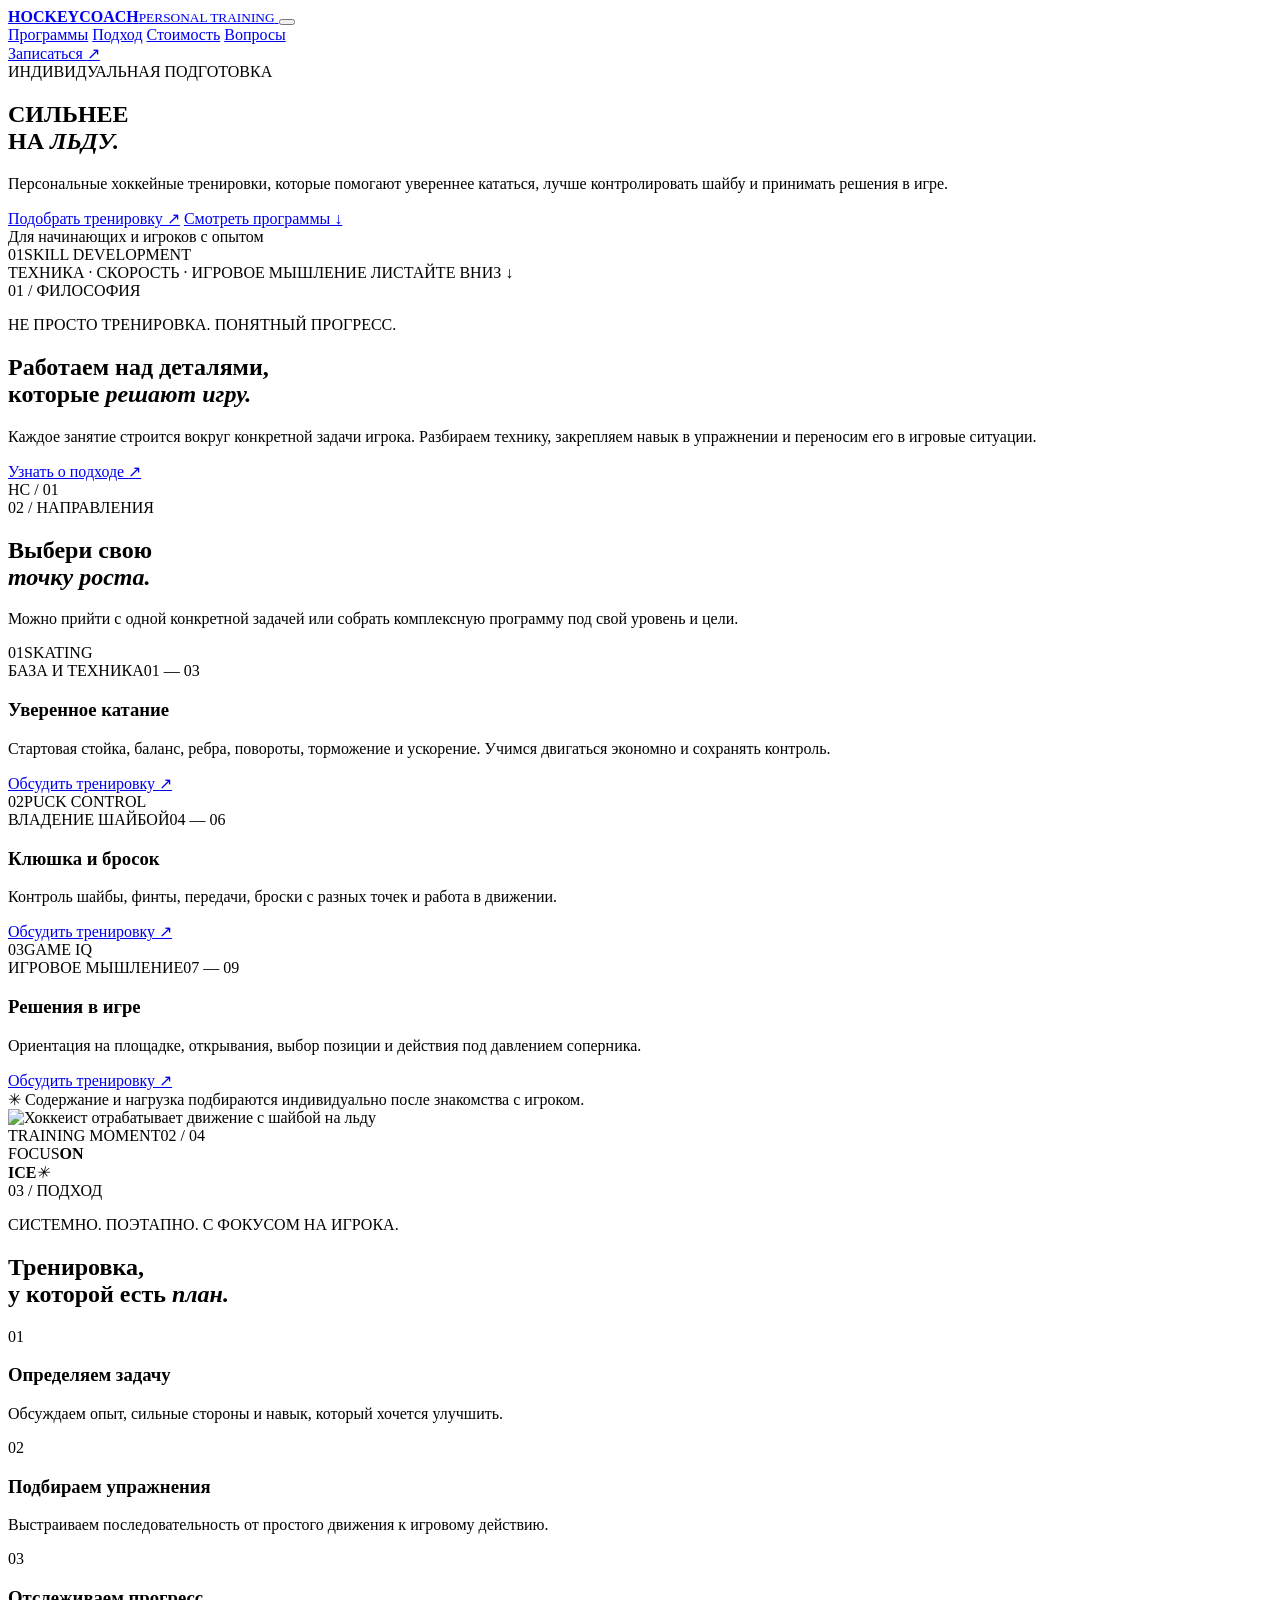
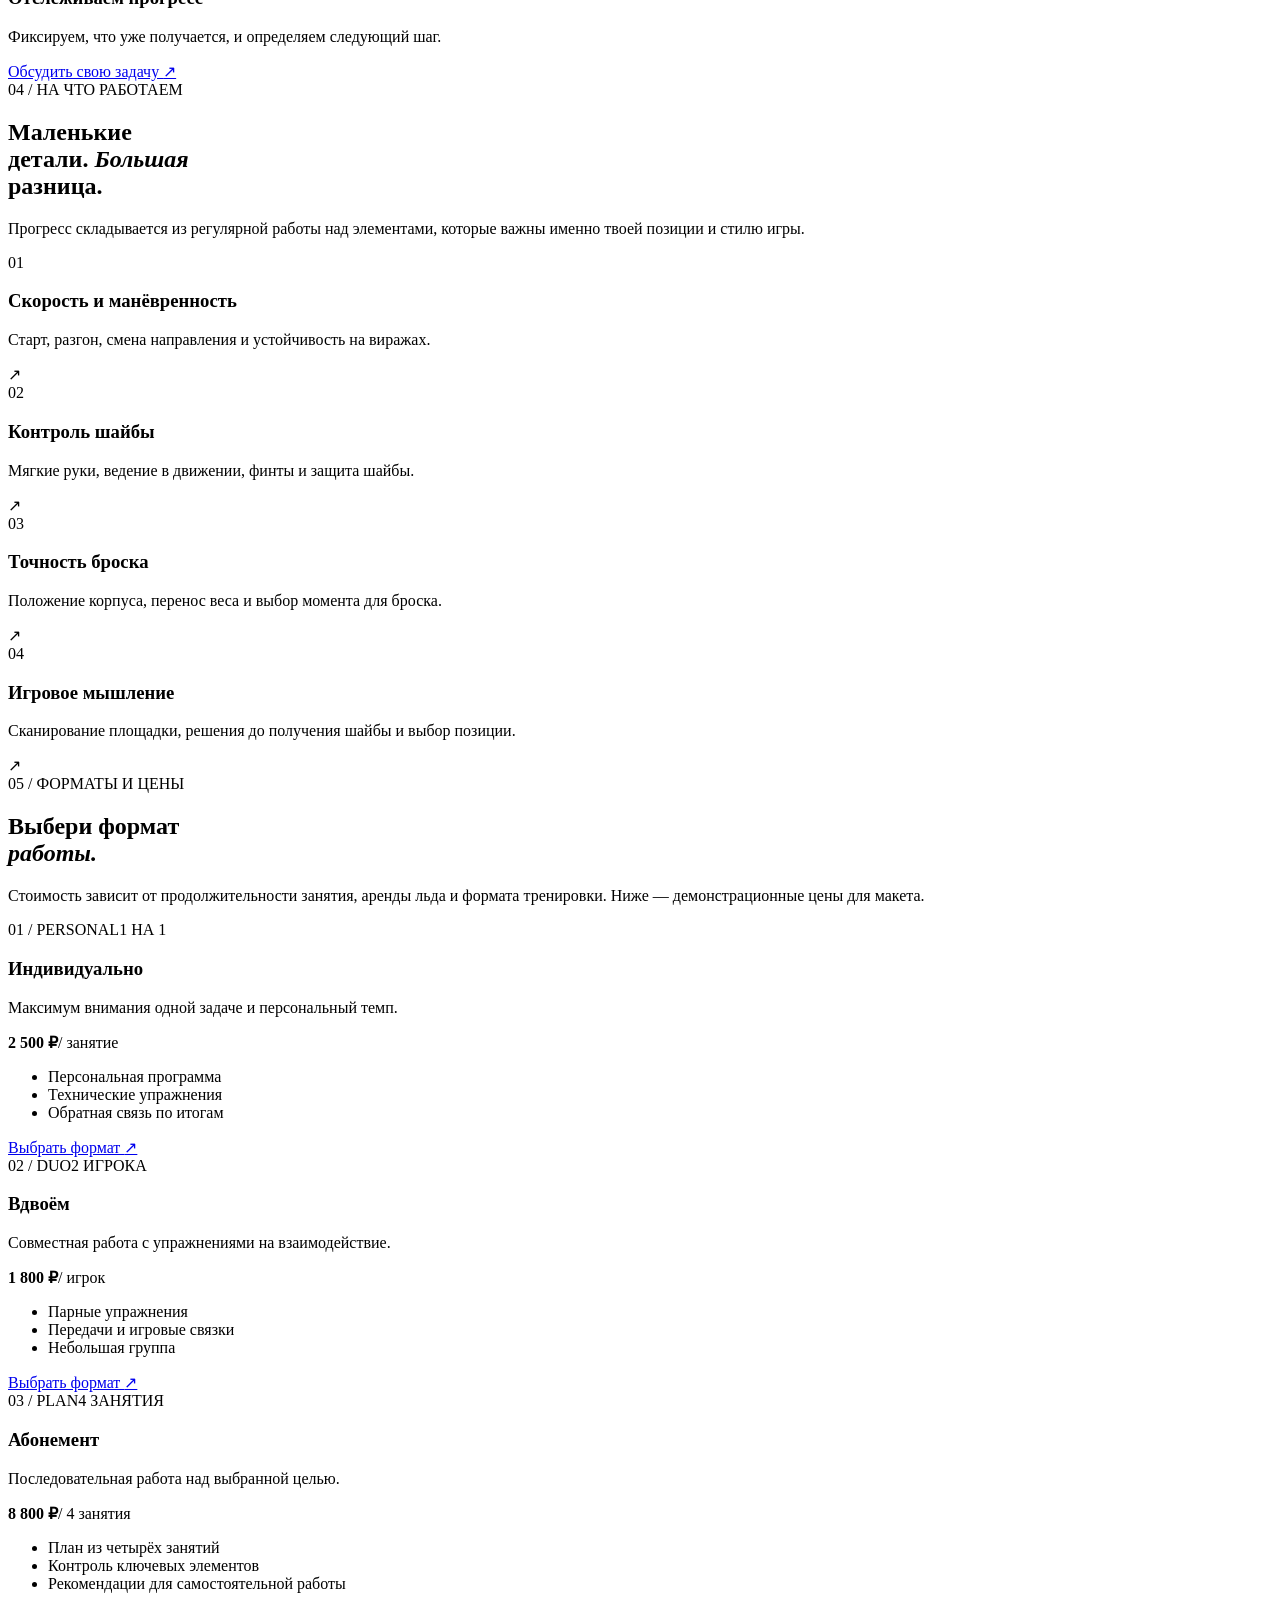
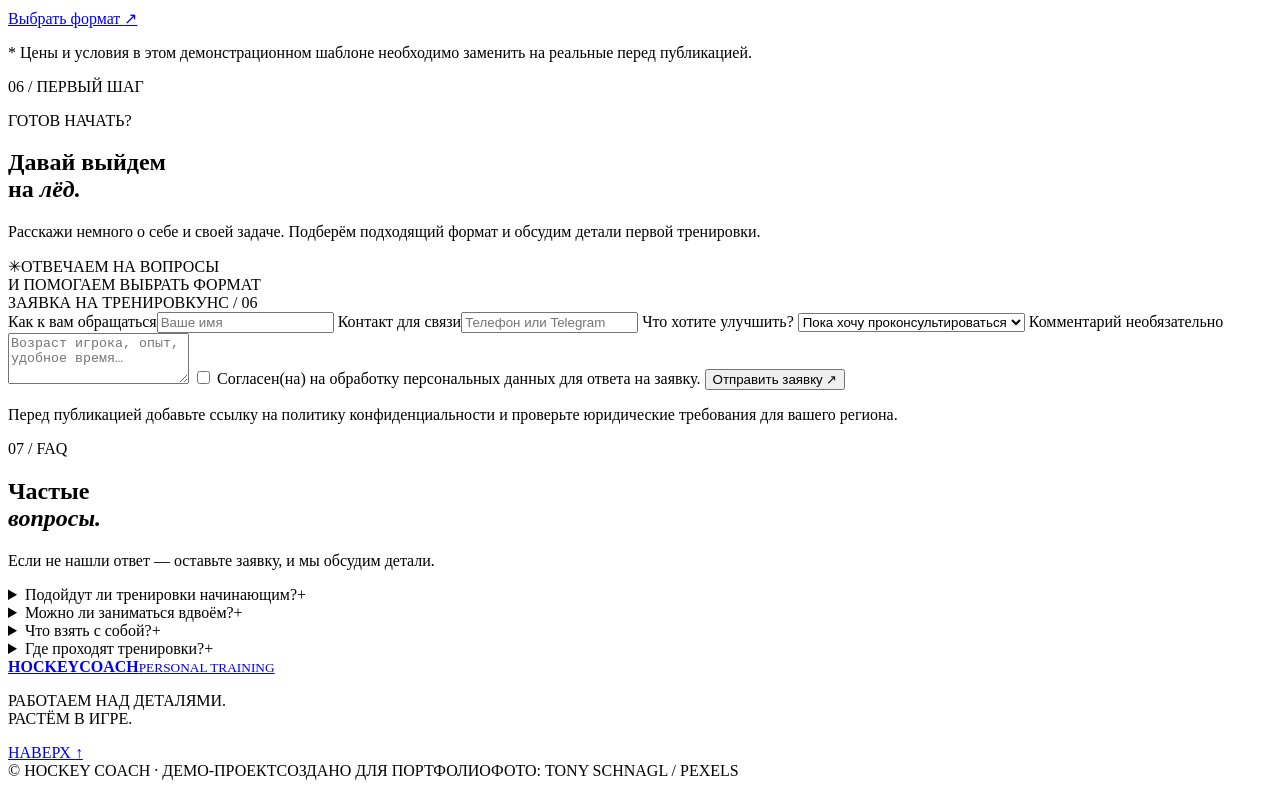
==== index.html @ 59fc6c5a "Publish site from repository root: add index.html" ====
<!doctype html>
<html lang="ru">
<head>
  <meta charset="utf-8">
  <meta name="viewport" content="width=device-width, initial-scale=1">
  <meta name="theme-color" content="#071723">
  <meta name="description" content="Индивидуальные хоккейные тренировки: катание, владение шайбой, бросок и игровое мышление. Подбор программы под уровень и цели игрока.">
  <meta property="og:type" content="website">
  <meta property="og:title" content="Hockey Coach — индивидуальные тренировки на льду">
  <meta property="og:description" content="Персональные хоккейные тренировки: катание, контроль шайбы, бросок и игровое мышление.">
  <title>Hockey Coach — индивидуальные тренировки на льду</title>
  <link rel="preconnect" href="https://fonts.googleapis.com">
  <link rel="preconnect" href="https://fonts.gstatic.com" crossorigin>
  <link href="https://fonts.googleapis.com/css2?family=Manrope:wght@400;500;600;700;800&family=Oswald:wght@400;500;600;700&display=swap" rel="stylesheet">
  <link rel="icon" href="assets/favicon.svg" type="image/svg+xml">
  <link rel="stylesheet" href="styles.css">
</head>
<body>
  <div class="site-shell">
    <header class="site-header" id="top">
      <div class="container header-inner">
        <a class="brand" href="#top" aria-label="Hockey Coach — на главную">
          <span class="brand-mark" aria-hidden="true"><span></span><span></span><span></span></span>
          <span class="brand-copy"><strong>HOCKEY<span>COACH</span></strong><small>PERSONAL TRAINING</small></span>
        </a>
        <button class="menu-toggle" type="button" aria-label="Открыть меню" aria-expanded="false" aria-controls="main-nav">
          <span></span><span></span>
        </button>
        <nav class="main-nav" id="main-nav" aria-label="Основная навигация">
          <a href="#programs">Программы</a>
          <a href="#approach">Подход</a>
          <a href="#prices">Стоимость</a>
          <a href="#faq">Вопросы</a>
        </nav>
        <a class="header-cta" href="#contact">Записаться <span aria-hidden="true">↗</span></a>
      </div>
    </header>

    <main>
      <section class="hero">
        <div class="hero-photo" role="img" aria-label="Хоккеисты проводят тренировку на ледовой арене"></div>
        <div class="hero-shade"></div>
        <div class="container hero-content">
          <div class="hero-copy">
            <div class="eyebrow eyebrow-light"><span class="eyebrow-line"></span> ИНДИВИДУАЛЬНАЯ ПОДГОТОВКА</div>
            <h1>СИЛЬНЕЕ<br>НА <em>ЛЬДУ.</em></h1>
            <p class="hero-lead">Персональные хоккейные тренировки, которые помогают увереннее кататься, лучше контролировать шайбу и принимать решения в игре.</p>
            <div class="hero-actions">
              <a class="button button-accent" href="#contact">Подобрать тренировку <span aria-hidden="true">↗</span></a>
              <a class="button button-ghost" href="#programs">Смотреть программы <span aria-hidden="true">↓</span></a>
            </div>
            <div class="hero-note"><span class="pulse-dot"></span> Для начинающих и игроков с опытом</div>
          </div>
          <div class="hero-side-note"><span>01</span><i></i><span>SKILL DEVELOPMENT</span></div>
          <div class="hero-bottomline">
            <span>ТЕХНИКА · СКОРОСТЬ · ИГРОВОЕ МЫШЛЕНИЕ</span>
            <span class="scroll-cue">ЛИСТАЙТЕ ВНИЗ <b>↓</b></span>
          </div>
        </div>
      </section>

      <section class="intro section-pad">
        <div class="container intro-grid">
          <div class="section-kicker"><span>01 / ФИЛОСОФИЯ</span><i></i></div>
          <div class="intro-main">
            <p class="overline">НЕ ПРОСТО ТРЕНИРОВКА. <span>ПОНЯТНЫЙ ПРОГРЕСС.</span></p>
            <h2>Работаем над деталями,<br>которые <em>решают игру.</em></h2>
            <div class="intro-bottom">
              <p>Каждое занятие строится вокруг конкретной задачи игрока. Разбираем технику, закрепляем навык в упражнении и переносим его в игровые ситуации.</p>
              <a class="text-link" href="#approach">Узнать о подходе <span>↗</span></a>
            </div>
          </div>
          <div class="intro-number" aria-hidden="true">HC<span> / 01</span></div>
        </div>
      </section>

      <section class="programs section-pad" id="programs">
        <div class="container">
          <div class="section-heading">
            <div><div class="section-kicker"><span>02 / НАПРАВЛЕНИЯ</span><i></i></div><h2>Выбери свою<br><em>точку роста.</em></h2></div>
            <p>Можно прийти с одной конкретной задачей или собрать комплексную программу под свой уровень и цели.</p>
          </div>
          <div class="program-grid">
            <article class="program-card program-card-featured">
              <div class="program-visual visual-skating"><span class="visual-index">01</span><span class="visual-word">SKATING</span><div class="ice-ring"></div></div>
              <div class="program-info"><div class="program-meta"><span>БАЗА И ТЕХНИКА</span><span>01 — 03</span></div><h3>Уверенное катание</h3><p>Стартовая стойка, баланс, ребра, повороты, торможение и ускорение. Учимся двигаться экономно и сохранять контроль.</p><a class="card-link" href="#contact">Обсудить тренировку <span>↗</span></a></div>
            </article>
            <article class="program-card">
              <div class="program-visual visual-stick"><span class="visual-index">02</span><span class="visual-word">PUCK CONTROL</span><div class="puck-mark"></div></div>
              <div class="program-info"><div class="program-meta"><span>ВЛАДЕНИЕ ШАЙБОЙ</span><span>04 — 06</span></div><h3>Клюшка и бросок</h3><p>Контроль шайбы, финты, передачи, броски с разных точек и работа в движении.</p><a class="card-link" href="#contact">Обсудить тренировку <span>↗</span></a></div>
            </article>
            <article class="program-card">
              <div class="program-visual visual-game"><span class="visual-index">03</span><span class="visual-word">GAME IQ</span><div class="game-lines"></div></div>
              <div class="program-info"><div class="program-meta"><span>ИГРОВОЕ МЫШЛЕНИЕ</span><span>07 — 09</span></div><h3>Решения в игре</h3><p>Ориентация на площадке, открывания, выбор позиции и действия под давлением соперника.</p><a class="card-link" href="#contact">Обсудить тренировку <span>↗</span></a></div>
            </article>
          </div>
          <div class="program-footnote"><span class="mini-star">✳</span> Содержание и нагрузка подбираются индивидуально после знакомства с игроком.</div>
        </div>
      </section>

      <section class="approach section-pad" id="approach">
        <div class="container approach-grid">
          <div class="approach-image-wrap">
            <img class="approach-image" src="https://images.pexels.com/photos/6468601/pexels-photo-6468601.jpeg?cs=srgb&dl=pexels-tony-schnagl-6468601.jpg&fm=jpg" alt="Хоккеист отрабатывает движение с шайбой на льду" loading="lazy">
            <div class="image-caption"><span>TRAINING MOMENT</span><span>02 / 04</span></div>
            <div class="image-stamp"><span>FOCUS</span><strong>ON<br>ICE</strong><i>✳</i></div>
          </div>
          <div class="approach-copy">
            <div class="section-kicker section-kicker-light"><span>03 / ПОДХОД</span><i></i></div>
            <p class="overline overline-light">СИСТЕМНО. ПОЭТАПНО. <span>С ФОКУСОМ НА ИГРОКА.</span></p>
            <h2>Тренировка,<br>у которой есть <em>план.</em></h2>
            <div class="approach-steps">
              <div class="approach-step"><span>01</span><div><h3>Определяем задачу</h3><p>Обсуждаем опыт, сильные стороны и навык, который хочется улучшить.</p></div></div>
              <div class="approach-step"><span>02</span><div><h3>Подбираем упражнения</h3><p>Выстраиваем последовательность от простого движения к игровому действию.</p></div></div>
              <div class="approach-step"><span>03</span><div><h3>Отслеживаем прогресс</h3><p>Фиксируем, что уже получается, и определяем следующий шаг.</p></div></div>
            </div>
            <a class="button button-light" href="#contact">Обсудить свою задачу <span>↗</span></a>
          </div>
        </div>
      </section>

      <section class="results section-pad">
        <div class="container results-grid">
          <div class="results-heading"><div class="section-kicker"><span>04 / НА ЧТО РАБОТАЕМ</span><i></i></div><h2>Маленькие<br>детали. <em>Большая</em><br>разница.</h2><p>Прогресс складывается из регулярной работы над элементами, которые важны именно твоей позиции и стилю игры.</p></div>
          <div class="skill-list">
            <div class="skill-row"><span class="skill-count">01</span><div class="skill-copy"><h3>Скорость и манёвренность</h3><p>Старт, разгон, смена направления и устойчивость на виражах.</p></div><span class="skill-arrow">↗</span></div>
            <div class="skill-row"><span class="skill-count">02</span><div class="skill-copy"><h3>Контроль шайбы</h3><p>Мягкие руки, ведение в движении, финты и защита шайбы.</p></div><span class="skill-arrow">↗</span></div>
            <div class="skill-row"><span class="skill-count">03</span><div class="skill-copy"><h3>Точность броска</h3><p>Положение корпуса, перенос веса и выбор момента для броска.</p></div><span class="skill-arrow">↗</span></div>
            <div class="skill-row"><span class="skill-count">04</span><div class="skill-copy"><h3>Игровое мышление</h3><p>Сканирование площадки, решения до получения шайбы и выбор позиции.</p></div><span class="skill-arrow">↗</span></div>
          </div>
        </div>
      </section>

      <section class="pricing section-pad" id="prices">
        <div class="container">
          <div class="section-heading pricing-heading">
            <div><div class="section-kicker section-kicker-light"><span>05 / ФОРМАТЫ И ЦЕНЫ</span><i></i></div><h2>Выбери формат<br><em>работы.</em></h2></div>
            <p>Стоимость зависит от продолжительности занятия, аренды льда и формата тренировки. Ниже — демонстрационные цены для макета.</p>
          </div>
          <div class="price-grid">
            <article class="price-card"><div class="price-top"><span>01 / PERSONAL</span><span class="price-tag">1 НА 1</span></div><h3>Индивидуально</h3><p>Максимум внимания одной задаче и персональный темп.</p><div class="price-value"><strong>2 500 ₽</strong><span>/ занятие</span></div><ul><li>Персональная программа</li><li>Технические упражнения</li><li>Обратная связь по итогам</li></ul><a class="button button-outline-light" href="#contact" data-plan="Индивидуальная тренировка">Выбрать формат <span>↗</span></a></article>
            <article class="price-card price-card-accent"><div class="price-top"><span>02 / DUO</span><span class="price-tag">2 ИГРОКА</span></div><h3>Вдвоём</h3><p>Совместная работа с упражнениями на взаимодействие.</p><div class="price-value"><strong>1 800 ₽</strong><span>/ игрок</span></div><ul><li>Парные упражнения</li><li>Передачи и игровые связки</li><li>Небольшая группа</li></ul><a class="button button-dark" href="#contact" data-plan="Тренировка вдвоём">Выбрать формат <span>↗</span></a></article>
            <article class="price-card"><div class="price-top"><span>03 / PLAN</span><span class="price-tag">4 ЗАНЯТИЯ</span></div><h3>Абонемент</h3><p>Последовательная работа над выбранной целью.</p><div class="price-value"><strong>8 800 ₽</strong><span>/ 4 занятия</span></div><ul><li>План из четырёх занятий</li><li>Контроль ключевых элементов</li><li>Рекомендации для самостоятельной работы</li></ul><a class="button button-outline-light" href="#contact" data-plan="Абонемент на 4 занятия">Выбрать формат <span>↗</span></a></article>
          </div>
          <p class="pricing-note">* Цены и условия в этом демонстрационном шаблоне необходимо заменить на реальные перед публикацией.</p>
        </div>
      </section>

      <section class="contact section-pad" id="contact">
        <div class="container contact-grid">
          <div class="contact-copy"><div class="section-kicker"><span>06 / ПЕРВЫЙ ШАГ</span><i></i></div><p class="overline">ГОТОВ НАЧАТЬ?</p><h2>Давай выйдем<br>на <em>лёд.</em></h2><p class="contact-lead">Расскажи немного о себе и своей задаче. Подберём подходящий формат и обсудим детали первой тренировки.</p><div class="contact-aside"><span class="contact-aside-icon">✳</span><span>ОТВЕЧАЕМ НА ВОПРОСЫ<br>И ПОМОГАЕМ ВЫБРАТЬ ФОРМАТ</span></div></div>
          <form class="contact-form" id="lead-form">
            <div class="form-title"><span>ЗАЯВКА НА ТРЕНИРОВКУ</span><span>HC / 06</span></div>
            <label>Как к вам обращаться<input name="name" type="text" placeholder="Ваше имя" autocomplete="name" required></label>
            <label>Контакт для связи<input name="contact" type="text" placeholder="Телефон или Telegram" required></label>
            <label>Что хотите улучшить?
              <select name="goal" id="goal-select">
                <option value="Пока хочу проконсультироваться">Пока хочу проконсультироваться</option>
                <option value="Уверенное катание">Уверенное катание</option>
                <option value="Владение шайбой и бросок">Владение шайбой и бросок</option>
                <option value="Игровое мышление">Игровое мышление</option>
                <option value="Комплексная подготовка">Комплексная подготовка</option>
                <option value="Индивидуальная тренировка">Индивидуальная тренировка</option>
                <option value="Тренировка вдвоём">Тренировка вдвоём</option>
                <option value="Абонемент на 4 занятия">Абонемент на 4 занятия</option>
              </select>
            </label>
            <label>Комментарий <span class="optional">необязательно</span><textarea name="message" rows="3" placeholder="Возраст игрока, опыт, удобное время…"></textarea></label>
            <label class="consent-label"><input class="consent-checkbox" type="checkbox" name="consent" required> <span>Согласен(на) на обработку персональных данных для ответа на заявку.</span></label>
            <button class="button button-accent form-submit" type="submit">Отправить заявку <span>↗</span></button>
            <p class="form-privacy">Перед публикацией добавьте ссылку на политику конфиденциальности и проверьте юридические требования для вашего региона.</p>
            <p class="form-feedback" id="form-feedback" role="status" aria-live="polite"></p>
          </form>
        </div>
      </section>

      <section class="faq section-pad" id="faq">
        <div class="container faq-grid">
          <div><div class="section-kicker"><span>07 / FAQ</span><i></i></div><h2>Частые<br><em>вопросы.</em></h2><p>Если не нашли ответ — оставьте заявку, и мы обсудим детали.</p></div>
          <div class="faq-list">
            <details><summary>Подойдут ли тренировки начинающим?<span>+</span></summary><p>Да. Содержание занятия подбирается под текущий уровень: можно начать с базового катания, баланса и уверенного владения клюшкой.</p></details>
            <details><summary>Можно ли заниматься вдвоём?<span>+</span></summary><p>Да, если у игроков сопоставимый уровень и совместные занятия подходят под поставленные задачи.</p></details>
            <details><summary>Что взять с собой?<span>+</span></summary><p>Полную хоккейную экипировку, клюшку и коньки. Точный список и требования к экипировке согласуем до занятия.</p></details>
            <details><summary>Где проходят тренировки?<span>+</span></summary><p>Локация и доступность льда согласуются заранее. Здесь можно указать город и конкретные арены тренера.</p></details>
          </div>
        </div>
      </section>
    </main>

    <footer class="site-footer">
      <div class="container footer-main">
        <a class="brand brand-footer" href="#top"><span class="brand-mark" aria-hidden="true"><span></span><span></span><span></span></span><span class="brand-copy"><strong>HOCKEY<span>COACH</span></strong><small>PERSONAL TRAINING</small></span></a>
        <p>РАБОТАЕМ НАД ДЕТАЛЯМИ.<br>РАСТЁМ В ИГРЕ.</p>
        <a class="footer-top" href="#top">НАВЕРХ <span>↑</span></a>
      </div>
      <div class="container footer-bottom"><span>© <span id="year"></span> HOCKEY COACH · ДЕМО-ПРОЕКТ</span><span>СОЗДАНО ДЛЯ ПОРТФОЛИО</span><span>ФОТО: TONY SCHNAGL / PEXELS</span></div>
    </footer>
  </div>
  <script src="script.js"></script>
</body>
</html>
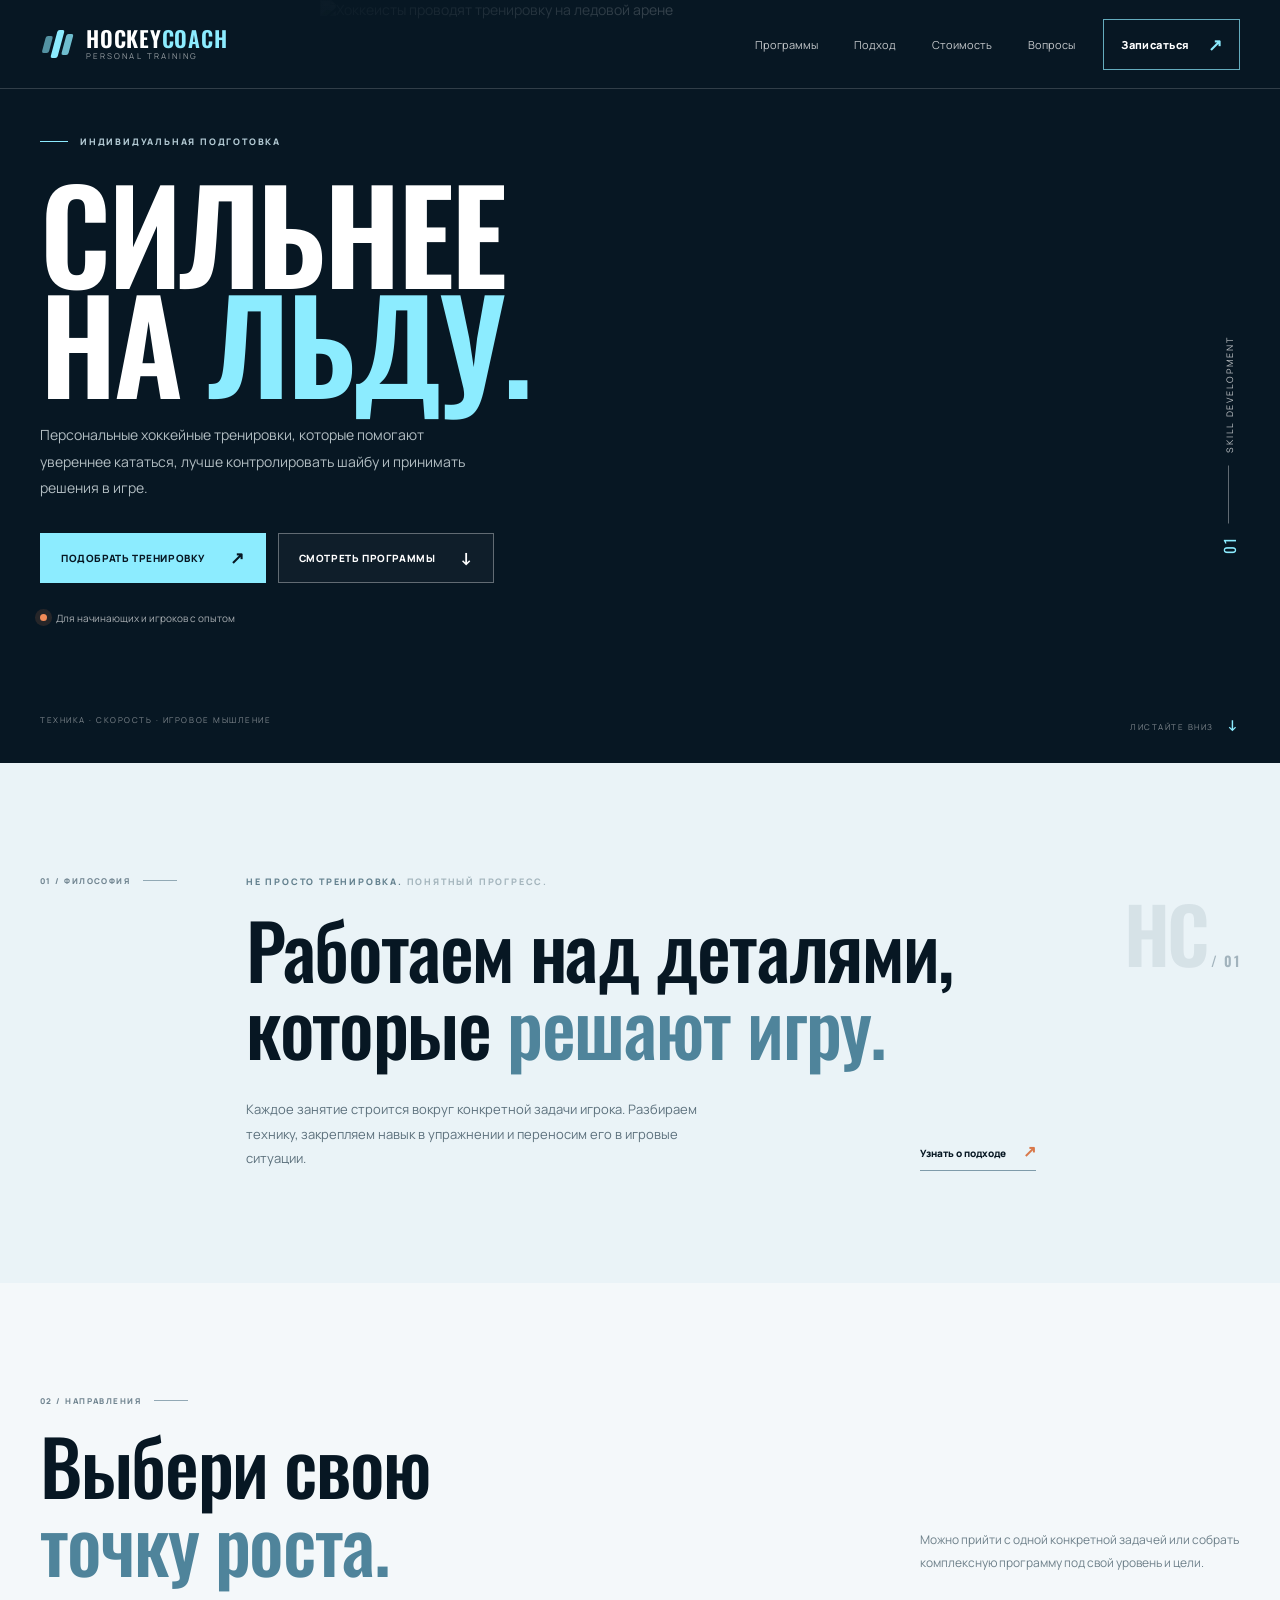
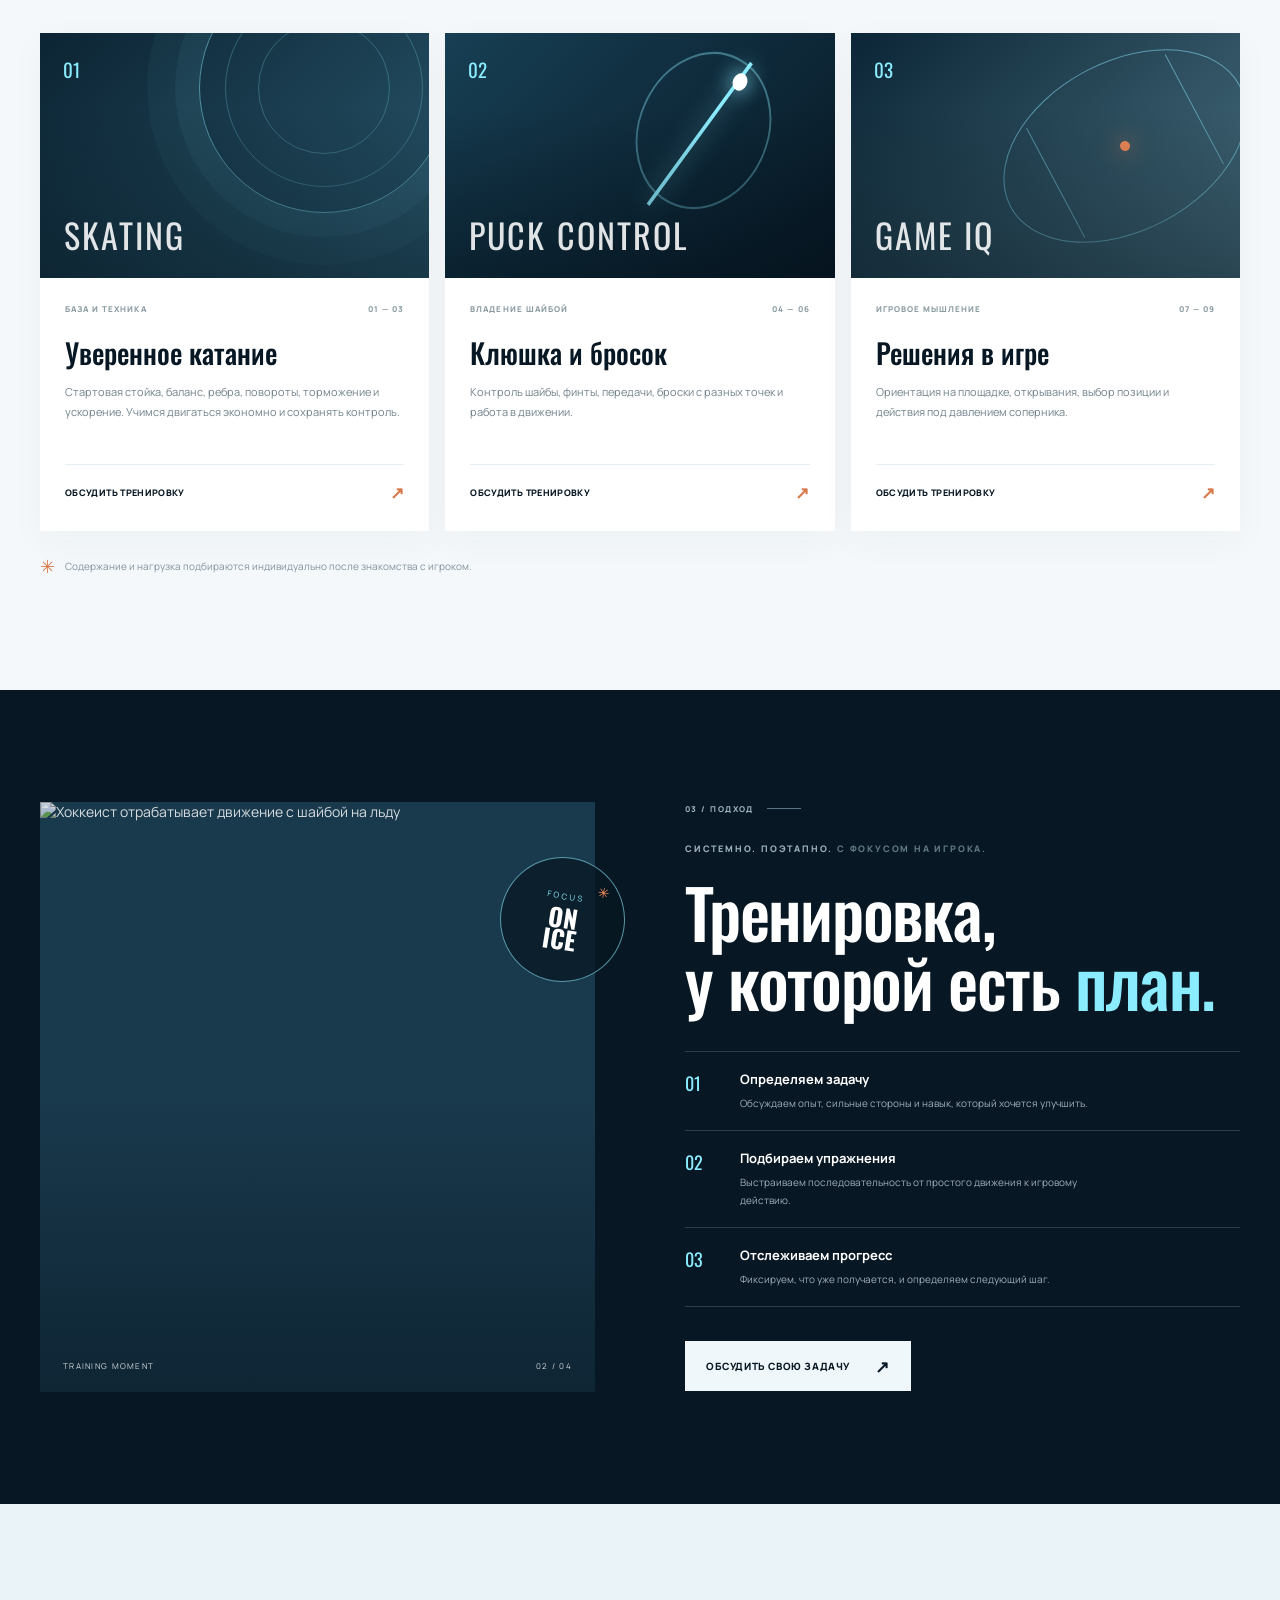
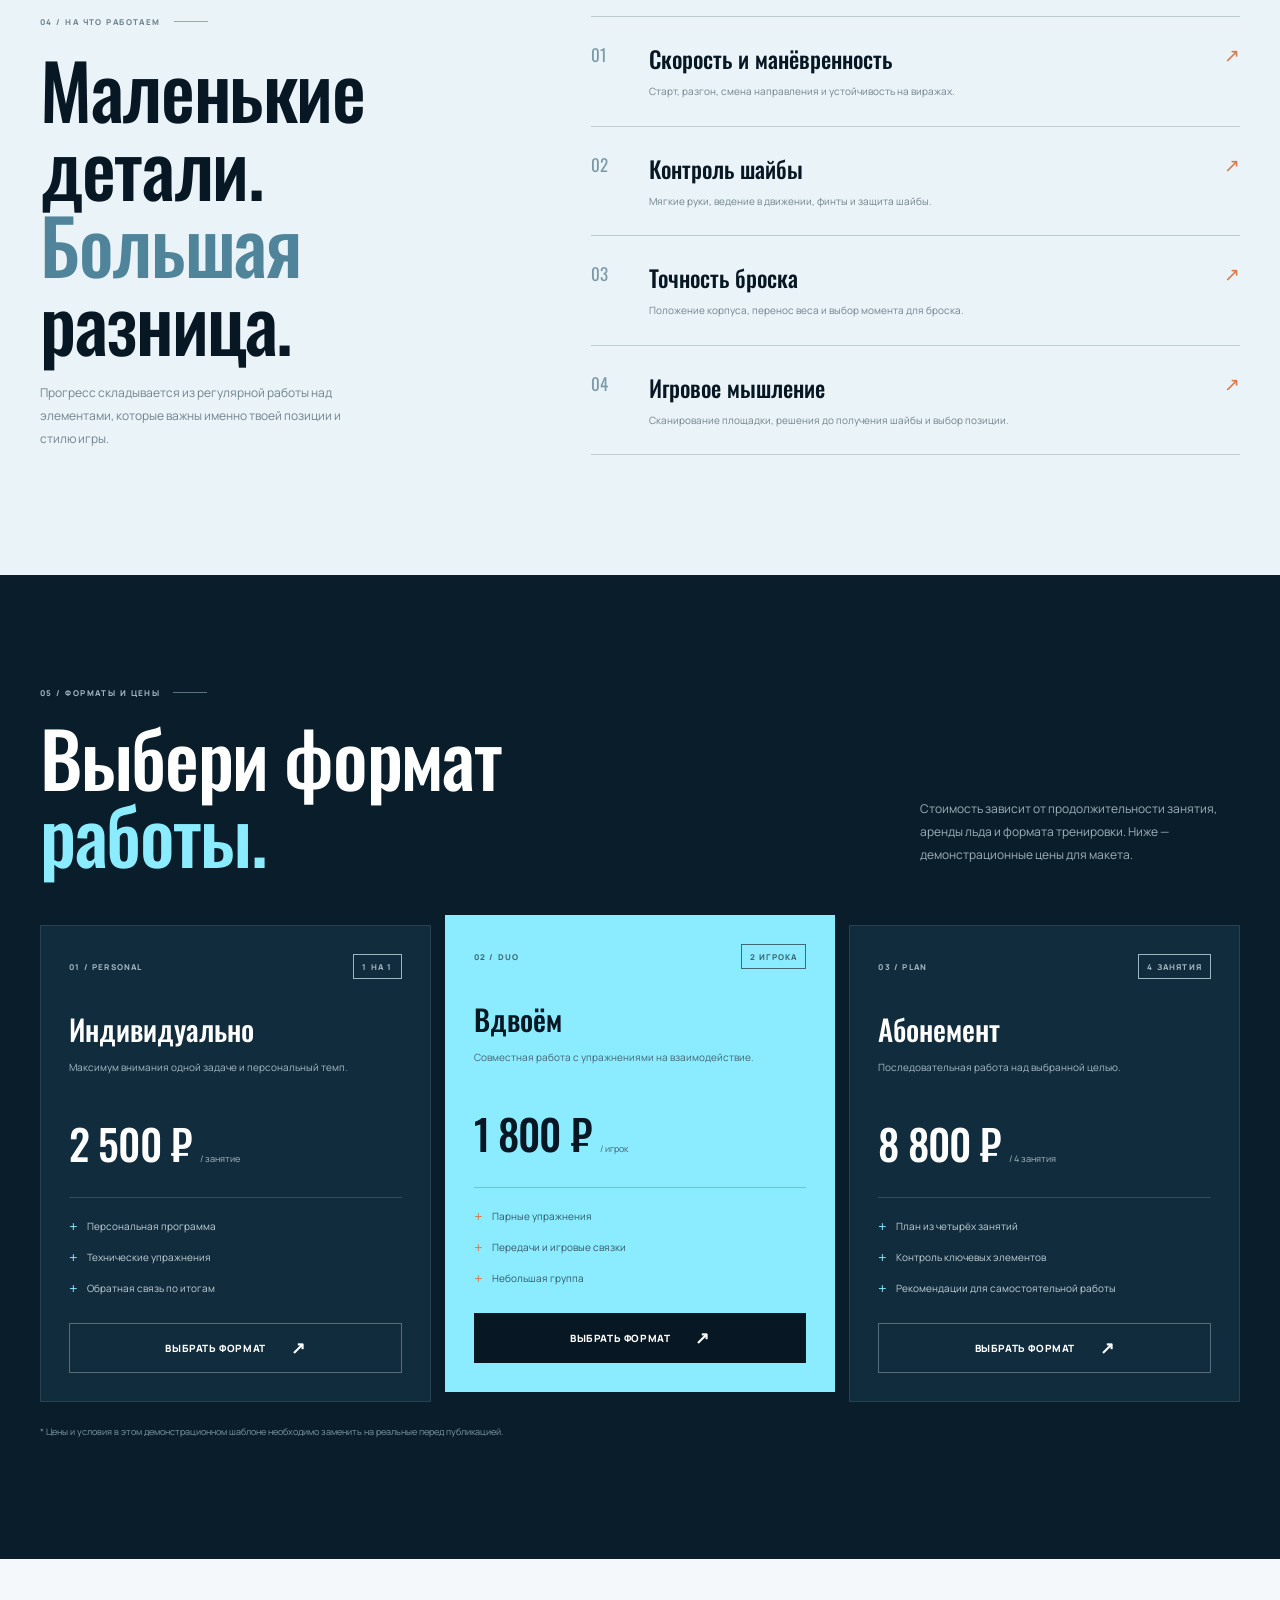
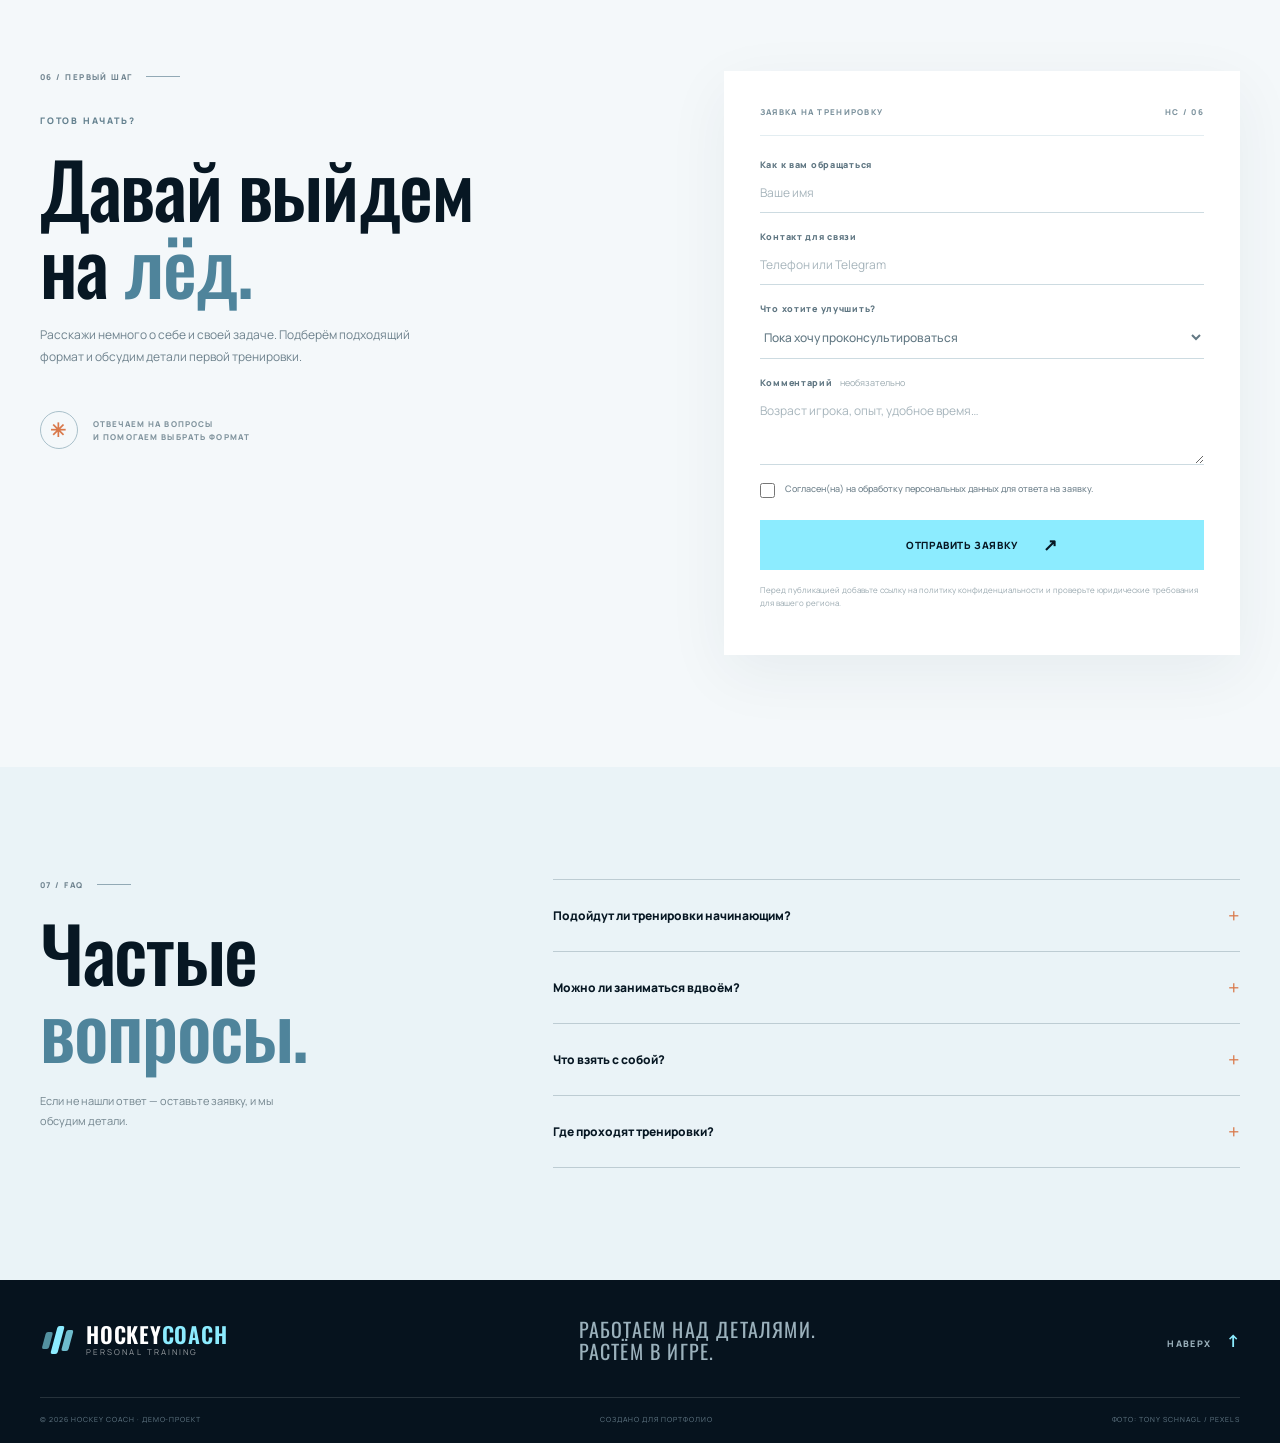
==== commit 591b81fc: "Improve mobile hockey photos and image loading" ====
--- a/index.html
+++ b/index.html
@@ -38,7 +38,7 @@
 
     <main>
       <section class="hero">
-        <div class="hero-photo" role="img" aria-label="Хоккеисты проводят тренировку на ледовой арене"></div>
+        <img class="hero-photo" src="https://images.pexels.com/photos/6468721/pexels-photo-6468721.jpeg?auto=compress&amp;cs=tinysrgb&amp;w=1600" alt="Хоккеисты проводят тренировку на ледовой арене" fetchpriority="high" decoding="async">
         <div class="hero-shade"></div>
         <div class="container hero-content">
           <div class="hero-copy">
@@ -101,7 +101,7 @@
       <section class="approach section-pad" id="approach">
         <div class="container approach-grid">
           <div class="approach-image-wrap">
-            <img class="approach-image" src="https://images.pexels.com/photos/6468601/pexels-photo-6468601.jpeg?cs=srgb&dl=pexels-tony-schnagl-6468601.jpg&fm=jpg" alt="Хоккеист отрабатывает движение с шайбой на льду" loading="lazy">
+            <img class="approach-image" src="https://images.pexels.com/photos/6468601/pexels-photo-6468601.jpeg?auto=compress&amp;cs=tinysrgb&amp;w=1100" alt="Хоккеист отрабатывает движение с шайбой на льду" loading="lazy">
             <div class="image-caption"><span>TRAINING MOMENT</span><span>02 / 04</span></div>
             <div class="image-stamp"><span>FOCUS</span><strong>ON<br>ICE</strong><i>✳</i></div>
           </div>
--- a/styles.css
+++ b/styles.css
@@ -0,0 +1,8 @@
+:root{--ink:#071723;--ink-2:#0d2535;--ink-3:#17394c;--ice:#eaf3f7;--ice-2:#d9e8ee;--muted:#70828d;--line:rgba(8,29,43,.14);--cyan:#8cecff;--orange:#f28b58;--white:#fff;--container:1200px;--font:'Manrope',Arial,sans-serif;--display:'Oswald','Arial Narrow',sans-serif}*{box-sizing:border-box}html{scroll-behavior:smooth;scroll-padding-top:88px}body{margin:0;background:var(--ice);color:var(--ink);font-family:var(--font);font-size:14px;-webkit-font-smoothing:antialiased}a{color:inherit;text-decoration:none}button,input,select,textarea{font:inherit}.container{width:min(var(--container),calc(100% - 64px));margin:0 auto}.section-pad{padding:112px 0}.site-header{position:absolute;z-index:20;top:0;left:0;width:100%;color:#fff;border-bottom:1px solid rgba(255,255,255,.17)}.header-inner{height:88px;display:flex;align-items:center;justify-content:space-between;gap:28px}.brand{display:flex;align-items:center;gap:12px;min-width:205px}.brand-mark{width:34px;height:34px;display:flex;align-items:center;justify-content:center;gap:3px;transform:skew(-15deg)}.brand-mark span{display:block;width:7px;background:var(--cyan);border-radius:2px}.brand-mark span:nth-child(1){height:17px;opacity:.58}.brand-mark span:nth-child(2){height:28px}.brand-mark span:nth-child(3){height:21px;opacity:.78}.brand-copy{display:flex;flex-direction:column;gap:1px}.brand-copy strong{font-family:var(--display);font-size:22px;line-height:1;letter-spacing:.035em;font-weight:600}.brand-copy strong span{color:var(--cyan)}.brand-copy small{font-size:8px;letter-spacing:.26em;color:rgba(255,255,255,.58)}.main-nav{display:flex;gap:36px;margin-left:auto}.main-nav a{font-size:11px;color:rgba(255,255,255,.76);transition:color .2s}.main-nav a:hover{color:var(--cyan)}.header-cta{display:inline-flex;align-items:center;gap:18px;border:1px solid rgba(140,236,255,.7);padding:13px 17px;font-size:11px;font-weight:800;letter-spacing:.04em;transition:.2s}.header-cta span{color:var(--cyan);font-size:17px}.header-cta:hover{background:var(--cyan);color:var(--ink)}.header-cta:hover span{color:var(--ink)}.menu-toggle{display:none;background:none;border:0;color:#fff}.hero{position:relative;min-height:760px;display:flex;align-items:center;overflow:hidden;background:#071723;color:#fff}.hero-photo{position:absolute;inset:0 0 0 25%;background-image:url('https://images.pexels.com/photos/6468721/pexels-photo-6468721.jpeg?cs=srgb&dl=pexels-tony-schnagl-6468721.jpg&fm=jpg');background-size:cover;background-position:center 47%;opacity:.62;filter:saturate(.72)}.hero-shade{position:absolute;inset:0;background:linear-gradient(90deg,#071723 0%,rgba(7,23,35,.97) 26%,rgba(7,23,35,.72) 50%,rgba(7,23,35,.24) 100%),linear-gradient(0deg,rgba(7,23,35,.82),transparent 37%)}.hero-content{position:relative;padding-top:135px;padding-bottom:70px;min-height:760px;display:flex;flex-direction:column;justify-content:center}.hero-copy{max-width:640px;padding-bottom:68px}.eyebrow,.overline{font-size:9px;font-weight:800;letter-spacing:.2em}.eyebrow{display:flex;align-items:center;gap:12px;color:#b4cbd5}.eyebrow-line{display:inline-block;width:28px;height:1px;background:var(--cyan)}h1,h2,h3,p{margin-top:0}.hero h1{font-family:var(--display);font-size:clamp(76px,10vw,142px);line-height:.86;letter-spacing:-.025em;font-weight:600;margin:28px 0 26px}.hero h1 em,.section-heading h2 em,.intro h2 em,.approach h2 em,.results h2 em,.contact h2 em,.faq h2 em{font-style:normal;color:var(--cyan)}.hero-lead{max-width:455px;color:rgba(238,247,250,.74);font-size:14px;line-height:1.9;margin-bottom:31px}.hero-actions{display:flex;flex-wrap:wrap;gap:12px}.button{min-height:50px;display:inline-flex;align-items:center;justify-content:center;gap:25px;padding:0 20px;border:1px solid transparent;font-size:10px;font-weight:800;letter-spacing:.06em;text-transform:uppercase;transition:transform .2s,background .2s,border-color .2s;cursor:pointer}.button:hover{transform:translateY(-2px)}.button span{font-size:17px}.button-accent{background:var(--cyan);color:var(--ink)}.button-accent:hover{background:#b5f5ff}.button-ghost{border-color:rgba(255,255,255,.34);color:#fff;background:rgba(255,255,255,.03)}.button-ghost:hover{border-color:var(--cyan)}.hero-note{margin-top:28px;font-size:10px;color:rgba(255,255,255,.65);display:flex;gap:9px;align-items:center}.pulse-dot{width:7px;height:7px;border-radius:50%;background:var(--orange);box-shadow:0 0 0 5px rgba(242,139,88,.13)}.hero-side-note{position:absolute;right:0;top:44%;display:flex;align-items:center;gap:13px;writing-mode:vertical-rl;transform:rotate(180deg);font-size:9px;letter-spacing:.19em;color:rgba(255,255,255,.74)}.hero-side-note span:first-child{color:var(--cyan);font-family:var(--display);font-size:15px}.hero-side-note i{height:58px;width:1px;background:rgba(255,255,255,.36)}.hero-bottomline{position:absolute;bottom:28px;left:0;right:0;display:flex;justify-content:space-between;color:rgba(255,255,255,.48);font-size:8px;letter-spacing:.19em}.scroll-cue b{color:var(--cyan);font-size:15px;margin-left:10px}.intro{background:var(--ice)}.intro-grid{display:grid;grid-template-columns:170px 1fr auto;gap:36px;align-items:start}.section-kicker{display:flex;align-items:center;gap:13px;color:#708490;font-size:8px;font-weight:800;letter-spacing:.18em;white-space:nowrap}.section-kicker i{width:34px;height:1px;background:#92a9b5;display:block}.intro-main{max-width:790px}.overline{color:#63808e;margin-bottom:22px}.overline span{color:#a4b5bd}.intro h2,.section-heading h2,.approach h2,.results h2,.contact h2,.faq h2{font-family:var(--display);font-size:clamp(45px,6vw,76px);font-weight:500;line-height:1.02;letter-spacing:-.018em;margin:0}.intro h2 em,.results h2 em,.contact h2 em,.faq h2 em{color:#4f849b}.intro-bottom{display:flex;align-items:end;justify-content:space-between;gap:44px;margin-top:32px}.intro-bottom p{max-width:480px;color:#5d717d;font-size:13px;line-height:1.9;margin:0}.text-link{font-size:10px;font-weight:800;white-space:nowrap;border-bottom:1px solid #7f9baa;padding-bottom:8px}.text-link span{color:#d9784a;margin-left:15px;font-size:16px}.intro-number{font-family:var(--display);font-size:clamp(40px,6vw,80px);color:rgba(23,57,76,.09);font-weight:600;letter-spacing:-.04em}.intro-number span{font-size:14px;letter-spacing:.1em;color:rgba(23,57,76,.34)}.programs{background:#f4f8fa}.section-heading{display:flex;justify-content:space-between;align-items:end;gap:40px;margin-bottom:52px}.section-heading h2{margin-top:20px}.section-heading h2 em{color:#4f849b}.section-heading>p{max-width:320px;color:#6e808a;font-size:12px;line-height:1.9;margin-bottom:6px}.program-grid{display:grid;grid-template-columns:repeat(3,1fr);gap:16px}.program-card{background:#fff;min-width:0;box-shadow:0 10px 35px rgba(23,57,76,.035)}.program-visual{height:245px;position:relative;overflow:hidden;background:#132f42;color:#fff}.visual-skating{background:linear-gradient(135deg,#0c2433,#28566b)}.visual-stick{background:linear-gradient(135deg,#173f54,#071723)}.visual-game{background:linear-gradient(135deg,#0b2636,#476d7d)}.program-visual:after{content:"";position:absolute;inset:0;background:linear-gradient(0deg,rgba(2,14,23,.42),transparent 70%)}.visual-index{position:absolute;top:22px;left:23px;color:var(--cyan);font-family:var(--display);font-size:19px;z-index:2}.visual-word{position:absolute;left:24px;bottom:18px;z-index:2;font-family:var(--display);font-size:34px;letter-spacing:.06em;color:rgba(255,255,255,.88)}.ice-ring{position:absolute;width:250px;height:250px;border:1px solid rgba(140,236,255,.5);border-radius:50%;right:-20px;top:-70px;box-shadow:0 0 0 24px rgba(140,236,255,.05),0 0 0 52px rgba(140,236,255,.035)}.ice-ring:before,.ice-ring:after{content:"";position:absolute;border:1px solid rgba(140,236,255,.25);border-radius:50%}.ice-ring:before{inset:25px}.ice-ring:after{inset:58px}.puck-mark{position:absolute;width:145px;height:145px;right:15%;top:10%;border:2px solid rgba(140,236,255,.38);border-radius:50%;transform:rotate(-25deg) skew(-12deg)}.puck-mark:before{content:"";position:absolute;width:160px;height:4px;background:var(--cyan);left:-14px;top:70px;transform:rotate(-32deg);box-shadow:0 0 23px rgba(140,236,255,.6)}.puck-mark:after{content:"";position:absolute;width:16px;height:16px;border-radius:50%;background:#fff;right:15px;top:34px;box-shadow:0 0 20px #8cecff}.game-lines{position:absolute;width:260px;height:170px;right:-15px;top:28px;border:1px solid rgba(140,236,255,.5);border-radius:50%;transform:rotate(-28deg)}.game-lines:before{content:"";position:absolute;inset:22px 50px;border-left:1px solid rgba(140,236,255,.5);border-right:1px solid rgba(140,236,255,.5)}.game-lines:after{content:"";position:absolute;left:50%;top:50%;width:10px;height:10px;transform:translate(-50%,-50%);background:var(--orange);border-radius:50%;box-shadow:0 0 22px var(--orange)}.program-info{padding:25px 25px 27px}.program-meta{display:flex;justify-content:space-between;color:#8b9ba3;font-size:8px;font-weight:800;letter-spacing:.13em}.program-info h3{font-family:var(--display);font-size:28px;font-weight:500;margin:18px 0 9px}.program-info p{font-size:11px;color:#71828b;line-height:1.85;min-height:61px;margin-bottom:21px}.card-link{display:flex;justify-content:space-between;align-items:center;border-top:1px solid #e4edf1;padding-top:16px;font-size:9px;font-weight:800;text-transform:uppercase;letter-spacing:.04em}.card-link span{font-size:17px;color:#d9784a}.program-footnote{margin-top:23px;color:#83949d;font-size:10px;display:flex;align-items:center;gap:10px}.mini-star{font-size:18px;color:#d9784a}.approach{background:var(--ink);color:#fff}.approach-grid{display:grid;grid-template-columns:1fr 1fr;gap:90px;align-items:center}.approach-image-wrap{position:relative;min-height:590px;background:#19394c}.approach-image{position:absolute;inset:0;width:100%;height:100%;object-fit:cover;object-position:center;filter:saturate(.72);opacity:.82}.approach-image-wrap:after{content:"";position:absolute;inset:0;background:linear-gradient(0deg,rgba(7,23,35,.58),transparent 50%)}.image-caption{position:absolute;z-index:2;left:23px;right:23px;bottom:21px;display:flex;justify-content:space-between;color:rgba(255,255,255,.82);font-size:8px;letter-spacing:.16em}.image-stamp{position:absolute;z-index:3;right:-30px;top:55px;width:125px;height:125px;border:1px solid rgba(140,236,255,.6);border-radius:50%;display:flex;flex-direction:column;justify-content:center;align-items:center;background:rgba(7,23,35,.74);transform:rotate(9deg)}.image-stamp span{font-size:8px;letter-spacing:.28em;color:var(--cyan)}.image-stamp strong{font-family:var(--display);font-size:25px;line-height:.85;text-align:center;margin-top:5px}.image-stamp i{font-style:normal;color:var(--orange);position:absolute;right:19px;top:19px}.section-kicker-light{color:#9db3bd}.section-kicker-light i{background:#597484}.overline-light{color:#9bb1bd;margin-top:28px}.overline-light span{color:#607985}.approach h2{font-size:clamp(46px,5.3vw,68px);margin-bottom:36px}.approach-steps{border-top:1px solid rgba(255,255,255,.16);margin-bottom:34px}.approach-step{display:grid;grid-template-columns:42px 1fr;gap:13px;padding:18px 0;border-bottom:1px solid rgba(255,255,255,.16)}.approach-step>span{font-family:var(--display);font-size:18px;color:var(--cyan)}.approach-step h3{font-size:13px;margin:0 0 6px}.approach-step p{font-size:10px;line-height:1.8;color:#9db0ba;margin:0;max-width:360px}.button-light{background:#f0f7fa;color:var(--ink)}.button-light:hover{background:var(--cyan)}.results{background:var(--ice)}.results-grid{display:grid;grid-template-columns:.82fr 1.18fr;gap:100px}.results-heading h2{margin:23px 0 22px}.results-heading>p{font-size:12px;line-height:1.9;color:#71838d;max-width:330px}.skill-list{border-top:1px solid #bdccd3}.skill-row{display:grid;grid-template-columns:42px 1fr 30px;gap:16px;align-items:start;padding:25px 0;border-bottom:1px solid #bdccd3}.skill-count{font-family:var(--display);font-size:17px;color:#7b9aa8}.skill-copy h3{font-family:var(--display);font-size:23px;font-weight:500;margin:0 0 7px}.skill-copy p{font-size:10px;color:#71838d;line-height:1.75;margin:0}.skill-arrow{font-size:19px;color:#d9784a;text-align:right}.pricing{background:#0a1d2a;color:#fff}.pricing-heading h2 em{color:var(--cyan)}.pricing-heading>p{color:#9db0ba}.price-grid{display:grid;grid-template-columns:repeat(3,1fr);gap:14px}.price-card{padding:28px;background:#102c3d;border:1px solid rgba(255,255,255,.1);min-height:420px;display:flex;flex-direction:column}.price-card-accent{background:var(--cyan);color:var(--ink);border-color:var(--cyan);transform:translateY(-10px)}.price-top{display:flex;justify-content:space-between;align-items:center;color:#9eb5bf;font-size:8px;font-weight:800;letter-spacing:.15em}.price-card-accent .price-top{color:#3f6979}.price-tag{border:1px solid currentColor;padding:6px 8px}.price-card h3{font-family:var(--display);font-size:29px;font-weight:500;margin:28px 0 8px}.price-card>p{font-size:10px;line-height:1.8;color:#a7bac3;min-height:36px;margin-bottom:18px}.price-card-accent>p{color:#426574}.price-value{display:flex;align-items:baseline;gap:8px;padding-bottom:23px;border-bottom:1px solid rgba(255,255,255,.15)}.price-card-accent .price-value{border-color:rgba(7,23,35,.2)}.price-value strong{font-family:var(--display);font-size:42px;font-weight:500;letter-spacing:-.02em}.price-value span{font-size:9px;color:#a5bac4}.price-card-accent .price-value span{color:#426574}.price-card ul{list-style:none;padding:0;margin:18px 0 24px;display:grid;gap:10px}.price-card li{font-size:10px;color:#c1d0d6;display:flex;align-items:center;gap:9px}.price-card li:before{content:"+";font-size:15px;color:var(--cyan)}.price-card-accent li{color:#335968}.price-card-accent li:before{color:#d9784a}.button-outline-light{margin-top:auto;border-color:rgba(255,255,255,.3);color:#fff}.button-outline-light:hover{border-color:var(--cyan);background:rgba(140,236,255,.08)}.button-dark{margin-top:auto;background:var(--ink);color:#fff}.button-dark:hover{background:#17394c}.pricing-note{font-size:9px;color:#7f98a4;margin-top:23px}.contact{background:#f4f8fa}.contact-grid{display:grid;grid-template-columns:1fr .9fr;gap:110px;align-items:start}.contact h2{margin:20px 0 20px}.contact-copy .overline{margin-top:32px}.contact-lead{font-size:12px;line-height:1.9;color:#6e828d;max-width:400px}.contact-aside{display:flex;align-items:center;gap:15px;margin-top:42px;color:#81949e;font-size:8px;line-height:1.7;letter-spacing:.14em;font-weight:800}.contact-aside-icon{display:grid;place-items:center;width:38px;height:38px;border:1px solid #a9c0ca;border-radius:50%;color:#d9784a;font-size:19px}.contact-form{background:#fff;padding:35px 36px;box-shadow:0 18px 60px rgba(23,57,76,.06)}.form-title{display:flex;justify-content:space-between;color:#7c929d;font-size:8px;font-weight:800;letter-spacing:.16em;border-bottom:1px solid #e3edf1;padding-bottom:18px;margin-bottom:22px}.contact-form label{display:block;font-size:9px;font-weight:800;letter-spacing:.08em;color:#5e7581;margin-bottom:17px}.contact-form input,.contact-form select,.contact-form textarea{display:block;width:100%;border:0;border-bottom:1px solid #cddbe1;border-radius:0;background:transparent;padding:13px 0 11px;color:var(--ink);font:500 12px var(--font);outline:none;transition:border-color .2s}.contact-form input:focus,.contact-form select:focus,.contact-form textarea:focus{border-color:#3f95ad}.contact-form textarea{resize:vertical;min-height:75px}.contact-form input::placeholder,.contact-form textarea::placeholder{color:#a7b5bc;font-weight:400}.contact-form select{color:#637984;appearance:auto}.optional{color:#9baab0;font-weight:400;letter-spacing:0;text-transform:none;margin-left:5px}.form-submit{width:100%;margin-top:7px;border:0}.form-privacy{font-size:8px;color:#9aa9b0;line-height:1.7;margin:13px 0 0}.form-feedback{font-size:10px;line-height:1.6;color:#267451;margin:10px 0 0;min-height:0}.faq{background:var(--ice)}.faq-grid{display:grid;grid-template-columns:.75fr 1.25fr;gap:100px}.faq h2{margin:23px 0}.faq-grid>div:first-child>p{max-width:250px;color:#73858e;font-size:11px;line-height:1.8}.faq-list{border-top:1px solid #bdccd3}.faq-list details{border-bottom:1px solid #bdccd3}.faq-list summary{list-style:none;cursor:pointer;display:flex;justify-content:space-between;align-items:center;gap:25px;padding:22px 0;font-size:12px;font-weight:800}.faq-list summary::-webkit-details-marker{display:none}.faq-list summary span{font-size:20px;color:#d9784a;font-weight:400;transition:transform .2s}.faq-list details[open] summary span{transform:rotate(45deg)}.faq-list details p{color:#6f838d;font-size:10px;line-height:1.85;max-width:550px;padding:0 35px 19px 0;margin:0}.site-footer{background:#06131e;color:#fff;padding:38px 0 19px}.footer-main{display:flex;justify-content:space-between;align-items:center;padding-bottom:34px}.brand-footer{min-width:unset}.footer-main>p{font-family:var(--display);font-size:20px;line-height:1.12;letter-spacing:.06em;color:#9bb1bc;margin:0}.footer-top{font-size:9px;font-weight:800;letter-spacing:.15em;color:#9bb1bc}.footer-top span{font-size:17px;color:var(--cyan);margin-left:12px}.footer-bottom{display:flex;justify-content:space-between;gap:15px;border-top:1px solid rgba(255,255,255,.13);padding-top:17px;color:#637986;font-size:7px;letter-spacing:.14em}.site-shell{overflow:hidden}
+@media(max-width:1000px){.container{width:min(var(--container),calc(100% - 44px))}.main-nav{gap:20px}.approach-grid{gap:55px}.approach-image-wrap{min-height:520px}.results-grid,.contact-grid,.faq-grid{gap:55px}.program-visual{height:205px}.program-info{padding:21px}.price-card{padding:23px}.price-value strong{font-size:35px}}
+@media(max-width:760px){.section-pad{padding:78px 0}.container{width:calc(100% - 40px)}.site-header{background:rgba(7,23,35,.5);backdrop-filter:blur(12px)}.header-inner{height:72px}.brand{min-width:0}.brand-copy strong{font-size:19px}.brand-mark{width:29px;height:29px}.header-cta{margin-left:auto;padding:10px 12px;gap:8px;font-size:9px}.menu-toggle{display:flex;flex-direction:column;gap:6px;order:3;padding:10px 0 10px 10px;cursor:pointer}.menu-toggle span{width:23px;height:1px;background:#fff;transition:.2s}.menu-toggle[aria-expanded=true] span:first-child{transform:translateY(3.5px) rotate(45deg)}.menu-toggle[aria-expanded=true] span:last-child{transform:translateY(-3.5px) rotate(-45deg)}.main-nav{position:absolute;top:72px;left:0;right:0;background:#071723;display:none;flex-direction:column;gap:0;padding:10px 20px 20px;border-bottom:1px solid rgba(255,255,255,.15)}.main-nav.is-open{display:flex}.main-nav a{padding:15px 0;border-bottom:1px solid rgba(255,255,255,.1);font-size:12px}.hero{min-height:740px}.hero-photo{inset:0;background-position:57% center;opacity:.55}.hero-shade{background:linear-gradient(90deg,rgba(7,23,35,.94),rgba(7,23,35,.48)),linear-gradient(0deg,#071723 0%,transparent 70%)}.hero-content{min-height:740px;padding-top:120px;padding-bottom:90px}.hero-copy{padding-bottom:45px}.hero h1{font-size:clamp(76px,19vw,120px);margin:27px 0 22px}.hero-lead{font-size:12px;max-width:400px}.hero-actions{gap:9px}.button{min-height:48px;padding:0 14px;gap:15px;font-size:9px}.hero-side-note{display:none}.hero-bottomline{bottom:22px;font-size:7px;letter-spacing:.12em}.scroll-cue{display:none}.intro-grid{grid-template-columns:1fr;gap:26px}.intro-number{display:none}.intro h2,.section-heading h2,.approach h2,.results h2,.contact h2,.faq h2{font-size:clamp(43px,11vw,62px)}.intro-bottom{align-items:start;flex-direction:column;gap:22px;margin-top:24px}.intro-bottom p{font-size:12px}.section-heading{display:block;margin-bottom:34px}.section-heading>p{margin-top:23px;max-width:440px}.program-grid{grid-template-columns:1fr;gap:14px}.program-card{display:grid;grid-template-columns:.8fr 1.2fr}.program-visual{height:auto;min-height:235px}.program-info{padding:20px}.program-info h3{font-size:25px}.program-info p{min-height:0;font-size:10px}.visual-word{font-size:27px;left:17px}.visual-index{left:17px;top:16px}.approach-grid{grid-template-columns:1fr;gap:46px}.approach-image-wrap{min-height:430px;width:calc(100% - 18px)}.image-stamp{right:-18px;width:105px;height:105px}.image-stamp strong{font-size:21px}.overline-light{margin-top:0}.approach h2{margin-bottom:28px}.results-grid{grid-template-columns:1fr;gap:35px}.results-heading>p{max-width:440px}.skill-row{padding:21px 0;grid-template-columns:30px 1fr 20px;gap:12px}.skill-copy h3{font-size:21px}.price-grid{grid-template-columns:1fr;gap:13px}.price-card{min-height:0;padding:25px}.price-card-accent{transform:none}.price-card h3{margin-top:20px}.price-card>p{min-height:0}.price-value{padding-bottom:17px}.price-card ul{margin:17px 0 23px}.pricing-note{line-height:1.7}.contact-grid{grid-template-columns:1fr;gap:35px}.contact-copy .overline{margin-top:24px}.contact-aside{margin-top:25px}.contact-form{padding:27px 22px}.faq-grid{grid-template-columns:1fr;gap:28px}.faq h2{margin-bottom:14px}.footer-main{flex-wrap:wrap;gap:25px}.footer-main>p{font-size:16px;margin-left:auto}.footer-top{width:100%;border-top:1px solid rgba(255,255,255,.13);padding-top:18px}.footer-bottom{flex-direction:column;gap:9px;font-size:7px}}
+@media(max-width:460px){.container{width:calc(100% - 32px)}.header-cta{display:none}.menu-toggle{margin-left:auto}.hero{min-height:700px}.hero-content{min-height:700px}.hero h1{font-size:78px}.hero-actions{flex-direction:column;align-items:stretch;max-width:290px}.hero-actions .button{justify-content:space-between}.hero-bottomline>span:first-child{max-width:230px;line-height:1.7}.program-card{grid-template-columns:1fr}.program-visual{height:175px;min-height:175px}.program-info{padding:22px}.program-info p{min-height:0}.approach-image-wrap{min-height:360px}.section-heading>p{font-size:11px}.skill-copy h3{font-size:19px}.footer-main{align-items:flex-start}.footer-main>p{font-size:13px;text-align:right}.brand-footer .brand-copy strong{font-size:17px}.brand-footer .brand-copy small{font-size:7px}}
+@media(prefers-reduced-motion:reduce){html{scroll-behavior:auto}*,*:before,*:after{transition:none!important;animation:none!important}}
+
+/* Дополнительные состояния формы согласия */
+.consent-label{display:flex!important;align-items:flex-start;gap:10px;margin:2px 0 15px!important;font-size:9px!important;line-height:1.6;letter-spacing:0!important;font-weight:500!important;color:#71838d!important}.consent-checkbox{width:15px!important;height:15px;flex:0 0 15px;margin:1px 0 0;accent-color:#267f98}.consent-label span{display:block}
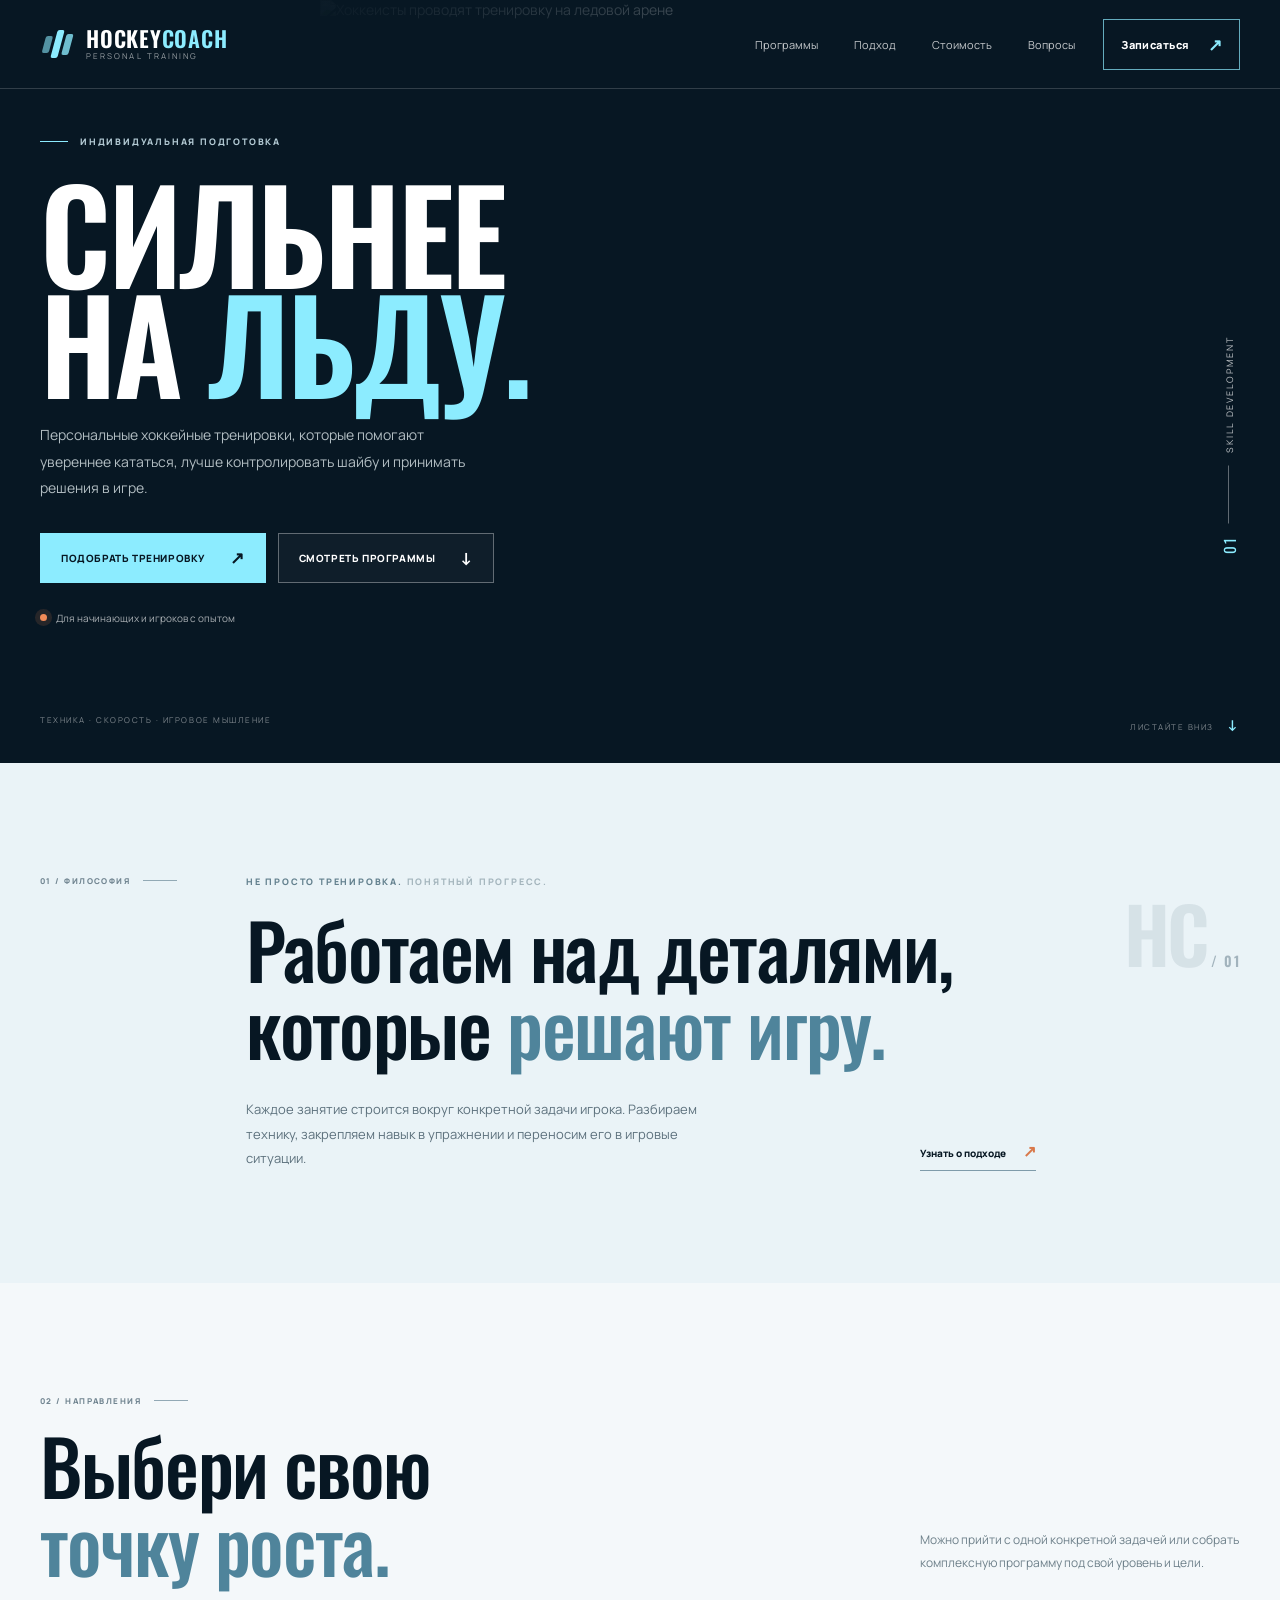
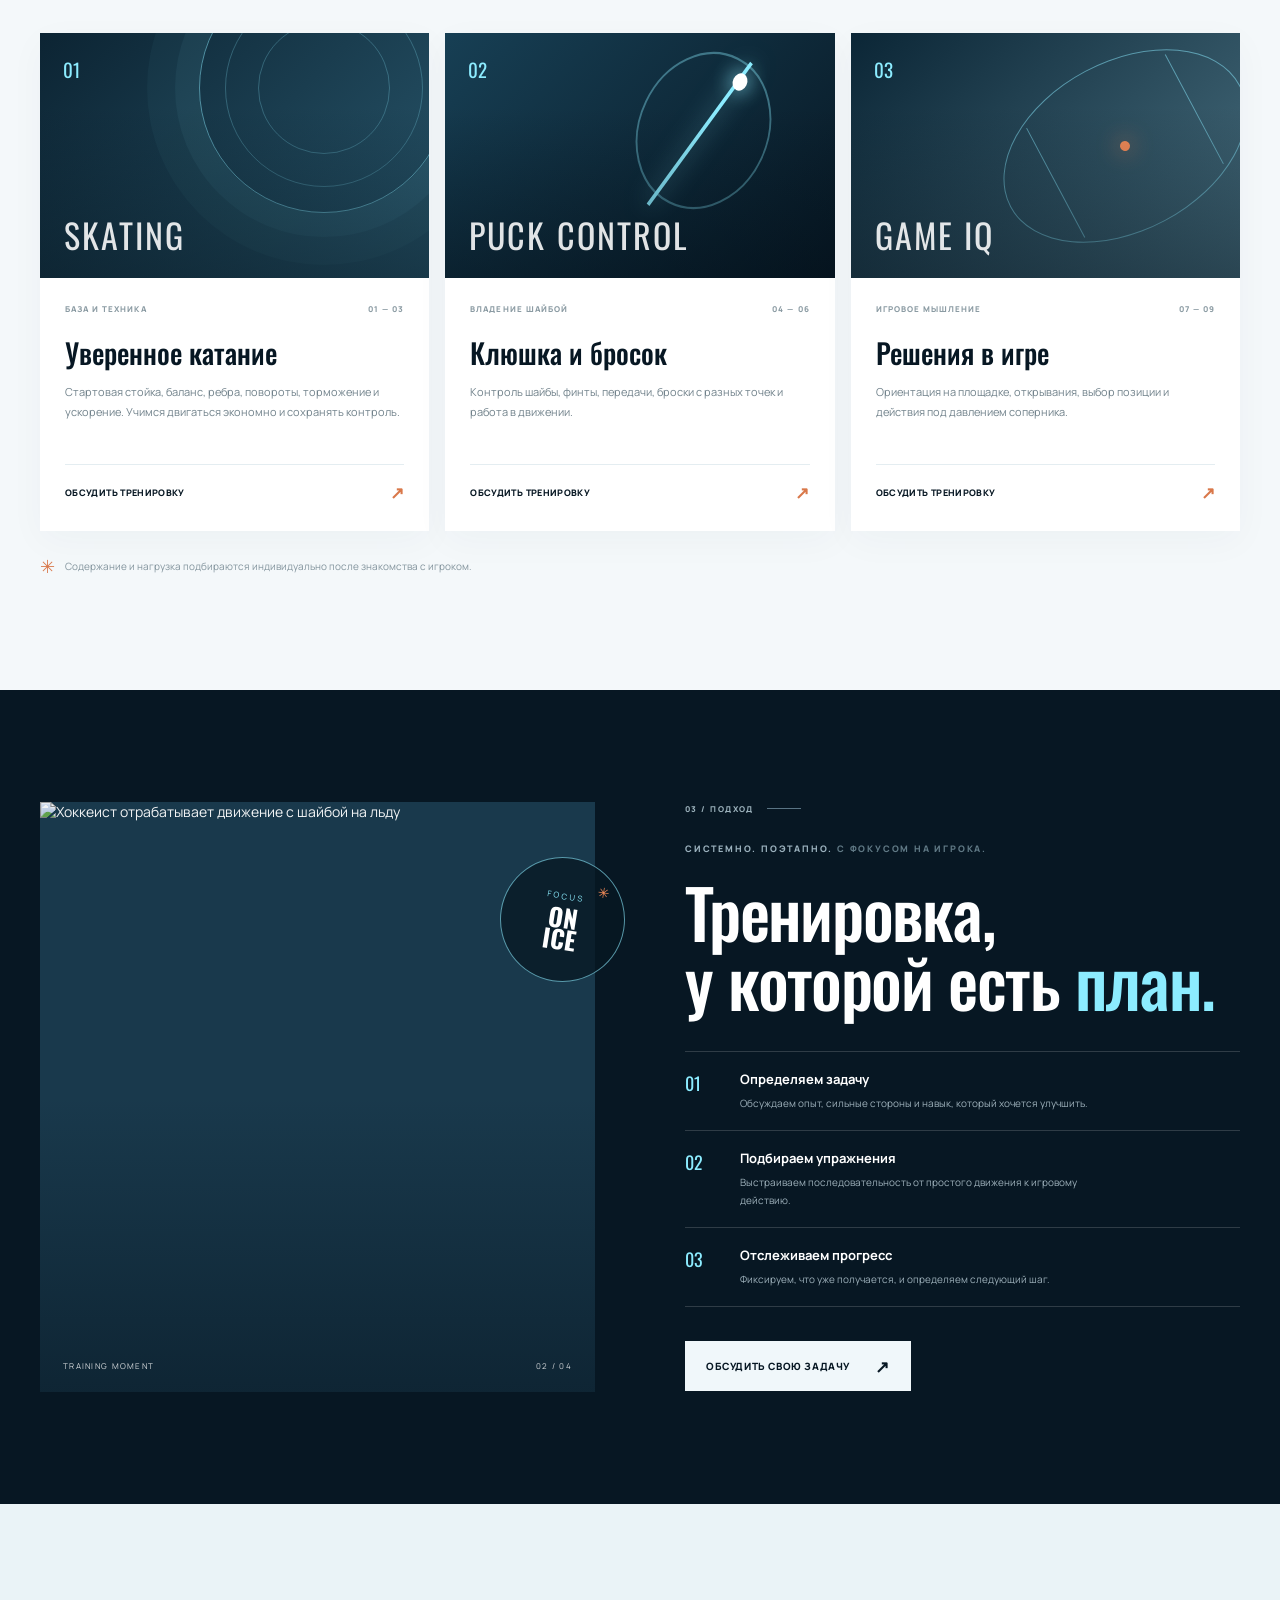
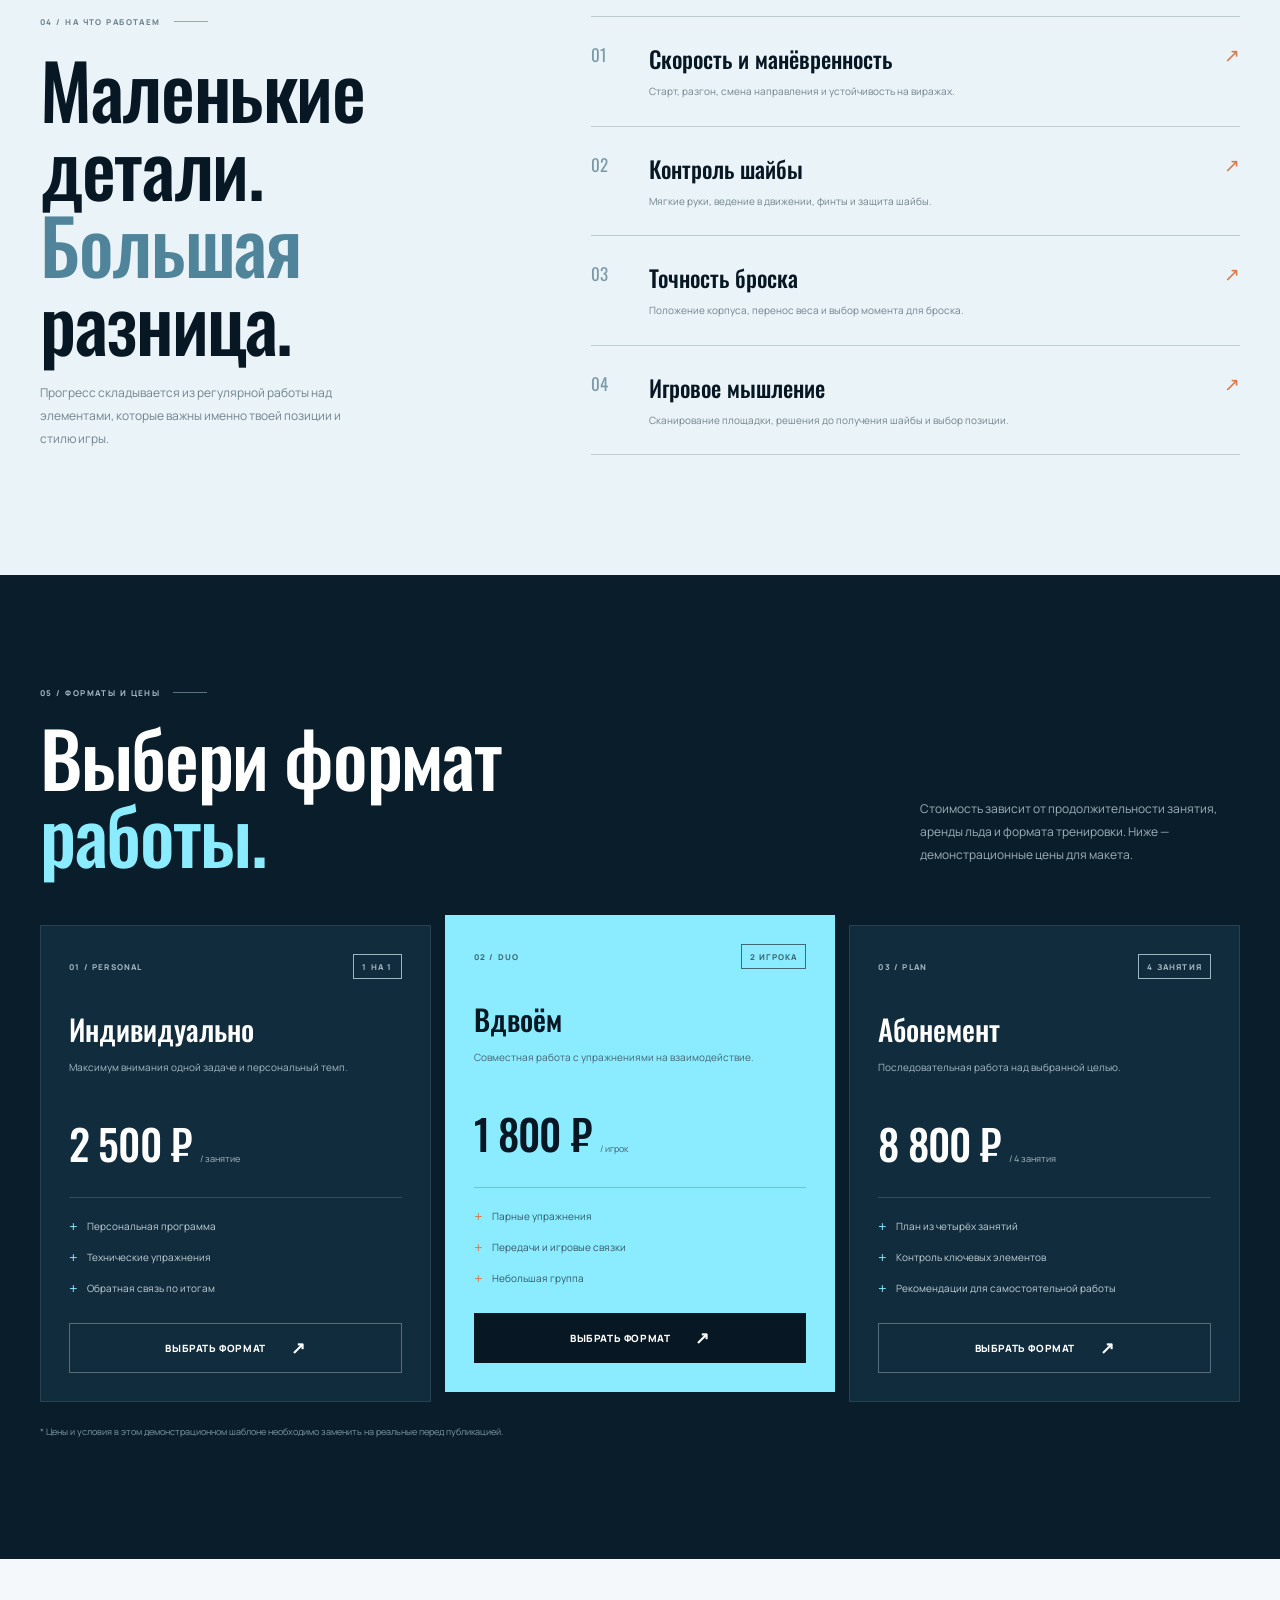
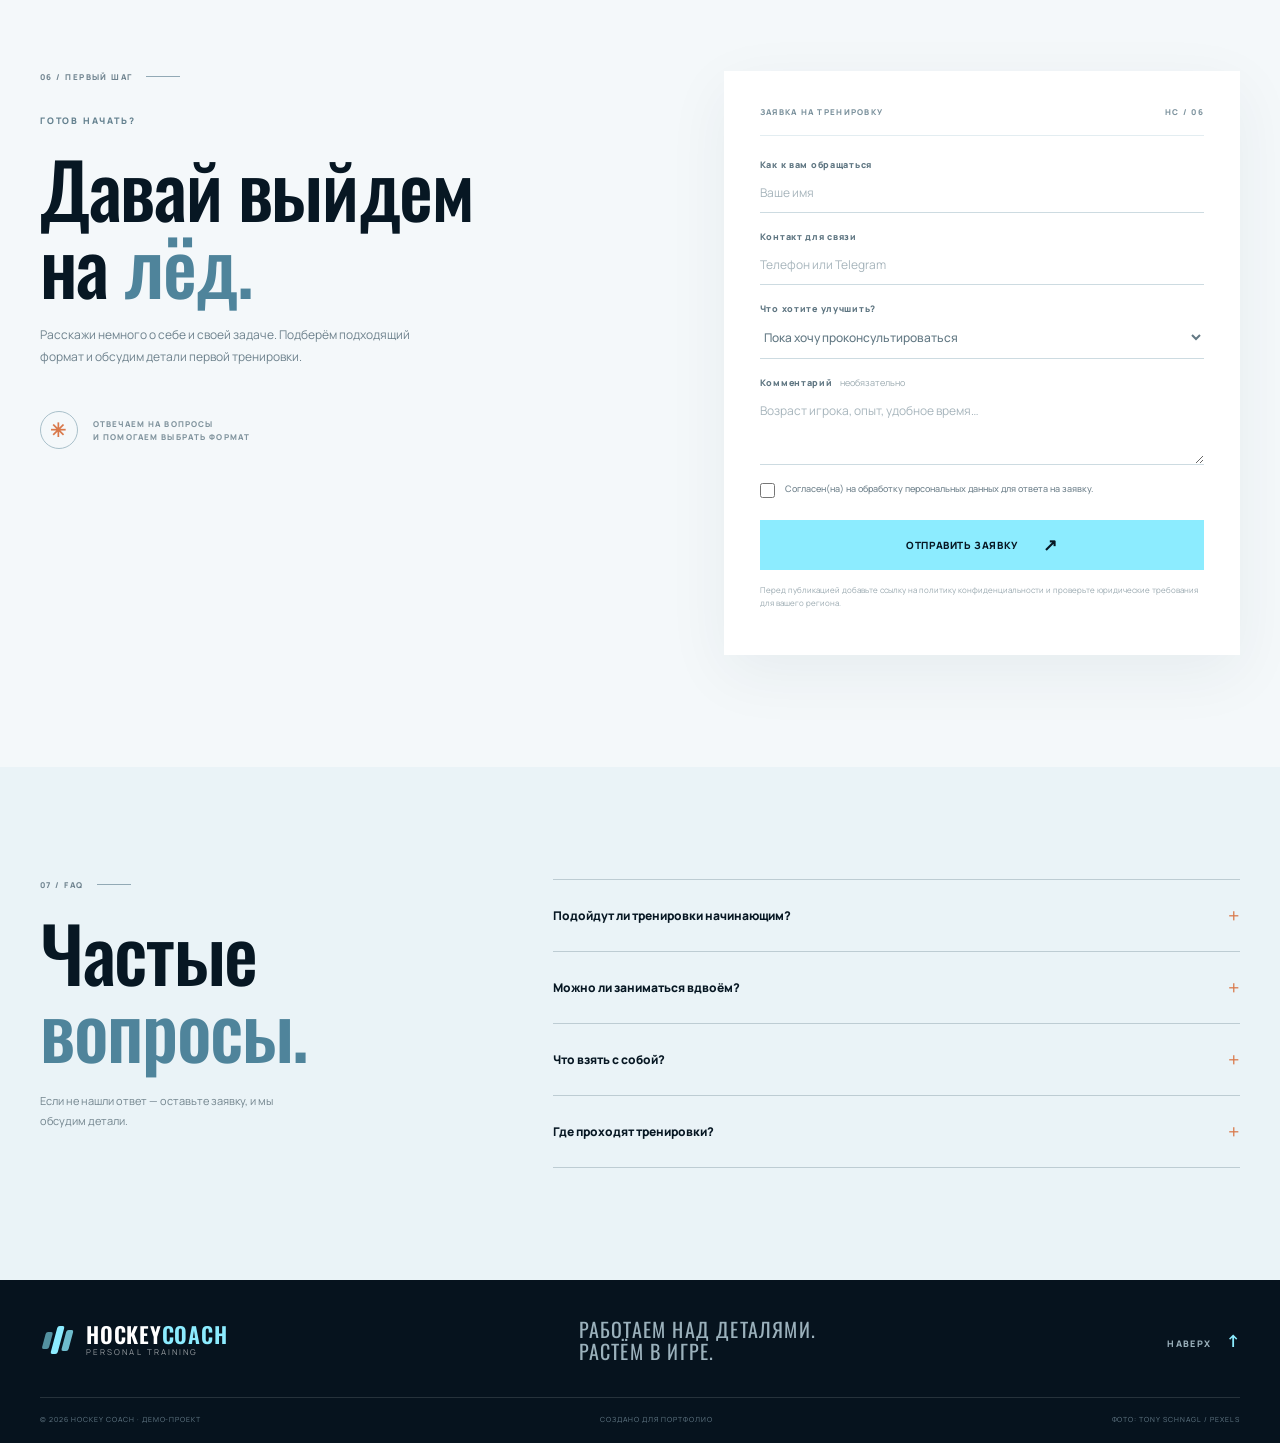
==== commit b14cb8ee: "Fix mobile photo delivery and eager image loading" ====
--- a/index.html
+++ b/index.html
@@ -38,7 +38,7 @@
 
     <main>
       <section class="hero">
-        <img class="hero-photo" src="https://images.pexels.com/photos/6468721/pexels-photo-6468721.jpeg?auto=compress&amp;cs=tinysrgb&amp;w=1600" alt="Хоккеисты проводят тренировку на ледовой арене" fetchpriority="high" decoding="async">
+        <img class="hero-photo" src="https://www.uofmhealth.org/sites/default/files/styles/jumbo_16_9/public/2024-12/sportsmedicine-2_speclanding_2260x1240.jpg?h=4be160bb&amp;itok=4ZvmEgVO" alt="Хоккеисты проводят тренировку на ледовой арене" fetchpriority="high" loading="eager" decoding="async">
         <div class="hero-shade"></div>
         <div class="container hero-content">
           <div class="hero-copy">
@@ -101,7 +101,7 @@
       <section class="approach section-pad" id="approach">
         <div class="container approach-grid">
           <div class="approach-image-wrap">
-            <img class="approach-image" src="https://images.pexels.com/photos/6468601/pexels-photo-6468601.jpeg?auto=compress&amp;cs=tinysrgb&amp;w=1100" alt="Хоккеист отрабатывает движение с шайбой на льду" loading="lazy">
+            <img class="approach-image" src="https://images.squarespace-cdn.com/content/v1/662ee22eb2d1d600cbaa7198/30b4d075-63a7-4c98-88e5-b17e8938455d/DSC09366%2B%281%29.jpg?format=1600w" alt="Хоккеист отрабатывает движение с шайбой на льду" loading="eager" decoding="async">
             <div class="image-caption"><span>TRAINING MOMENT</span><span>02 / 04</span></div>
             <div class="image-stamp"><span>FOCUS</span><strong>ON<br>ICE</strong><i>✳</i></div>
           </div>
--- a/styles.css
+++ b/styles.css
@@ -1,7 +1,7 @@
-:root{--ink:#071723;--ink-2:#0d2535;--ink-3:#17394c;--ice:#eaf3f7;--ice-2:#d9e8ee;--muted:#70828d;--line:rgba(8,29,43,.14);--cyan:#8cecff;--orange:#f28b58;--white:#fff;--container:1200px;--font:'Manrope',Arial,sans-serif;--display:'Oswald','Arial Narrow',sans-serif}*{box-sizing:border-box}html{scroll-behavior:smooth;scroll-padding-top:88px}body{margin:0;background:var(--ice);color:var(--ink);font-family:var(--font);font-size:14px;-webkit-font-smoothing:antialiased}a{color:inherit;text-decoration:none}button,input,select,textarea{font:inherit}.container{width:min(var(--container),calc(100% - 64px));margin:0 auto}.section-pad{padding:112px 0}.site-header{position:absolute;z-index:20;top:0;left:0;width:100%;color:#fff;border-bottom:1px solid rgba(255,255,255,.17)}.header-inner{height:88px;display:flex;align-items:center;justify-content:space-between;gap:28px}.brand{display:flex;align-items:center;gap:12px;min-width:205px}.brand-mark{width:34px;height:34px;display:flex;align-items:center;justify-content:center;gap:3px;transform:skew(-15deg)}.brand-mark span{display:block;width:7px;background:var(--cyan);border-radius:2px}.brand-mark span:nth-child(1){height:17px;opacity:.58}.brand-mark span:nth-child(2){height:28px}.brand-mark span:nth-child(3){height:21px;opacity:.78}.brand-copy{display:flex;flex-direction:column;gap:1px}.brand-copy strong{font-family:var(--display);font-size:22px;line-height:1;letter-spacing:.035em;font-weight:600}.brand-copy strong span{color:var(--cyan)}.brand-copy small{font-size:8px;letter-spacing:.26em;color:rgba(255,255,255,.58)}.main-nav{display:flex;gap:36px;margin-left:auto}.main-nav a{font-size:11px;color:rgba(255,255,255,.76);transition:color .2s}.main-nav a:hover{color:var(--cyan)}.header-cta{display:inline-flex;align-items:center;gap:18px;border:1px solid rgba(140,236,255,.7);padding:13px 17px;font-size:11px;font-weight:800;letter-spacing:.04em;transition:.2s}.header-cta span{color:var(--cyan);font-size:17px}.header-cta:hover{background:var(--cyan);color:var(--ink)}.header-cta:hover span{color:var(--ink)}.menu-toggle{display:none;background:none;border:0;color:#fff}.hero{position:relative;min-height:760px;display:flex;align-items:center;overflow:hidden;background:#071723;color:#fff}.hero-photo{position:absolute;inset:0 0 0 25%;background-image:url('https://images.pexels.com/photos/6468721/pexels-photo-6468721.jpeg?cs=srgb&dl=pexels-tony-schnagl-6468721.jpg&fm=jpg');background-size:cover;background-position:center 47%;opacity:.62;filter:saturate(.72)}.hero-shade{position:absolute;inset:0;background:linear-gradient(90deg,#071723 0%,rgba(7,23,35,.97) 26%,rgba(7,23,35,.72) 50%,rgba(7,23,35,.24) 100%),linear-gradient(0deg,rgba(7,23,35,.82),transparent 37%)}.hero-content{position:relative;padding-top:135px;padding-bottom:70px;min-height:760px;display:flex;flex-direction:column;justify-content:center}.hero-copy{max-width:640px;padding-bottom:68px}.eyebrow,.overline{font-size:9px;font-weight:800;letter-spacing:.2em}.eyebrow{display:flex;align-items:center;gap:12px;color:#b4cbd5}.eyebrow-line{display:inline-block;width:28px;height:1px;background:var(--cyan)}h1,h2,h3,p{margin-top:0}.hero h1{font-family:var(--display);font-size:clamp(76px,10vw,142px);line-height:.86;letter-spacing:-.025em;font-weight:600;margin:28px 0 26px}.hero h1 em,.section-heading h2 em,.intro h2 em,.approach h2 em,.results h2 em,.contact h2 em,.faq h2 em{font-style:normal;color:var(--cyan)}.hero-lead{max-width:455px;color:rgba(238,247,250,.74);font-size:14px;line-height:1.9;margin-bottom:31px}.hero-actions{display:flex;flex-wrap:wrap;gap:12px}.button{min-height:50px;display:inline-flex;align-items:center;justify-content:center;gap:25px;padding:0 20px;border:1px solid transparent;font-size:10px;font-weight:800;letter-spacing:.06em;text-transform:uppercase;transition:transform .2s,background .2s,border-color .2s;cursor:pointer}.button:hover{transform:translateY(-2px)}.button span{font-size:17px}.button-accent{background:var(--cyan);color:var(--ink)}.button-accent:hover{background:#b5f5ff}.button-ghost{border-color:rgba(255,255,255,.34);color:#fff;background:rgba(255,255,255,.03)}.button-ghost:hover{border-color:var(--cyan)}.hero-note{margin-top:28px;font-size:10px;color:rgba(255,255,255,.65);display:flex;gap:9px;align-items:center}.pulse-dot{width:7px;height:7px;border-radius:50%;background:var(--orange);box-shadow:0 0 0 5px rgba(242,139,88,.13)}.hero-side-note{position:absolute;right:0;top:44%;display:flex;align-items:center;gap:13px;writing-mode:vertical-rl;transform:rotate(180deg);font-size:9px;letter-spacing:.19em;color:rgba(255,255,255,.74)}.hero-side-note span:first-child{color:var(--cyan);font-family:var(--display);font-size:15px}.hero-side-note i{height:58px;width:1px;background:rgba(255,255,255,.36)}.hero-bottomline{position:absolute;bottom:28px;left:0;right:0;display:flex;justify-content:space-between;color:rgba(255,255,255,.48);font-size:8px;letter-spacing:.19em}.scroll-cue b{color:var(--cyan);font-size:15px;margin-left:10px}.intro{background:var(--ice)}.intro-grid{display:grid;grid-template-columns:170px 1fr auto;gap:36px;align-items:start}.section-kicker{display:flex;align-items:center;gap:13px;color:#708490;font-size:8px;font-weight:800;letter-spacing:.18em;white-space:nowrap}.section-kicker i{width:34px;height:1px;background:#92a9b5;display:block}.intro-main{max-width:790px}.overline{color:#63808e;margin-bottom:22px}.overline span{color:#a4b5bd}.intro h2,.section-heading h2,.approach h2,.results h2,.contact h2,.faq h2{font-family:var(--display);font-size:clamp(45px,6vw,76px);font-weight:500;line-height:1.02;letter-spacing:-.018em;margin:0}.intro h2 em,.results h2 em,.contact h2 em,.faq h2 em{color:#4f849b}.intro-bottom{display:flex;align-items:end;justify-content:space-between;gap:44px;margin-top:32px}.intro-bottom p{max-width:480px;color:#5d717d;font-size:13px;line-height:1.9;margin:0}.text-link{font-size:10px;font-weight:800;white-space:nowrap;border-bottom:1px solid #7f9baa;padding-bottom:8px}.text-link span{color:#d9784a;margin-left:15px;font-size:16px}.intro-number{font-family:var(--display);font-size:clamp(40px,6vw,80px);color:rgba(23,57,76,.09);font-weight:600;letter-spacing:-.04em}.intro-number span{font-size:14px;letter-spacing:.1em;color:rgba(23,57,76,.34)}.programs{background:#f4f8fa}.section-heading{display:flex;justify-content:space-between;align-items:end;gap:40px;margin-bottom:52px}.section-heading h2{margin-top:20px}.section-heading h2 em{color:#4f849b}.section-heading>p{max-width:320px;color:#6e808a;font-size:12px;line-height:1.9;margin-bottom:6px}.program-grid{display:grid;grid-template-columns:repeat(3,1fr);gap:16px}.program-card{background:#fff;min-width:0;box-shadow:0 10px 35px rgba(23,57,76,.035)}.program-visual{height:245px;position:relative;overflow:hidden;background:#132f42;color:#fff}.visual-skating{background:linear-gradient(135deg,#0c2433,#28566b)}.visual-stick{background:linear-gradient(135deg,#173f54,#071723)}.visual-game{background:linear-gradient(135deg,#0b2636,#476d7d)}.program-visual:after{content:"";position:absolute;inset:0;background:linear-gradient(0deg,rgba(2,14,23,.42),transparent 70%)}.visual-index{position:absolute;top:22px;left:23px;color:var(--cyan);font-family:var(--display);font-size:19px;z-index:2}.visual-word{position:absolute;left:24px;bottom:18px;z-index:2;font-family:var(--display);font-size:34px;letter-spacing:.06em;color:rgba(255,255,255,.88)}.ice-ring{position:absolute;width:250px;height:250px;border:1px solid rgba(140,236,255,.5);border-radius:50%;right:-20px;top:-70px;box-shadow:0 0 0 24px rgba(140,236,255,.05),0 0 0 52px rgba(140,236,255,.035)}.ice-ring:before,.ice-ring:after{content:"";position:absolute;border:1px solid rgba(140,236,255,.25);border-radius:50%}.ice-ring:before{inset:25px}.ice-ring:after{inset:58px}.puck-mark{position:absolute;width:145px;height:145px;right:15%;top:10%;border:2px solid rgba(140,236,255,.38);border-radius:50%;transform:rotate(-25deg) skew(-12deg)}.puck-mark:before{content:"";position:absolute;width:160px;height:4px;background:var(--cyan);left:-14px;top:70px;transform:rotate(-32deg);box-shadow:0 0 23px rgba(140,236,255,.6)}.puck-mark:after{content:"";position:absolute;width:16px;height:16px;border-radius:50%;background:#fff;right:15px;top:34px;box-shadow:0 0 20px #8cecff}.game-lines{position:absolute;width:260px;height:170px;right:-15px;top:28px;border:1px solid rgba(140,236,255,.5);border-radius:50%;transform:rotate(-28deg)}.game-lines:before{content:"";position:absolute;inset:22px 50px;border-left:1px solid rgba(140,236,255,.5);border-right:1px solid rgba(140,236,255,.5)}.game-lines:after{content:"";position:absolute;left:50%;top:50%;width:10px;height:10px;transform:translate(-50%,-50%);background:var(--orange);border-radius:50%;box-shadow:0 0 22px var(--orange)}.program-info{padding:25px 25px 27px}.program-meta{display:flex;justify-content:space-between;color:#8b9ba3;font-size:8px;font-weight:800;letter-spacing:.13em}.program-info h3{font-family:var(--display);font-size:28px;font-weight:500;margin:18px 0 9px}.program-info p{font-size:11px;color:#71828b;line-height:1.85;min-height:61px;margin-bottom:21px}.card-link{display:flex;justify-content:space-between;align-items:center;border-top:1px solid #e4edf1;padding-top:16px;font-size:9px;font-weight:800;text-transform:uppercase;letter-spacing:.04em}.card-link span{font-size:17px;color:#d9784a}.program-footnote{margin-top:23px;color:#83949d;font-size:10px;display:flex;align-items:center;gap:10px}.mini-star{font-size:18px;color:#d9784a}.approach{background:var(--ink);color:#fff}.approach-grid{display:grid;grid-template-columns:1fr 1fr;gap:90px;align-items:center}.approach-image-wrap{position:relative;min-height:590px;background:#19394c}.approach-image{position:absolute;inset:0;width:100%;height:100%;object-fit:cover;object-position:center;filter:saturate(.72);opacity:.82}.approach-image-wrap:after{content:"";position:absolute;inset:0;background:linear-gradient(0deg,rgba(7,23,35,.58),transparent 50%)}.image-caption{position:absolute;z-index:2;left:23px;right:23px;bottom:21px;display:flex;justify-content:space-between;color:rgba(255,255,255,.82);font-size:8px;letter-spacing:.16em}.image-stamp{position:absolute;z-index:3;right:-30px;top:55px;width:125px;height:125px;border:1px solid rgba(140,236,255,.6);border-radius:50%;display:flex;flex-direction:column;justify-content:center;align-items:center;background:rgba(7,23,35,.74);transform:rotate(9deg)}.image-stamp span{font-size:8px;letter-spacing:.28em;color:var(--cyan)}.image-stamp strong{font-family:var(--display);font-size:25px;line-height:.85;text-align:center;margin-top:5px}.image-stamp i{font-style:normal;color:var(--orange);position:absolute;right:19px;top:19px}.section-kicker-light{color:#9db3bd}.section-kicker-light i{background:#597484}.overline-light{color:#9bb1bd;margin-top:28px}.overline-light span{color:#607985}.approach h2{font-size:clamp(46px,5.3vw,68px);margin-bottom:36px}.approach-steps{border-top:1px solid rgba(255,255,255,.16);margin-bottom:34px}.approach-step{display:grid;grid-template-columns:42px 1fr;gap:13px;padding:18px 0;border-bottom:1px solid rgba(255,255,255,.16)}.approach-step>span{font-family:var(--display);font-size:18px;color:var(--cyan)}.approach-step h3{font-size:13px;margin:0 0 6px}.approach-step p{font-size:10px;line-height:1.8;color:#9db0ba;margin:0;max-width:360px}.button-light{background:#f0f7fa;color:var(--ink)}.button-light:hover{background:var(--cyan)}.results{background:var(--ice)}.results-grid{display:grid;grid-template-columns:.82fr 1.18fr;gap:100px}.results-heading h2{margin:23px 0 22px}.results-heading>p{font-size:12px;line-height:1.9;color:#71838d;max-width:330px}.skill-list{border-top:1px solid #bdccd3}.skill-row{display:grid;grid-template-columns:42px 1fr 30px;gap:16px;align-items:start;padding:25px 0;border-bottom:1px solid #bdccd3}.skill-count{font-family:var(--display);font-size:17px;color:#7b9aa8}.skill-copy h3{font-family:var(--display);font-size:23px;font-weight:500;margin:0 0 7px}.skill-copy p{font-size:10px;color:#71838d;line-height:1.75;margin:0}.skill-arrow{font-size:19px;color:#d9784a;text-align:right}.pricing{background:#0a1d2a;color:#fff}.pricing-heading h2 em{color:var(--cyan)}.pricing-heading>p{color:#9db0ba}.price-grid{display:grid;grid-template-columns:repeat(3,1fr);gap:14px}.price-card{padding:28px;background:#102c3d;border:1px solid rgba(255,255,255,.1);min-height:420px;display:flex;flex-direction:column}.price-card-accent{background:var(--cyan);color:var(--ink);border-color:var(--cyan);transform:translateY(-10px)}.price-top{display:flex;justify-content:space-between;align-items:center;color:#9eb5bf;font-size:8px;font-weight:800;letter-spacing:.15em}.price-card-accent .price-top{color:#3f6979}.price-tag{border:1px solid currentColor;padding:6px 8px}.price-card h3{font-family:var(--display);font-size:29px;font-weight:500;margin:28px 0 8px}.price-card>p{font-size:10px;line-height:1.8;color:#a7bac3;min-height:36px;margin-bottom:18px}.price-card-accent>p{color:#426574}.price-value{display:flex;align-items:baseline;gap:8px;padding-bottom:23px;border-bottom:1px solid rgba(255,255,255,.15)}.price-card-accent .price-value{border-color:rgba(7,23,35,.2)}.price-value strong{font-family:var(--display);font-size:42px;font-weight:500;letter-spacing:-.02em}.price-value span{font-size:9px;color:#a5bac4}.price-card-accent .price-value span{color:#426574}.price-card ul{list-style:none;padding:0;margin:18px 0 24px;display:grid;gap:10px}.price-card li{font-size:10px;color:#c1d0d6;display:flex;align-items:center;gap:9px}.price-card li:before{content:"+";font-size:15px;color:var(--cyan)}.price-card-accent li{color:#335968}.price-card-accent li:before{color:#d9784a}.button-outline-light{margin-top:auto;border-color:rgba(255,255,255,.3);color:#fff}.button-outline-light:hover{border-color:var(--cyan);background:rgba(140,236,255,.08)}.button-dark{margin-top:auto;background:var(--ink);color:#fff}.button-dark:hover{background:#17394c}.pricing-note{font-size:9px;color:#7f98a4;margin-top:23px}.contact{background:#f4f8fa}.contact-grid{display:grid;grid-template-columns:1fr .9fr;gap:110px;align-items:start}.contact h2{margin:20px 0 20px}.contact-copy .overline{margin-top:32px}.contact-lead{font-size:12px;line-height:1.9;color:#6e828d;max-width:400px}.contact-aside{display:flex;align-items:center;gap:15px;margin-top:42px;color:#81949e;font-size:8px;line-height:1.7;letter-spacing:.14em;font-weight:800}.contact-aside-icon{display:grid;place-items:center;width:38px;height:38px;border:1px solid #a9c0ca;border-radius:50%;color:#d9784a;font-size:19px}.contact-form{background:#fff;padding:35px 36px;box-shadow:0 18px 60px rgba(23,57,76,.06)}.form-title{display:flex;justify-content:space-between;color:#7c929d;font-size:8px;font-weight:800;letter-spacing:.16em;border-bottom:1px solid #e3edf1;padding-bottom:18px;margin-bottom:22px}.contact-form label{display:block;font-size:9px;font-weight:800;letter-spacing:.08em;color:#5e7581;margin-bottom:17px}.contact-form input,.contact-form select,.contact-form textarea{display:block;width:100%;border:0;border-bottom:1px solid #cddbe1;border-radius:0;background:transparent;padding:13px 0 11px;color:var(--ink);font:500 12px var(--font);outline:none;transition:border-color .2s}.contact-form input:focus,.contact-form select:focus,.contact-form textarea:focus{border-color:#3f95ad}.contact-form textarea{resize:vertical;min-height:75px}.contact-form input::placeholder,.contact-form textarea::placeholder{color:#a7b5bc;font-weight:400}.contact-form select{color:#637984;appearance:auto}.optional{color:#9baab0;font-weight:400;letter-spacing:0;text-transform:none;margin-left:5px}.form-submit{width:100%;margin-top:7px;border:0}.form-privacy{font-size:8px;color:#9aa9b0;line-height:1.7;margin:13px 0 0}.form-feedback{font-size:10px;line-height:1.6;color:#267451;margin:10px 0 0;min-height:0}.faq{background:var(--ice)}.faq-grid{display:grid;grid-template-columns:.75fr 1.25fr;gap:100px}.faq h2{margin:23px 0}.faq-grid>div:first-child>p{max-width:250px;color:#73858e;font-size:11px;line-height:1.8}.faq-list{border-top:1px solid #bdccd3}.faq-list details{border-bottom:1px solid #bdccd3}.faq-list summary{list-style:none;cursor:pointer;display:flex;justify-content:space-between;align-items:center;gap:25px;padding:22px 0;font-size:12px;font-weight:800}.faq-list summary::-webkit-details-marker{display:none}.faq-list summary span{font-size:20px;color:#d9784a;font-weight:400;transition:transform .2s}.faq-list details[open] summary span{transform:rotate(45deg)}.faq-list details p{color:#6f838d;font-size:10px;line-height:1.85;max-width:550px;padding:0 35px 19px 0;margin:0}.site-footer{background:#06131e;color:#fff;padding:38px 0 19px}.footer-main{display:flex;justify-content:space-between;align-items:center;padding-bottom:34px}.brand-footer{min-width:unset}.footer-main>p{font-family:var(--display);font-size:20px;line-height:1.12;letter-spacing:.06em;color:#9bb1bc;margin:0}.footer-top{font-size:9px;font-weight:800;letter-spacing:.15em;color:#9bb1bc}.footer-top span{font-size:17px;color:var(--cyan);margin-left:12px}.footer-bottom{display:flex;justify-content:space-between;gap:15px;border-top:1px solid rgba(255,255,255,.13);padding-top:17px;color:#637986;font-size:7px;letter-spacing:.14em}.site-shell{overflow:hidden}
+:root{--ink:#071723;--ink-2:#0d2535;--ink-3:#17394c;--ice:#eaf3f7;--ice-2:#d9e8ee;--muted:#70828d;--line:rgba(8,29,43,.14);--cyan:#8cecff;--orange:#f28b58;--white:#fff;--container:1200px;--font:'Manrope',Arial,sans-serif;--display:'Oswald','Arial Narrow',sans-serif}*{box-sizing:border-box}html{scroll-behavior:smooth;scroll-padding-top:88px}body{margin:0;background:var(--ice);color:var(--ink);font-family:var(--font);font-size:14px;-webkit-font-smoothing:antialiased}a{color:inherit;text-decoration:none}button,input,select,textarea{font:inherit}.container{width:min(var(--container),calc(100% - 64px));margin:0 auto}.section-pad{padding:112px 0}.site-header{position:absolute;z-index:20;top:0;left:0;width:100%;color:#fff;border-bottom:1px solid rgba(255,255,255,.17)}.header-inner{height:88px;display:flex;align-items:center;justify-content:space-between;gap:28px}.brand{display:flex;align-items:center;gap:12px;min-width:205px}.brand-mark{width:34px;height:34px;display:flex;align-items:center;justify-content:center;gap:3px;transform:skew(-15deg)}.brand-mark span{display:block;width:7px;background:var(--cyan);border-radius:2px}.brand-mark span:nth-child(1){height:17px;opacity:.58}.brand-mark span:nth-child(2){height:28px}.brand-mark span:nth-child(3){height:21px;opacity:.78}.brand-copy{display:flex;flex-direction:column;gap:1px}.brand-copy strong{font-family:var(--display);font-size:22px;line-height:1;letter-spacing:.035em;font-weight:600}.brand-copy strong span{color:var(--cyan)}.brand-copy small{font-size:8px;letter-spacing:.26em;color:rgba(255,255,255,.58)}.main-nav{display:flex;gap:36px;margin-left:auto}.main-nav a{font-size:11px;color:rgba(255,255,255,.76);transition:color .2s}.main-nav a:hover{color:var(--cyan)}.header-cta{display:inline-flex;align-items:center;gap:18px;border:1px solid rgba(140,236,255,.7);padding:13px 17px;font-size:11px;font-weight:800;letter-spacing:.04em;transition:.2s}.header-cta span{color:var(--cyan);font-size:17px}.header-cta:hover{background:var(--cyan);color:var(--ink)}.header-cta:hover span{color:var(--ink)}.menu-toggle{display:none;background:none;border:0;color:#fff}.hero{position:relative;min-height:760px;display:flex;align-items:center;overflow:hidden;background:#071723;color:#fff}.hero-photo{position:absolute;inset:0 0 0 25%;width:75%;height:100%;object-fit:cover;object-position:center 47%;opacity:.68;filter:saturate(.82)}.hero-shade{position:absolute;inset:0;background:linear-gradient(90deg,#071723 0%,rgba(7,23,35,.97) 26%,rgba(7,23,35,.72) 50%,rgba(7,23,35,.24) 100%),linear-gradient(0deg,rgba(7,23,35,.82),transparent 37%)}.hero-content{position:relative;padding-top:135px;padding-bottom:70px;min-height:760px;display:flex;flex-direction:column;justify-content:center}.hero-copy{max-width:640px;padding-bottom:68px}.eyebrow,.overline{font-size:9px;font-weight:800;letter-spacing:.2em}.eyebrow{display:flex;align-items:center;gap:12px;color:#b4cbd5}.eyebrow-line{display:inline-block;width:28px;height:1px;background:var(--cyan)}h1,h2,h3,p{margin-top:0}.hero h1{font-family:var(--display);font-size:clamp(76px,10vw,142px);line-height:.86;letter-spacing:-.025em;font-weight:600;margin:28px 0 26px}.hero h1 em,.section-heading h2 em,.intro h2 em,.approach h2 em,.results h2 em,.contact h2 em,.faq h2 em{font-style:normal;color:var(--cyan)}.hero-lead{max-width:455px;color:rgba(238,247,250,.74);font-size:14px;line-height:1.9;margin-bottom:31px}.hero-actions{display:flex;flex-wrap:wrap;gap:12px}.button{min-height:50px;display:inline-flex;align-items:center;justify-content:center;gap:25px;padding:0 20px;border:1px solid transparent;font-size:10px;font-weight:800;letter-spacing:.06em;text-transform:uppercase;transition:transform .2s,background .2s,border-color .2s;cursor:pointer}.button:hover{transform:translateY(-2px)}.button span{font-size:17px}.button-accent{background:var(--cyan);color:var(--ink)}.button-accent:hover{background:#b5f5ff}.button-ghost{border-color:rgba(255,255,255,.34);color:#fff;background:rgba(255,255,255,.03)}.button-ghost:hover{border-color:var(--cyan)}.hero-note{margin-top:28px;font-size:10px;color:rgba(255,255,255,.65);display:flex;gap:9px;align-items:center}.pulse-dot{width:7px;height:7px;border-radius:50%;background:var(--orange);box-shadow:0 0 0 5px rgba(242,139,88,.13)}.hero-side-note{position:absolute;right:0;top:44%;display:flex;align-items:center;gap:13px;writing-mode:vertical-rl;transform:rotate(180deg);font-size:9px;letter-spacing:.19em;color:rgba(255,255,255,.74)}.hero-side-note span:first-child{color:var(--cyan);font-family:var(--display);font-size:15px}.hero-side-note i{height:58px;width:1px;background:rgba(255,255,255,.36)}.hero-bottomline{position:absolute;bottom:28px;left:0;right:0;display:flex;justify-content:space-between;color:rgba(255,255,255,.48);font-size:8px;letter-spacing:.19em}.scroll-cue b{color:var(--cyan);font-size:15px;margin-left:10px}.intro{background:var(--ice)}.intro-grid{display:grid;grid-template-columns:170px 1fr auto;gap:36px;align-items:start}.section-kicker{display:flex;align-items:center;gap:13px;color:#708490;font-size:8px;font-weight:800;letter-spacing:.18em;white-space:nowrap}.section-kicker i{width:34px;height:1px;background:#92a9b5;display:block}.intro-main{max-width:790px}.overline{color:#63808e;margin-bottom:22px}.overline span{color:#a4b5bd}.intro h2,.section-heading h2,.approach h2,.results h2,.contact h2,.faq h2{font-family:var(--display);font-size:clamp(45px,6vw,76px);font-weight:500;line-height:1.02;letter-spacing:-.018em;margin:0}.intro h2 em,.results h2 em,.contact h2 em,.faq h2 em{color:#4f849b}.intro-bottom{display:flex;align-items:end;justify-content:space-between;gap:44px;margin-top:32px}.intro-bottom p{max-width:480px;color:#5d717d;font-size:13px;line-height:1.9;margin:0}.text-link{font-size:10px;font-weight:800;white-space:nowrap;border-bottom:1px solid #7f9baa;padding-bottom:8px}.text-link span{color:#d9784a;margin-left:15px;font-size:16px}.intro-number{font-family:var(--display);font-size:clamp(40px,6vw,80px);color:rgba(23,57,76,.09);font-weight:600;letter-spacing:-.04em}.intro-number span{font-size:14px;letter-spacing:.1em;color:rgba(23,57,76,.34)}.programs{background:#f4f8fa}.section-heading{display:flex;justify-content:space-between;align-items:end;gap:40px;margin-bottom:52px}.section-heading h2{margin-top:20px}.section-heading h2 em{color:#4f849b}.section-heading>p{max-width:320px;color:#6e808a;font-size:12px;line-height:1.9;margin-bottom:6px}.program-grid{display:grid;grid-template-columns:repeat(3,1fr);gap:16px}.program-card{background:#fff;min-width:0;box-shadow:0 10px 35px rgba(23,57,76,.035)}.program-visual{height:245px;position:relative;overflow:hidden;background:#132f42;color:#fff}.visual-skating{background:linear-gradient(135deg,#0c2433,#28566b)}.visual-stick{background:linear-gradient(135deg,#173f54,#071723)}.visual-game{background:linear-gradient(135deg,#0b2636,#476d7d)}.program-visual:after{content:"";position:absolute;inset:0;background:linear-gradient(0deg,rgba(2,14,23,.42),transparent 70%)}.visual-index{position:absolute;top:22px;left:23px;color:var(--cyan);font-family:var(--display);font-size:19px;z-index:2}.visual-word{position:absolute;left:24px;bottom:18px;z-index:2;font-family:var(--display);font-size:34px;letter-spacing:.06em;color:rgba(255,255,255,.88)}.ice-ring{position:absolute;width:250px;height:250px;border:1px solid rgba(140,236,255,.5);border-radius:50%;right:-20px;top:-70px;box-shadow:0 0 0 24px rgba(140,236,255,.05),0 0 0 52px rgba(140,236,255,.035)}.ice-ring:before,.ice-ring:after{content:"";position:absolute;border:1px solid rgba(140,236,255,.25);border-radius:50%}.ice-ring:before{inset:25px}.ice-ring:after{inset:58px}.puck-mark{position:absolute;width:145px;height:145px;right:15%;top:10%;border:2px solid rgba(140,236,255,.38);border-radius:50%;transform:rotate(-25deg) skew(-12deg)}.puck-mark:before{content:"";position:absolute;width:160px;height:4px;background:var(--cyan);left:-14px;top:70px;transform:rotate(-32deg);box-shadow:0 0 23px rgba(140,236,255,.6)}.puck-mark:after{content:"";position:absolute;width:16px;height:16px;border-radius:50%;background:#fff;right:15px;top:34px;box-shadow:0 0 20px #8cecff}.game-lines{position:absolute;width:260px;height:170px;right:-15px;top:28px;border:1px solid rgba(140,236,255,.5);border-radius:50%;transform:rotate(-28deg)}.game-lines:before{content:"";position:absolute;inset:22px 50px;border-left:1px solid rgba(140,236,255,.5);border-right:1px solid rgba(140,236,255,.5)}.game-lines:after{content:"";position:absolute;left:50%;top:50%;width:10px;height:10px;transform:translate(-50%,-50%);background:var(--orange);border-radius:50%;box-shadow:0 0 22px var(--orange)}.program-info{padding:25px 25px 27px}.program-meta{display:flex;justify-content:space-between;color:#8b9ba3;font-size:8px;font-weight:800;letter-spacing:.13em}.program-info h3{font-family:var(--display);font-size:28px;font-weight:500;margin:18px 0 9px}.program-info p{font-size:11px;color:#71828b;line-height:1.85;min-height:61px;margin-bottom:21px}.card-link{display:flex;justify-content:space-between;align-items:center;border-top:1px solid #e4edf1;padding-top:16px;font-size:9px;font-weight:800;text-transform:uppercase;letter-spacing:.04em}.card-link span{font-size:17px;color:#d9784a}.program-footnote{margin-top:23px;color:#83949d;font-size:10px;display:flex;align-items:center;gap:10px}.mini-star{font-size:18px;color:#d9784a}.approach{background:var(--ink);color:#fff}.approach-grid{display:grid;grid-template-columns:1fr 1fr;gap:90px;align-items:center}.approach-image-wrap{position:relative;min-height:590px;background:#19394c}.approach-image{position:absolute;inset:0;display:block;width:100%;height:100%;object-fit:cover;object-position:center;filter:saturate(.78);opacity:.94}.approach-image-wrap:after{content:"";position:absolute;inset:0;background:linear-gradient(0deg,rgba(7,23,35,.58),transparent 50%)}.image-caption{position:absolute;z-index:2;left:23px;right:23px;bottom:21px;display:flex;justify-content:space-between;color:rgba(255,255,255,.82);font-size:8px;letter-spacing:.16em}.image-stamp{position:absolute;z-index:3;right:-30px;top:55px;width:125px;height:125px;border:1px solid rgba(140,236,255,.6);border-radius:50%;display:flex;flex-direction:column;justify-content:center;align-items:center;background:rgba(7,23,35,.74);transform:rotate(9deg)}.image-stamp span{font-size:8px;letter-spacing:.28em;color:var(--cyan)}.image-stamp strong{font-family:var(--display);font-size:25px;line-height:.85;text-align:center;margin-top:5px}.image-stamp i{font-style:normal;color:var(--orange);position:absolute;right:19px;top:19px}.section-kicker-light{color:#9db3bd}.section-kicker-light i{background:#597484}.overline-light{color:#9bb1bd;margin-top:28px}.overline-light span{color:#607985}.approach h2{font-size:clamp(46px,5.3vw,68px);margin-bottom:36px}.approach-steps{border-top:1px solid rgba(255,255,255,.16);margin-bottom:34px}.approach-step{display:grid;grid-template-columns:42px 1fr;gap:13px;padding:18px 0;border-bottom:1px solid rgba(255,255,255,.16)}.approach-step>span{font-family:var(--display);font-size:18px;color:var(--cyan)}.approach-step h3{font-size:13px;margin:0 0 6px}.approach-step p{font-size:10px;line-height:1.8;color:#9db0ba;margin:0;max-width:360px}.button-light{background:#f0f7fa;color:var(--ink)}.button-light:hover{background:var(--cyan)}.results{background:var(--ice)}.results-grid{display:grid;grid-template-columns:.82fr 1.18fr;gap:100px}.results-heading h2{margin:23px 0 22px}.results-heading>p{font-size:12px;line-height:1.9;color:#71838d;max-width:330px}.skill-list{border-top:1px solid #bdccd3}.skill-row{display:grid;grid-template-columns:42px 1fr 30px;gap:16px;align-items:start;padding:25px 0;border-bottom:1px solid #bdccd3}.skill-count{font-family:var(--display);font-size:17px;color:#7b9aa8}.skill-copy h3{font-family:var(--display);font-size:23px;font-weight:500;margin:0 0 7px}.skill-copy p{font-size:10px;color:#71838d;line-height:1.75;margin:0}.skill-arrow{font-size:19px;color:#d9784a;text-align:right}.pricing{background:#0a1d2a;color:#fff}.pricing-heading h2 em{color:var(--cyan)}.pricing-heading>p{color:#9db0ba}.price-grid{display:grid;grid-template-columns:repeat(3,1fr);gap:14px}.price-card{padding:28px;background:#102c3d;border:1px solid rgba(255,255,255,.1);min-height:420px;display:flex;flex-direction:column}.price-card-accent{background:var(--cyan);color:var(--ink);border-color:var(--cyan);transform:translateY(-10px)}.price-top{display:flex;justify-content:space-between;align-items:center;color:#9eb5bf;font-size:8px;font-weight:800;letter-spacing:.15em}.price-card-accent .price-top{color:#3f6979}.price-tag{border:1px solid currentColor;padding:6px 8px}.price-card h3{font-family:var(--display);font-size:29px;font-weight:500;margin:28px 0 8px}.price-card>p{font-size:10px;line-height:1.8;color:#a7bac3;min-height:36px;margin-bottom:18px}.price-card-accent>p{color:#426574}.price-value{display:flex;align-items:baseline;gap:8px;padding-bottom:23px;border-bottom:1px solid rgba(255,255,255,.15)}.price-card-accent .price-value{border-color:rgba(7,23,35,.2)}.price-value strong{font-family:var(--display);font-size:42px;font-weight:500;letter-spacing:-.02em}.price-value span{font-size:9px;color:#a5bac4}.price-card-accent .price-value span{color:#426574}.price-card ul{list-style:none;padding:0;margin:18px 0 24px;display:grid;gap:10px}.price-card li{font-size:10px;color:#c1d0d6;display:flex;align-items:center;gap:9px}.price-card li:before{content:"+";font-size:15px;color:var(--cyan)}.price-card-accent li{color:#335968}.price-card-accent li:before{color:#d9784a}.button-outline-light{margin-top:auto;border-color:rgba(255,255,255,.3);color:#fff}.button-outline-light:hover{border-color:var(--cyan);background:rgba(140,236,255,.08)}.button-dark{margin-top:auto;background:var(--ink);color:#fff}.button-dark:hover{background:#17394c}.pricing-note{font-size:9px;color:#7f98a4;margin-top:23px}.contact{background:#f4f8fa}.contact-grid{display:grid;grid-template-columns:1fr .9fr;gap:110px;align-items:start}.contact h2{margin:20px 0 20px}.contact-copy .overline{margin-top:32px}.contact-lead{font-size:12px;line-height:1.9;color:#6e828d;max-width:400px}.contact-aside{display:flex;align-items:center;gap:15px;margin-top:42px;color:#81949e;font-size:8px;line-height:1.7;letter-spacing:.14em;font-weight:800}.contact-aside-icon{display:grid;place-items:center;width:38px;height:38px;border:1px solid #a9c0ca;border-radius:50%;color:#d9784a;font-size:19px}.contact-form{background:#fff;padding:35px 36px;box-shadow:0 18px 60px rgba(23,57,76,.06)}.form-title{display:flex;justify-content:space-between;color:#7c929d;font-size:8px;font-weight:800;letter-spacing:.16em;border-bottom:1px solid #e3edf1;padding-bottom:18px;margin-bottom:22px}.contact-form label{display:block;font-size:9px;font-weight:800;letter-spacing:.08em;color:#5e7581;margin-bottom:17px}.contact-form input,.contact-form select,.contact-form textarea{display:block;width:100%;border:0;border-bottom:1px solid #cddbe1;border-radius:0;background:transparent;padding:13px 0 11px;color:var(--ink);font:500 12px var(--font);outline:none;transition:border-color .2s}.contact-form input:focus,.contact-form select:focus,.contact-form textarea:focus{border-color:#3f95ad}.contact-form textarea{resize:vertical;min-height:75px}.contact-form input::placeholder,.contact-form textarea::placeholder{color:#a7b5bc;font-weight:400}.contact-form select{color:#637984;appearance:auto}.optional{color:#9baab0;font-weight:400;letter-spacing:0;text-transform:none;margin-left:5px}.form-submit{width:100%;margin-top:7px;border:0}.form-privacy{font-size:8px;color:#9aa9b0;line-height:1.7;margin:13px 0 0}.form-feedback{font-size:10px;line-height:1.6;color:#267451;margin:10px 0 0;min-height:0}.faq{background:var(--ice)}.faq-grid{display:grid;grid-template-columns:.75fr 1.25fr;gap:100px}.faq h2{margin:23px 0}.faq-grid>div:first-child>p{max-width:250px;color:#73858e;font-size:11px;line-height:1.8}.faq-list{border-top:1px solid #bdccd3}.faq-list details{border-bottom:1px solid #bdccd3}.faq-list summary{list-style:none;cursor:pointer;display:flex;justify-content:space-between;align-items:center;gap:25px;padding:22px 0;font-size:12px;font-weight:800}.faq-list summary::-webkit-details-marker{display:none}.faq-list summary span{font-size:20px;color:#d9784a;font-weight:400;transition:transform .2s}.faq-list details[open] summary span{transform:rotate(45deg)}.faq-list details p{color:#6f838d;font-size:10px;line-height:1.85;max-width:550px;padding:0 35px 19px 0;margin:0}.site-footer{background:#06131e;color:#fff;padding:38px 0 19px}.footer-main{display:flex;justify-content:space-between;align-items:center;padding-bottom:34px}.brand-footer{min-width:unset}.footer-main>p{font-family:var(--display);font-size:20px;line-height:1.12;letter-spacing:.06em;color:#9bb1bc;margin:0}.footer-top{font-size:9px;font-weight:800;letter-spacing:.15em;color:#9bb1bc}.footer-top span{font-size:17px;color:var(--cyan);margin-left:12px}.footer-bottom{display:flex;justify-content:space-between;gap:15px;border-top:1px solid rgba(255,255,255,.13);padding-top:17px;color:#637986;font-size:7px;letter-spacing:.14em}.site-shell{overflow:hidden}
 @media(max-width:1000px){.container{width:min(var(--container),calc(100% - 44px))}.main-nav{gap:20px}.approach-grid{gap:55px}.approach-image-wrap{min-height:520px}.results-grid,.contact-grid,.faq-grid{gap:55px}.program-visual{height:205px}.program-info{padding:21px}.price-card{padding:23px}.price-value strong{font-size:35px}}
-@media(max-width:760px){.section-pad{padding:78px 0}.container{width:calc(100% - 40px)}.site-header{background:rgba(7,23,35,.5);backdrop-filter:blur(12px)}.header-inner{height:72px}.brand{min-width:0}.brand-copy strong{font-size:19px}.brand-mark{width:29px;height:29px}.header-cta{margin-left:auto;padding:10px 12px;gap:8px;font-size:9px}.menu-toggle{display:flex;flex-direction:column;gap:6px;order:3;padding:10px 0 10px 10px;cursor:pointer}.menu-toggle span{width:23px;height:1px;background:#fff;transition:.2s}.menu-toggle[aria-expanded=true] span:first-child{transform:translateY(3.5px) rotate(45deg)}.menu-toggle[aria-expanded=true] span:last-child{transform:translateY(-3.5px) rotate(-45deg)}.main-nav{position:absolute;top:72px;left:0;right:0;background:#071723;display:none;flex-direction:column;gap:0;padding:10px 20px 20px;border-bottom:1px solid rgba(255,255,255,.15)}.main-nav.is-open{display:flex}.main-nav a{padding:15px 0;border-bottom:1px solid rgba(255,255,255,.1);font-size:12px}.hero{min-height:740px}.hero-photo{inset:0;background-position:57% center;opacity:.55}.hero-shade{background:linear-gradient(90deg,rgba(7,23,35,.94),rgba(7,23,35,.48)),linear-gradient(0deg,#071723 0%,transparent 70%)}.hero-content{min-height:740px;padding-top:120px;padding-bottom:90px}.hero-copy{padding-bottom:45px}.hero h1{font-size:clamp(76px,19vw,120px);margin:27px 0 22px}.hero-lead{font-size:12px;max-width:400px}.hero-actions{gap:9px}.button{min-height:48px;padding:0 14px;gap:15px;font-size:9px}.hero-side-note{display:none}.hero-bottomline{bottom:22px;font-size:7px;letter-spacing:.12em}.scroll-cue{display:none}.intro-grid{grid-template-columns:1fr;gap:26px}.intro-number{display:none}.intro h2,.section-heading h2,.approach h2,.results h2,.contact h2,.faq h2{font-size:clamp(43px,11vw,62px)}.intro-bottom{align-items:start;flex-direction:column;gap:22px;margin-top:24px}.intro-bottom p{font-size:12px}.section-heading{display:block;margin-bottom:34px}.section-heading>p{margin-top:23px;max-width:440px}.program-grid{grid-template-columns:1fr;gap:14px}.program-card{display:grid;grid-template-columns:.8fr 1.2fr}.program-visual{height:auto;min-height:235px}.program-info{padding:20px}.program-info h3{font-size:25px}.program-info p{min-height:0;font-size:10px}.visual-word{font-size:27px;left:17px}.visual-index{left:17px;top:16px}.approach-grid{grid-template-columns:1fr;gap:46px}.approach-image-wrap{min-height:430px;width:calc(100% - 18px)}.image-stamp{right:-18px;width:105px;height:105px}.image-stamp strong{font-size:21px}.overline-light{margin-top:0}.approach h2{margin-bottom:28px}.results-grid{grid-template-columns:1fr;gap:35px}.results-heading>p{max-width:440px}.skill-row{padding:21px 0;grid-template-columns:30px 1fr 20px;gap:12px}.skill-copy h3{font-size:21px}.price-grid{grid-template-columns:1fr;gap:13px}.price-card{min-height:0;padding:25px}.price-card-accent{transform:none}.price-card h3{margin-top:20px}.price-card>p{min-height:0}.price-value{padding-bottom:17px}.price-card ul{margin:17px 0 23px}.pricing-note{line-height:1.7}.contact-grid{grid-template-columns:1fr;gap:35px}.contact-copy .overline{margin-top:24px}.contact-aside{margin-top:25px}.contact-form{padding:27px 22px}.faq-grid{grid-template-columns:1fr;gap:28px}.faq h2{margin-bottom:14px}.footer-main{flex-wrap:wrap;gap:25px}.footer-main>p{font-size:16px;margin-left:auto}.footer-top{width:100%;border-top:1px solid rgba(255,255,255,.13);padding-top:18px}.footer-bottom{flex-direction:column;gap:9px;font-size:7px}}
-@media(max-width:460px){.container{width:calc(100% - 32px)}.header-cta{display:none}.menu-toggle{margin-left:auto}.hero{min-height:700px}.hero-content{min-height:700px}.hero h1{font-size:78px}.hero-actions{flex-direction:column;align-items:stretch;max-width:290px}.hero-actions .button{justify-content:space-between}.hero-bottomline>span:first-child{max-width:230px;line-height:1.7}.program-card{grid-template-columns:1fr}.program-visual{height:175px;min-height:175px}.program-info{padding:22px}.program-info p{min-height:0}.approach-image-wrap{min-height:360px}.section-heading>p{font-size:11px}.skill-copy h3{font-size:19px}.footer-main{align-items:flex-start}.footer-main>p{font-size:13px;text-align:right}.brand-footer .brand-copy strong{font-size:17px}.brand-footer .brand-copy small{font-size:7px}}
+@media(max-width:760px){.section-pad{padding:78px 0}.container{width:calc(100% - 40px)}.site-header{background:rgba(7,23,35,.5);backdrop-filter:blur(12px)}.header-inner{height:72px}.brand{min-width:0}.brand-copy strong{font-size:19px}.brand-mark{width:29px;height:29px}.header-cta{margin-left:auto;padding:10px 12px;gap:8px;font-size:9px}.menu-toggle{display:flex;flex-direction:column;gap:6px;order:3;padding:10px 0 10px 10px;cursor:pointer}.menu-toggle span{width:23px;height:1px;background:#fff;transition:.2s}.menu-toggle[aria-expanded=true] span:first-child{transform:translateY(3.5px) rotate(45deg)}.menu-toggle[aria-expanded=true] span:last-child{transform:translateY(-3.5px) rotate(-45deg)}.main-nav{position:absolute;top:72px;left:0;right:0;background:#071723;display:none;flex-direction:column;gap:0;padding:10px 20px 20px;border-bottom:1px solid rgba(255,255,255,.15)}.main-nav.is-open{display:flex}.main-nav a{padding:15px 0;border-bottom:1px solid rgba(255,255,255,.1);font-size:12px}.hero{min-height:740px}.hero-photo{inset:0;width:100%;height:100%;object-position:58% center;opacity:.82;filter:saturate(.9)}.hero-shade{background:linear-gradient(90deg,rgba(7,23,35,.86) 0%,rgba(7,23,35,.48) 58%,rgba(7,23,35,.24) 100%),linear-gradient(0deg,rgba(7,23,35,.74) 0%,transparent 72%)}.hero-content{min-height:740px;padding-top:120px;padding-bottom:90px}.hero-copy{padding-bottom:45px}.hero h1{font-size:clamp(76px,19vw,120px);margin:27px 0 22px}.hero-lead{font-size:12px;max-width:400px}.hero-actions{gap:9px}.button{min-height:48px;padding:0 14px;gap:15px;font-size:9px}.hero-side-note{display:none}.hero-bottomline{bottom:22px;font-size:7px;letter-spacing:.12em}.scroll-cue{display:none}.intro-grid{grid-template-columns:1fr;gap:26px}.intro-number{display:none}.intro h2,.section-heading h2,.approach h2,.results h2,.contact h2,.faq h2{font-size:clamp(43px,11vw,62px)}.intro-bottom{align-items:start;flex-direction:column;gap:22px;margin-top:24px}.intro-bottom p{font-size:12px}.section-heading{display:block;margin-bottom:34px}.section-heading>p{margin-top:23px;max-width:440px}.program-grid{grid-template-columns:1fr;gap:14px}.program-card{display:grid;grid-template-columns:.8fr 1.2fr}.program-visual{height:auto;min-height:235px}.program-info{padding:20px}.program-info h3{font-size:25px}.program-info p{min-height:0;font-size:10px}.visual-word{font-size:27px;left:17px}.visual-index{left:17px;top:16px}.approach-grid{grid-template-columns:1fr;gap:46px}.approach-image-wrap{min-height:430px;width:calc(100% - 18px)}.image-stamp{right:-18px;width:105px;height:105px}.image-stamp strong{font-size:21px}.overline-light{margin-top:0}.approach h2{margin-bottom:28px}.results-grid{grid-template-columns:1fr;gap:35px}.results-heading>p{max-width:440px}.skill-row{padding:21px 0;grid-template-columns:30px 1fr 20px;gap:12px}.skill-copy h3{font-size:21px}.price-grid{grid-template-columns:1fr;gap:13px}.price-card{min-height:0;padding:25px}.price-card-accent{transform:none}.price-card h3{margin-top:20px}.price-card>p{min-height:0}.price-value{padding-bottom:17px}.price-card ul{margin:17px 0 23px}.pricing-note{line-height:1.7}.contact-grid{grid-template-columns:1fr;gap:35px}.contact-copy .overline{margin-top:24px}.contact-aside{margin-top:25px}.contact-form{padding:27px 22px}.faq-grid{grid-template-columns:1fr;gap:28px}.faq h2{margin-bottom:14px}.footer-main{flex-wrap:wrap;gap:25px}.footer-main>p{font-size:16px;margin-left:auto}.footer-top{width:100%;border-top:1px solid rgba(255,255,255,.13);padding-top:18px}.footer-bottom{flex-direction:column;gap:9px;font-size:7px}}
+@media(max-width:460px){.container{width:calc(100% - 32px)}.header-cta{display:none}.menu-toggle{margin-left:auto}.hero{min-height:700px}.hero-content{min-height:700px}.hero-photo{object-position:61% center;opacity:.86}.hero h1{font-size:78px}.hero-actions{flex-direction:column;align-items:stretch;max-width:290px}.hero-actions .button{justify-content:space-between}.hero-bottomline>span:first-child{max-width:230px;line-height:1.7}.program-card{grid-template-columns:1fr}.program-visual{height:175px;min-height:175px}.program-info{padding:22px}.program-info p{min-height:0}.approach-image-wrap{min-height:360px}.section-heading>p{font-size:11px}.skill-copy h3{font-size:19px}.footer-main{align-items:flex-start}.footer-main>p{font-size:13px;text-align:right}.brand-footer .brand-copy strong{font-size:17px}.brand-footer .brand-copy small{font-size:7px}}
 @media(prefers-reduced-motion:reduce){html{scroll-behavior:auto}*,*:before,*:after{transition:none!important;animation:none!important}}
 
 /* Дополнительные состояния формы согласия */
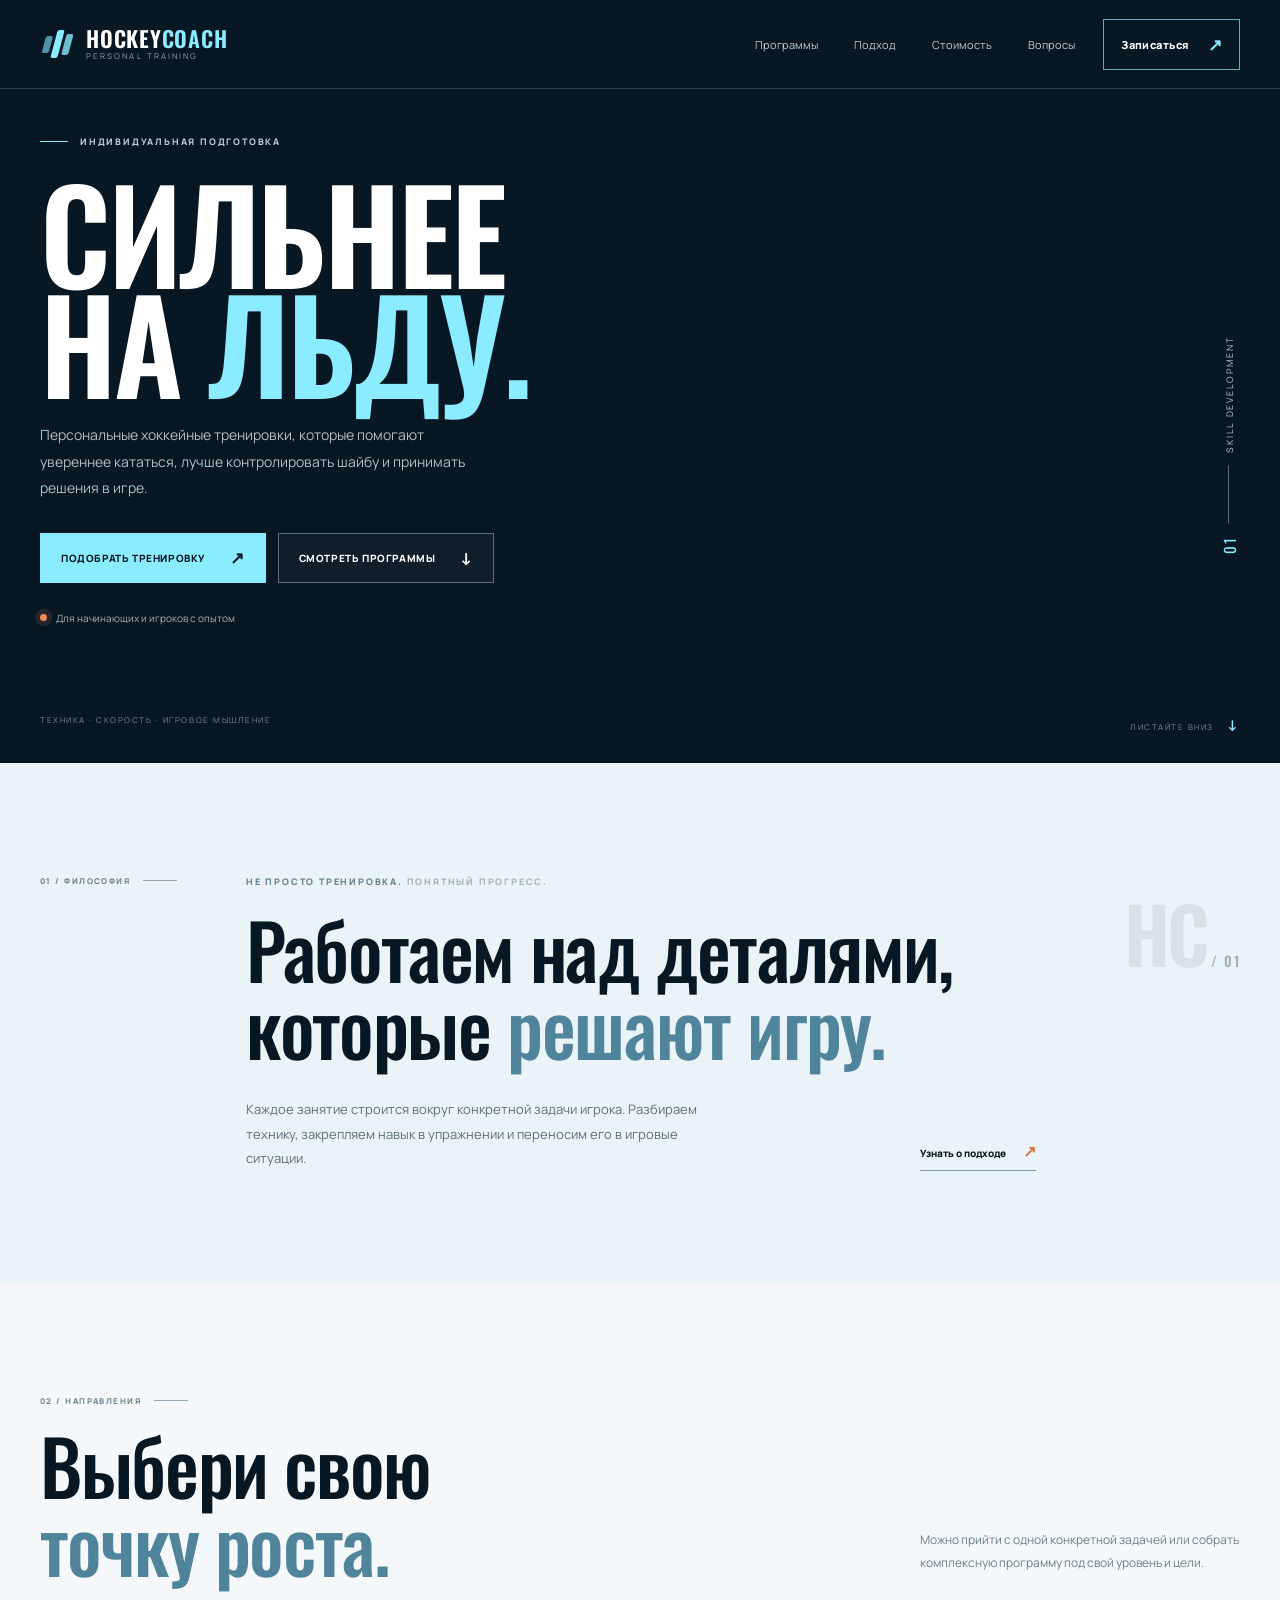
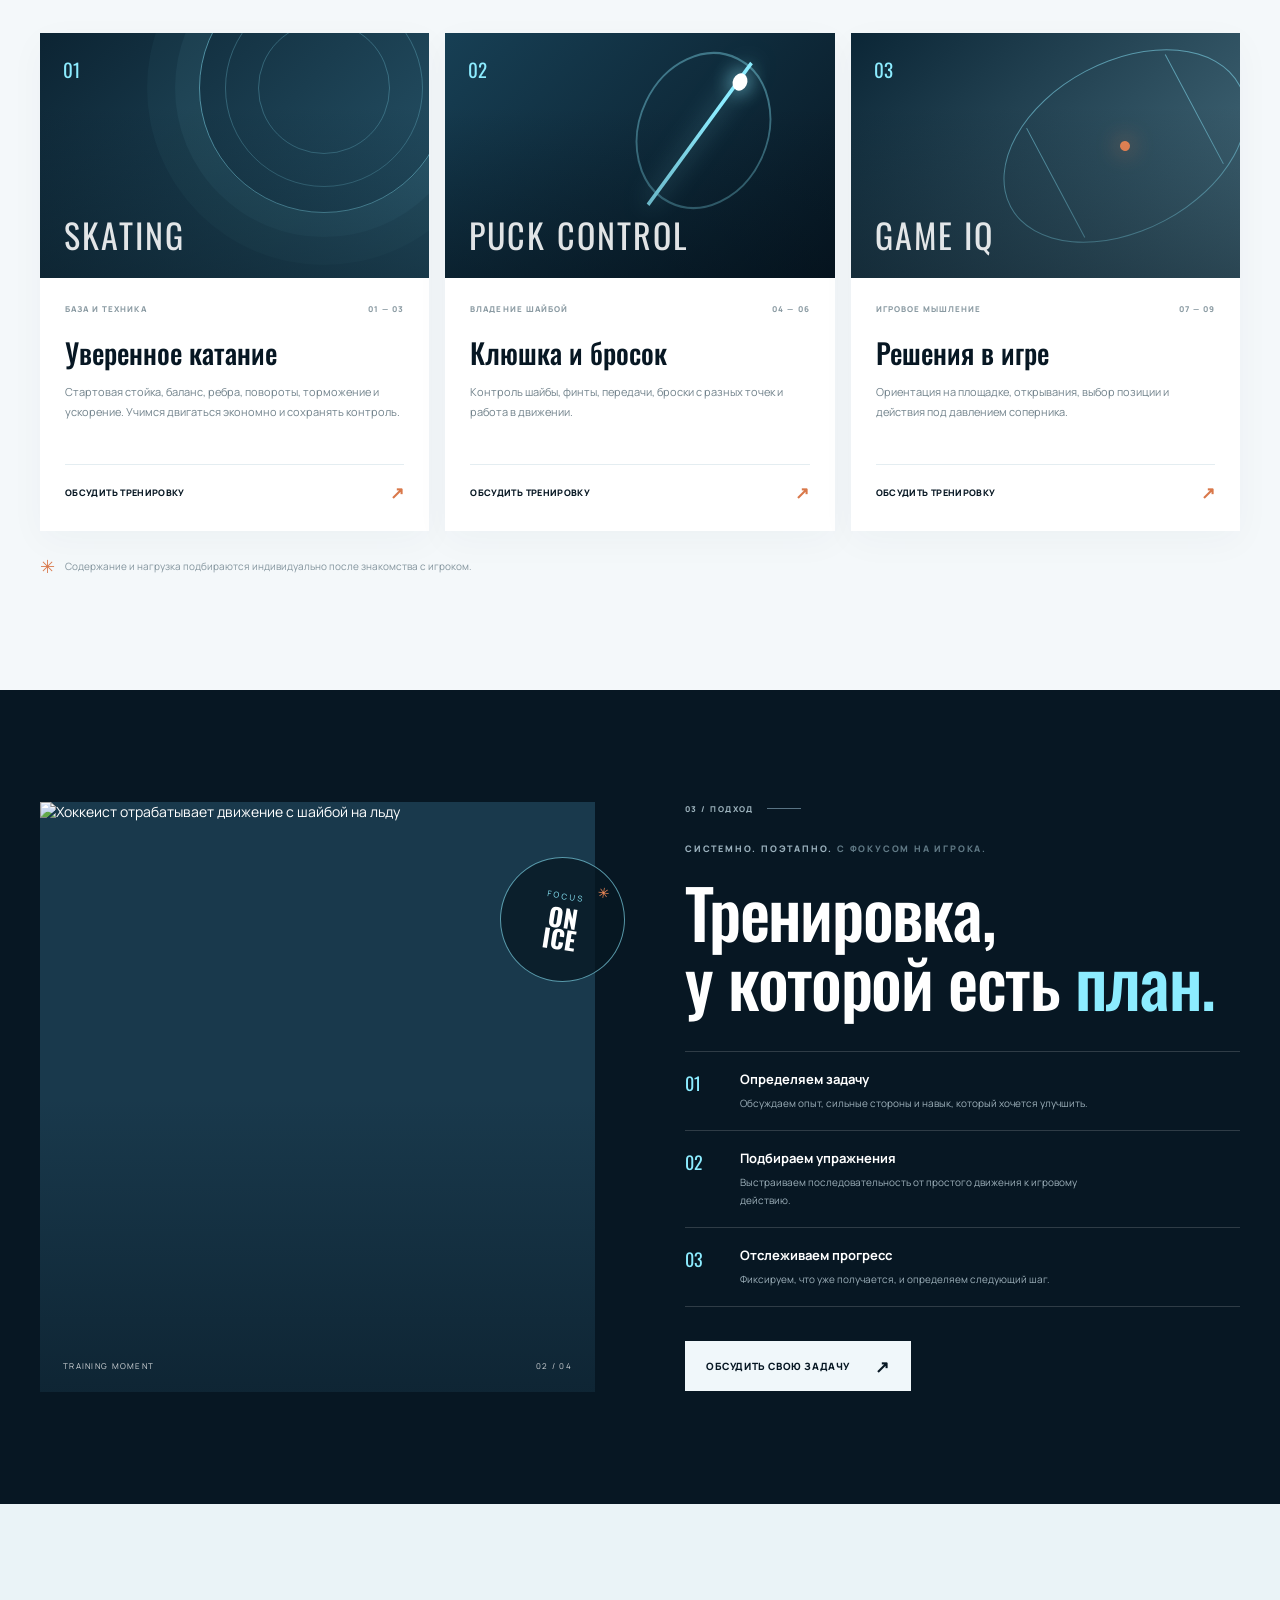
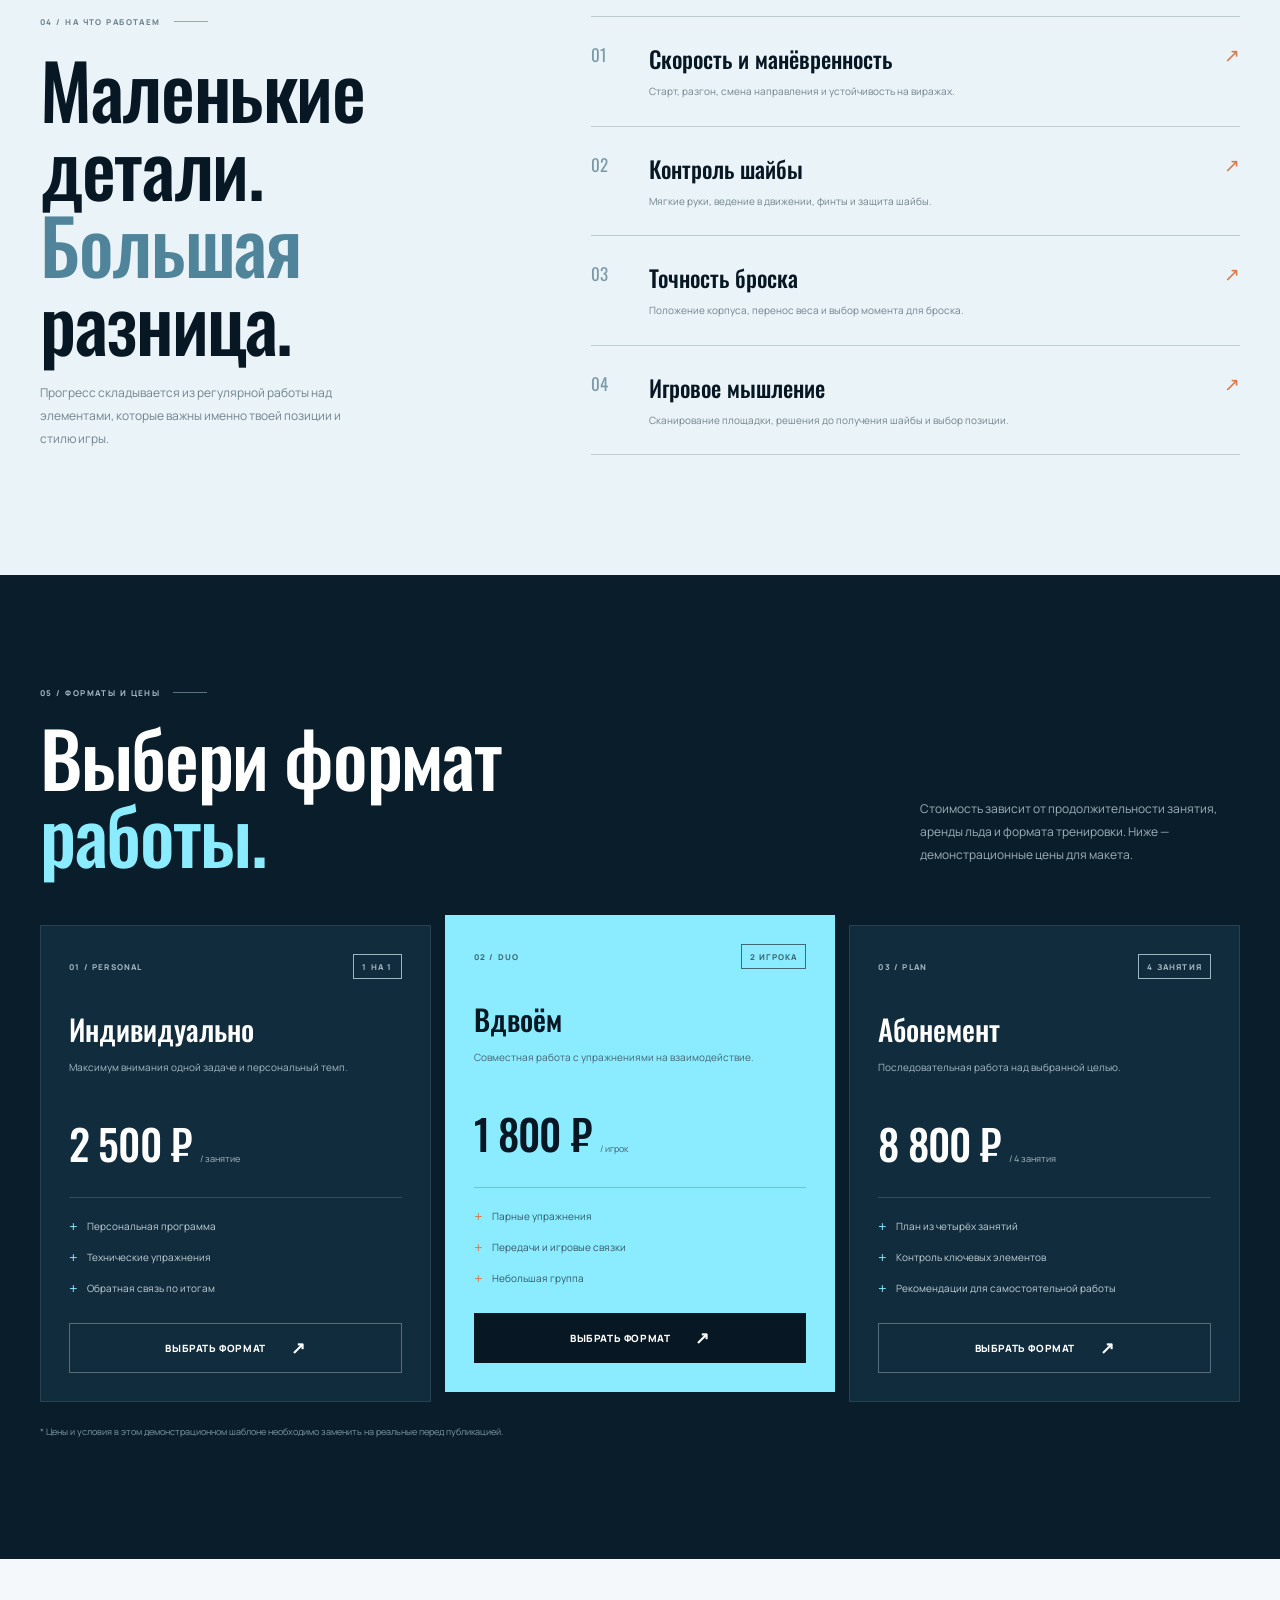
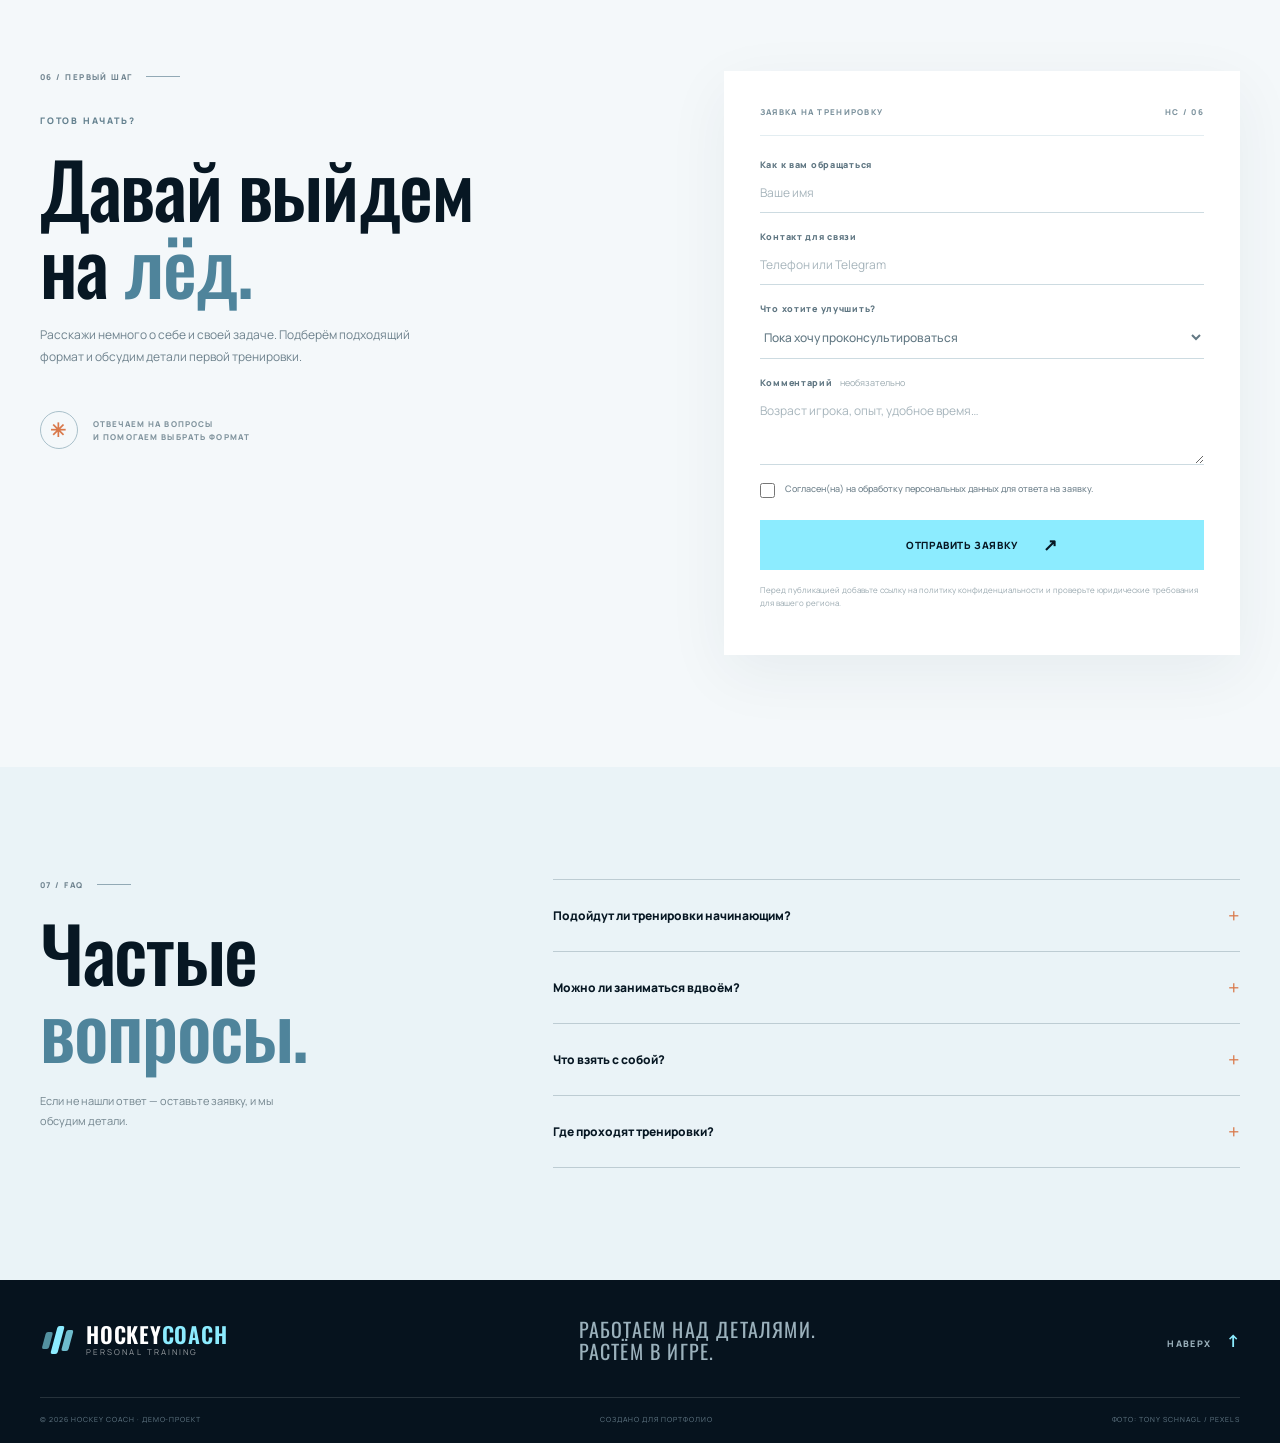
==== commit 25373111: "Use local hero image for iPhone compatibility" ====
--- a/index.html
+++ b/index.html
@@ -38,7 +38,7 @@
 
     <main>
       <section class="hero">
-        <img class="hero-photo" src="https://www.uofmhealth.org/sites/default/files/styles/jumbo_16_9/public/2024-12/sportsmedicine-2_speclanding_2260x1240.jpg?h=4be160bb&amp;itok=4ZvmEgVO" alt="Хоккеисты проводят тренировку на ледовой арене" fetchpriority="high" loading="eager" decoding="async">
+        <div class="hero-photo" role="img" aria-label="Хоккеисты проводят тренировку на ледовой арене"></div>
         <div class="hero-shade"></div>
         <div class="container hero-content">
           <div class="hero-copy">
--- a/styles.css
+++ b/styles.css
@@ -1,7 +1,7 @@
-:root{--ink:#071723;--ink-2:#0d2535;--ink-3:#17394c;--ice:#eaf3f7;--ice-2:#d9e8ee;--muted:#70828d;--line:rgba(8,29,43,.14);--cyan:#8cecff;--orange:#f28b58;--white:#fff;--container:1200px;--font:'Manrope',Arial,sans-serif;--display:'Oswald','Arial Narrow',sans-serif}*{box-sizing:border-box}html{scroll-behavior:smooth;scroll-padding-top:88px}body{margin:0;background:var(--ice);color:var(--ink);font-family:var(--font);font-size:14px;-webkit-font-smoothing:antialiased}a{color:inherit;text-decoration:none}button,input,select,textarea{font:inherit}.container{width:min(var(--container),calc(100% - 64px));margin:0 auto}.section-pad{padding:112px 0}.site-header{position:absolute;z-index:20;top:0;left:0;width:100%;color:#fff;border-bottom:1px solid rgba(255,255,255,.17)}.header-inner{height:88px;display:flex;align-items:center;justify-content:space-between;gap:28px}.brand{display:flex;align-items:center;gap:12px;min-width:205px}.brand-mark{width:34px;height:34px;display:flex;align-items:center;justify-content:center;gap:3px;transform:skew(-15deg)}.brand-mark span{display:block;width:7px;background:var(--cyan);border-radius:2px}.brand-mark span:nth-child(1){height:17px;opacity:.58}.brand-mark span:nth-child(2){height:28px}.brand-mark span:nth-child(3){height:21px;opacity:.78}.brand-copy{display:flex;flex-direction:column;gap:1px}.brand-copy strong{font-family:var(--display);font-size:22px;line-height:1;letter-spacing:.035em;font-weight:600}.brand-copy strong span{color:var(--cyan)}.brand-copy small{font-size:8px;letter-spacing:.26em;color:rgba(255,255,255,.58)}.main-nav{display:flex;gap:36px;margin-left:auto}.main-nav a{font-size:11px;color:rgba(255,255,255,.76);transition:color .2s}.main-nav a:hover{color:var(--cyan)}.header-cta{display:inline-flex;align-items:center;gap:18px;border:1px solid rgba(140,236,255,.7);padding:13px 17px;font-size:11px;font-weight:800;letter-spacing:.04em;transition:.2s}.header-cta span{color:var(--cyan);font-size:17px}.header-cta:hover{background:var(--cyan);color:var(--ink)}.header-cta:hover span{color:var(--ink)}.menu-toggle{display:none;background:none;border:0;color:#fff}.hero{position:relative;min-height:760px;display:flex;align-items:center;overflow:hidden;background:#071723;color:#fff}.hero-photo{position:absolute;inset:0 0 0 25%;width:75%;height:100%;object-fit:cover;object-position:center 47%;opacity:.68;filter:saturate(.82)}.hero-shade{position:absolute;inset:0;background:linear-gradient(90deg,#071723 0%,rgba(7,23,35,.97) 26%,rgba(7,23,35,.72) 50%,rgba(7,23,35,.24) 100%),linear-gradient(0deg,rgba(7,23,35,.82),transparent 37%)}.hero-content{position:relative;padding-top:135px;padding-bottom:70px;min-height:760px;display:flex;flex-direction:column;justify-content:center}.hero-copy{max-width:640px;padding-bottom:68px}.eyebrow,.overline{font-size:9px;font-weight:800;letter-spacing:.2em}.eyebrow{display:flex;align-items:center;gap:12px;color:#b4cbd5}.eyebrow-line{display:inline-block;width:28px;height:1px;background:var(--cyan)}h1,h2,h3,p{margin-top:0}.hero h1{font-family:var(--display);font-size:clamp(76px,10vw,142px);line-height:.86;letter-spacing:-.025em;font-weight:600;margin:28px 0 26px}.hero h1 em,.section-heading h2 em,.intro h2 em,.approach h2 em,.results h2 em,.contact h2 em,.faq h2 em{font-style:normal;color:var(--cyan)}.hero-lead{max-width:455px;color:rgba(238,247,250,.74);font-size:14px;line-height:1.9;margin-bottom:31px}.hero-actions{display:flex;flex-wrap:wrap;gap:12px}.button{min-height:50px;display:inline-flex;align-items:center;justify-content:center;gap:25px;padding:0 20px;border:1px solid transparent;font-size:10px;font-weight:800;letter-spacing:.06em;text-transform:uppercase;transition:transform .2s,background .2s,border-color .2s;cursor:pointer}.button:hover{transform:translateY(-2px)}.button span{font-size:17px}.button-accent{background:var(--cyan);color:var(--ink)}.button-accent:hover{background:#b5f5ff}.button-ghost{border-color:rgba(255,255,255,.34);color:#fff;background:rgba(255,255,255,.03)}.button-ghost:hover{border-color:var(--cyan)}.hero-note{margin-top:28px;font-size:10px;color:rgba(255,255,255,.65);display:flex;gap:9px;align-items:center}.pulse-dot{width:7px;height:7px;border-radius:50%;background:var(--orange);box-shadow:0 0 0 5px rgba(242,139,88,.13)}.hero-side-note{position:absolute;right:0;top:44%;display:flex;align-items:center;gap:13px;writing-mode:vertical-rl;transform:rotate(180deg);font-size:9px;letter-spacing:.19em;color:rgba(255,255,255,.74)}.hero-side-note span:first-child{color:var(--cyan);font-family:var(--display);font-size:15px}.hero-side-note i{height:58px;width:1px;background:rgba(255,255,255,.36)}.hero-bottomline{position:absolute;bottom:28px;left:0;right:0;display:flex;justify-content:space-between;color:rgba(255,255,255,.48);font-size:8px;letter-spacing:.19em}.scroll-cue b{color:var(--cyan);font-size:15px;margin-left:10px}.intro{background:var(--ice)}.intro-grid{display:grid;grid-template-columns:170px 1fr auto;gap:36px;align-items:start}.section-kicker{display:flex;align-items:center;gap:13px;color:#708490;font-size:8px;font-weight:800;letter-spacing:.18em;white-space:nowrap}.section-kicker i{width:34px;height:1px;background:#92a9b5;display:block}.intro-main{max-width:790px}.overline{color:#63808e;margin-bottom:22px}.overline span{color:#a4b5bd}.intro h2,.section-heading h2,.approach h2,.results h2,.contact h2,.faq h2{font-family:var(--display);font-size:clamp(45px,6vw,76px);font-weight:500;line-height:1.02;letter-spacing:-.018em;margin:0}.intro h2 em,.results h2 em,.contact h2 em,.faq h2 em{color:#4f849b}.intro-bottom{display:flex;align-items:end;justify-content:space-between;gap:44px;margin-top:32px}.intro-bottom p{max-width:480px;color:#5d717d;font-size:13px;line-height:1.9;margin:0}.text-link{font-size:10px;font-weight:800;white-space:nowrap;border-bottom:1px solid #7f9baa;padding-bottom:8px}.text-link span{color:#d9784a;margin-left:15px;font-size:16px}.intro-number{font-family:var(--display);font-size:clamp(40px,6vw,80px);color:rgba(23,57,76,.09);font-weight:600;letter-spacing:-.04em}.intro-number span{font-size:14px;letter-spacing:.1em;color:rgba(23,57,76,.34)}.programs{background:#f4f8fa}.section-heading{display:flex;justify-content:space-between;align-items:end;gap:40px;margin-bottom:52px}.section-heading h2{margin-top:20px}.section-heading h2 em{color:#4f849b}.section-heading>p{max-width:320px;color:#6e808a;font-size:12px;line-height:1.9;margin-bottom:6px}.program-grid{display:grid;grid-template-columns:repeat(3,1fr);gap:16px}.program-card{background:#fff;min-width:0;box-shadow:0 10px 35px rgba(23,57,76,.035)}.program-visual{height:245px;position:relative;overflow:hidden;background:#132f42;color:#fff}.visual-skating{background:linear-gradient(135deg,#0c2433,#28566b)}.visual-stick{background:linear-gradient(135deg,#173f54,#071723)}.visual-game{background:linear-gradient(135deg,#0b2636,#476d7d)}.program-visual:after{content:"";position:absolute;inset:0;background:linear-gradient(0deg,rgba(2,14,23,.42),transparent 70%)}.visual-index{position:absolute;top:22px;left:23px;color:var(--cyan);font-family:var(--display);font-size:19px;z-index:2}.visual-word{position:absolute;left:24px;bottom:18px;z-index:2;font-family:var(--display);font-size:34px;letter-spacing:.06em;color:rgba(255,255,255,.88)}.ice-ring{position:absolute;width:250px;height:250px;border:1px solid rgba(140,236,255,.5);border-radius:50%;right:-20px;top:-70px;box-shadow:0 0 0 24px rgba(140,236,255,.05),0 0 0 52px rgba(140,236,255,.035)}.ice-ring:before,.ice-ring:after{content:"";position:absolute;border:1px solid rgba(140,236,255,.25);border-radius:50%}.ice-ring:before{inset:25px}.ice-ring:after{inset:58px}.puck-mark{position:absolute;width:145px;height:145px;right:15%;top:10%;border:2px solid rgba(140,236,255,.38);border-radius:50%;transform:rotate(-25deg) skew(-12deg)}.puck-mark:before{content:"";position:absolute;width:160px;height:4px;background:var(--cyan);left:-14px;top:70px;transform:rotate(-32deg);box-shadow:0 0 23px rgba(140,236,255,.6)}.puck-mark:after{content:"";position:absolute;width:16px;height:16px;border-radius:50%;background:#fff;right:15px;top:34px;box-shadow:0 0 20px #8cecff}.game-lines{position:absolute;width:260px;height:170px;right:-15px;top:28px;border:1px solid rgba(140,236,255,.5);border-radius:50%;transform:rotate(-28deg)}.game-lines:before{content:"";position:absolute;inset:22px 50px;border-left:1px solid rgba(140,236,255,.5);border-right:1px solid rgba(140,236,255,.5)}.game-lines:after{content:"";position:absolute;left:50%;top:50%;width:10px;height:10px;transform:translate(-50%,-50%);background:var(--orange);border-radius:50%;box-shadow:0 0 22px var(--orange)}.program-info{padding:25px 25px 27px}.program-meta{display:flex;justify-content:space-between;color:#8b9ba3;font-size:8px;font-weight:800;letter-spacing:.13em}.program-info h3{font-family:var(--display);font-size:28px;font-weight:500;margin:18px 0 9px}.program-info p{font-size:11px;color:#71828b;line-height:1.85;min-height:61px;margin-bottom:21px}.card-link{display:flex;justify-content:space-between;align-items:center;border-top:1px solid #e4edf1;padding-top:16px;font-size:9px;font-weight:800;text-transform:uppercase;letter-spacing:.04em}.card-link span{font-size:17px;color:#d9784a}.program-footnote{margin-top:23px;color:#83949d;font-size:10px;display:flex;align-items:center;gap:10px}.mini-star{font-size:18px;color:#d9784a}.approach{background:var(--ink);color:#fff}.approach-grid{display:grid;grid-template-columns:1fr 1fr;gap:90px;align-items:center}.approach-image-wrap{position:relative;min-height:590px;background:#19394c}.approach-image{position:absolute;inset:0;display:block;width:100%;height:100%;object-fit:cover;object-position:center;filter:saturate(.78);opacity:.94}.approach-image-wrap:after{content:"";position:absolute;inset:0;background:linear-gradient(0deg,rgba(7,23,35,.58),transparent 50%)}.image-caption{position:absolute;z-index:2;left:23px;right:23px;bottom:21px;display:flex;justify-content:space-between;color:rgba(255,255,255,.82);font-size:8px;letter-spacing:.16em}.image-stamp{position:absolute;z-index:3;right:-30px;top:55px;width:125px;height:125px;border:1px solid rgba(140,236,255,.6);border-radius:50%;display:flex;flex-direction:column;justify-content:center;align-items:center;background:rgba(7,23,35,.74);transform:rotate(9deg)}.image-stamp span{font-size:8px;letter-spacing:.28em;color:var(--cyan)}.image-stamp strong{font-family:var(--display);font-size:25px;line-height:.85;text-align:center;margin-top:5px}.image-stamp i{font-style:normal;color:var(--orange);position:absolute;right:19px;top:19px}.section-kicker-light{color:#9db3bd}.section-kicker-light i{background:#597484}.overline-light{color:#9bb1bd;margin-top:28px}.overline-light span{color:#607985}.approach h2{font-size:clamp(46px,5.3vw,68px);margin-bottom:36px}.approach-steps{border-top:1px solid rgba(255,255,255,.16);margin-bottom:34px}.approach-step{display:grid;grid-template-columns:42px 1fr;gap:13px;padding:18px 0;border-bottom:1px solid rgba(255,255,255,.16)}.approach-step>span{font-family:var(--display);font-size:18px;color:var(--cyan)}.approach-step h3{font-size:13px;margin:0 0 6px}.approach-step p{font-size:10px;line-height:1.8;color:#9db0ba;margin:0;max-width:360px}.button-light{background:#f0f7fa;color:var(--ink)}.button-light:hover{background:var(--cyan)}.results{background:var(--ice)}.results-grid{display:grid;grid-template-columns:.82fr 1.18fr;gap:100px}.results-heading h2{margin:23px 0 22px}.results-heading>p{font-size:12px;line-height:1.9;color:#71838d;max-width:330px}.skill-list{border-top:1px solid #bdccd3}.skill-row{display:grid;grid-template-columns:42px 1fr 30px;gap:16px;align-items:start;padding:25px 0;border-bottom:1px solid #bdccd3}.skill-count{font-family:var(--display);font-size:17px;color:#7b9aa8}.skill-copy h3{font-family:var(--display);font-size:23px;font-weight:500;margin:0 0 7px}.skill-copy p{font-size:10px;color:#71838d;line-height:1.75;margin:0}.skill-arrow{font-size:19px;color:#d9784a;text-align:right}.pricing{background:#0a1d2a;color:#fff}.pricing-heading h2 em{color:var(--cyan)}.pricing-heading>p{color:#9db0ba}.price-grid{display:grid;grid-template-columns:repeat(3,1fr);gap:14px}.price-card{padding:28px;background:#102c3d;border:1px solid rgba(255,255,255,.1);min-height:420px;display:flex;flex-direction:column}.price-card-accent{background:var(--cyan);color:var(--ink);border-color:var(--cyan);transform:translateY(-10px)}.price-top{display:flex;justify-content:space-between;align-items:center;color:#9eb5bf;font-size:8px;font-weight:800;letter-spacing:.15em}.price-card-accent .price-top{color:#3f6979}.price-tag{border:1px solid currentColor;padding:6px 8px}.price-card h3{font-family:var(--display);font-size:29px;font-weight:500;margin:28px 0 8px}.price-card>p{font-size:10px;line-height:1.8;color:#a7bac3;min-height:36px;margin-bottom:18px}.price-card-accent>p{color:#426574}.price-value{display:flex;align-items:baseline;gap:8px;padding-bottom:23px;border-bottom:1px solid rgba(255,255,255,.15)}.price-card-accent .price-value{border-color:rgba(7,23,35,.2)}.price-value strong{font-family:var(--display);font-size:42px;font-weight:500;letter-spacing:-.02em}.price-value span{font-size:9px;color:#a5bac4}.price-card-accent .price-value span{color:#426574}.price-card ul{list-style:none;padding:0;margin:18px 0 24px;display:grid;gap:10px}.price-card li{font-size:10px;color:#c1d0d6;display:flex;align-items:center;gap:9px}.price-card li:before{content:"+";font-size:15px;color:var(--cyan)}.price-card-accent li{color:#335968}.price-card-accent li:before{color:#d9784a}.button-outline-light{margin-top:auto;border-color:rgba(255,255,255,.3);color:#fff}.button-outline-light:hover{border-color:var(--cyan);background:rgba(140,236,255,.08)}.button-dark{margin-top:auto;background:var(--ink);color:#fff}.button-dark:hover{background:#17394c}.pricing-note{font-size:9px;color:#7f98a4;margin-top:23px}.contact{background:#f4f8fa}.contact-grid{display:grid;grid-template-columns:1fr .9fr;gap:110px;align-items:start}.contact h2{margin:20px 0 20px}.contact-copy .overline{margin-top:32px}.contact-lead{font-size:12px;line-height:1.9;color:#6e828d;max-width:400px}.contact-aside{display:flex;align-items:center;gap:15px;margin-top:42px;color:#81949e;font-size:8px;line-height:1.7;letter-spacing:.14em;font-weight:800}.contact-aside-icon{display:grid;place-items:center;width:38px;height:38px;border:1px solid #a9c0ca;border-radius:50%;color:#d9784a;font-size:19px}.contact-form{background:#fff;padding:35px 36px;box-shadow:0 18px 60px rgba(23,57,76,.06)}.form-title{display:flex;justify-content:space-between;color:#7c929d;font-size:8px;font-weight:800;letter-spacing:.16em;border-bottom:1px solid #e3edf1;padding-bottom:18px;margin-bottom:22px}.contact-form label{display:block;font-size:9px;font-weight:800;letter-spacing:.08em;color:#5e7581;margin-bottom:17px}.contact-form input,.contact-form select,.contact-form textarea{display:block;width:100%;border:0;border-bottom:1px solid #cddbe1;border-radius:0;background:transparent;padding:13px 0 11px;color:var(--ink);font:500 12px var(--font);outline:none;transition:border-color .2s}.contact-form input:focus,.contact-form select:focus,.contact-form textarea:focus{border-color:#3f95ad}.contact-form textarea{resize:vertical;min-height:75px}.contact-form input::placeholder,.contact-form textarea::placeholder{color:#a7b5bc;font-weight:400}.contact-form select{color:#637984;appearance:auto}.optional{color:#9baab0;font-weight:400;letter-spacing:0;text-transform:none;margin-left:5px}.form-submit{width:100%;margin-top:7px;border:0}.form-privacy{font-size:8px;color:#9aa9b0;line-height:1.7;margin:13px 0 0}.form-feedback{font-size:10px;line-height:1.6;color:#267451;margin:10px 0 0;min-height:0}.faq{background:var(--ice)}.faq-grid{display:grid;grid-template-columns:.75fr 1.25fr;gap:100px}.faq h2{margin:23px 0}.faq-grid>div:first-child>p{max-width:250px;color:#73858e;font-size:11px;line-height:1.8}.faq-list{border-top:1px solid #bdccd3}.faq-list details{border-bottom:1px solid #bdccd3}.faq-list summary{list-style:none;cursor:pointer;display:flex;justify-content:space-between;align-items:center;gap:25px;padding:22px 0;font-size:12px;font-weight:800}.faq-list summary::-webkit-details-marker{display:none}.faq-list summary span{font-size:20px;color:#d9784a;font-weight:400;transition:transform .2s}.faq-list details[open] summary span{transform:rotate(45deg)}.faq-list details p{color:#6f838d;font-size:10px;line-height:1.85;max-width:550px;padding:0 35px 19px 0;margin:0}.site-footer{background:#06131e;color:#fff;padding:38px 0 19px}.footer-main{display:flex;justify-content:space-between;align-items:center;padding-bottom:34px}.brand-footer{min-width:unset}.footer-main>p{font-family:var(--display);font-size:20px;line-height:1.12;letter-spacing:.06em;color:#9bb1bc;margin:0}.footer-top{font-size:9px;font-weight:800;letter-spacing:.15em;color:#9bb1bc}.footer-top span{font-size:17px;color:var(--cyan);margin-left:12px}.footer-bottom{display:flex;justify-content:space-between;gap:15px;border-top:1px solid rgba(255,255,255,.13);padding-top:17px;color:#637986;font-size:7px;letter-spacing:.14em}.site-shell{overflow:hidden}
+:root{--ink:#071723;--ink-2:#0d2535;--ink-3:#17394c;--ice:#eaf3f7;--ice-2:#d9e8ee;--muted:#70828d;--line:rgba(8,29,43,.14);--cyan:#8cecff;--orange:#f28b58;--white:#fff;--container:1200px;--font:'Manrope',Arial,sans-serif;--display:'Oswald','Arial Narrow',sans-serif}*{box-sizing:border-box}html{scroll-behavior:smooth;scroll-padding-top:88px}body{margin:0;background:var(--ice);color:var(--ink);font-family:var(--font);font-size:14px;-webkit-font-smoothing:antialiased}a{color:inherit;text-decoration:none}button,input,select,textarea{font:inherit}.container{width:min(var(--container),calc(100% - 64px));margin:0 auto}.section-pad{padding:112px 0}.site-header{position:absolute;z-index:20;top:0;left:0;width:100%;color:#fff;border-bottom:1px solid rgba(255,255,255,.17)}.header-inner{height:88px;display:flex;align-items:center;justify-content:space-between;gap:28px}.brand{display:flex;align-items:center;gap:12px;min-width:205px}.brand-mark{width:34px;height:34px;display:flex;align-items:center;justify-content:center;gap:3px;transform:skew(-15deg)}.brand-mark span{display:block;width:7px;background:var(--cyan);border-radius:2px}.brand-mark span:nth-child(1){height:17px;opacity:.58}.brand-mark span:nth-child(2){height:28px}.brand-mark span:nth-child(3){height:21px;opacity:.78}.brand-copy{display:flex;flex-direction:column;gap:1px}.brand-copy strong{font-family:var(--display);font-size:22px;line-height:1;letter-spacing:.035em;font-weight:600}.brand-copy strong span{color:var(--cyan)}.brand-copy small{font-size:8px;letter-spacing:.26em;color:rgba(255,255,255,.58)}.main-nav{display:flex;gap:36px;margin-left:auto}.main-nav a{font-size:11px;color:rgba(255,255,255,.76);transition:color .2s}.main-nav a:hover{color:var(--cyan)}.header-cta{display:inline-flex;align-items:center;gap:18px;border:1px solid rgba(140,236,255,.7);padding:13px 17px;font-size:11px;font-weight:800;letter-spacing:.04em;transition:.2s}.header-cta span{color:var(--cyan);font-size:17px}.header-cta:hover{background:var(--cyan);color:var(--ink)}.header-cta:hover span{color:var(--ink)}.menu-toggle{display:none;background:none;border:0;color:#fff}.hero{position:relative;min-height:760px;display:flex;align-items:center;overflow:hidden;background:#071723;color:#fff}.hero-photo{position:absolute;display:block;inset:0 0 0 25%;width:75%;height:100%;object-fit:cover;object-position:center 47%;opacity:.74;filter:saturate(.86)}.hero-shade{position:absolute;inset:0;background:linear-gradient(90deg,#071723 0%,rgba(7,23,35,.97) 26%,rgba(7,23,35,.72) 50%,rgba(7,23,35,.24) 100%),linear-gradient(0deg,rgba(7,23,35,.82),transparent 37%)}.hero-content{position:relative;padding-top:135px;padding-bottom:70px;min-height:760px;display:flex;flex-direction:column;justify-content:center}.hero-copy{max-width:640px;padding-bottom:68px}.eyebrow,.overline{font-size:9px;font-weight:800;letter-spacing:.2em}.eyebrow{display:flex;align-items:center;gap:12px;color:#b4cbd5}.eyebrow-line{display:inline-block;width:28px;height:1px;background:var(--cyan)}h1,h2,h3,p{margin-top:0}.hero h1{font-family:var(--display);font-size:clamp(76px,10vw,142px);line-height:.86;letter-spacing:-.025em;font-weight:600;margin:28px 0 26px}.hero h1 em,.section-heading h2 em,.intro h2 em,.approach h2 em,.results h2 em,.contact h2 em,.faq h2 em{font-style:normal;color:var(--cyan)}.hero-lead{max-width:455px;color:rgba(238,247,250,.74);font-size:14px;line-height:1.9;margin-bottom:31px}.hero-actions{display:flex;flex-wrap:wrap;gap:12px}.button{min-height:50px;display:inline-flex;align-items:center;justify-content:center;gap:25px;padding:0 20px;border:1px solid transparent;font-size:10px;font-weight:800;letter-spacing:.06em;text-transform:uppercase;transition:transform .2s,background .2s,border-color .2s;cursor:pointer}.button:hover{transform:translateY(-2px)}.button span{font-size:17px}.button-accent{background:var(--cyan);color:var(--ink)}.button-accent:hover{background:#b5f5ff}.button-ghost{border-color:rgba(255,255,255,.34);color:#fff;background:rgba(255,255,255,.03)}.button-ghost:hover{border-color:var(--cyan)}.hero-note{margin-top:28px;font-size:10px;color:rgba(255,255,255,.65);display:flex;gap:9px;align-items:center}.pulse-dot{width:7px;height:7px;border-radius:50%;background:var(--orange);box-shadow:0 0 0 5px rgba(242,139,88,.13)}.hero-side-note{position:absolute;right:0;top:44%;display:flex;align-items:center;gap:13px;writing-mode:vertical-rl;transform:rotate(180deg);font-size:9px;letter-spacing:.19em;color:rgba(255,255,255,.74)}.hero-side-note span:first-child{color:var(--cyan);font-family:var(--display);font-size:15px}.hero-side-note i{height:58px;width:1px;background:rgba(255,255,255,.36)}.hero-bottomline{position:absolute;bottom:28px;left:0;right:0;display:flex;justify-content:space-between;color:rgba(255,255,255,.48);font-size:8px;letter-spacing:.19em}.scroll-cue b{color:var(--cyan);font-size:15px;margin-left:10px}.intro{background:var(--ice)}.intro-grid{display:grid;grid-template-columns:170px 1fr auto;gap:36px;align-items:start}.section-kicker{display:flex;align-items:center;gap:13px;color:#708490;font-size:8px;font-weight:800;letter-spacing:.18em;white-space:nowrap}.section-kicker i{width:34px;height:1px;background:#92a9b5;display:block}.intro-main{max-width:790px}.overline{color:#63808e;margin-bottom:22px}.overline span{color:#a4b5bd}.intro h2,.section-heading h2,.approach h2,.results h2,.contact h2,.faq h2{font-family:var(--display);font-size:clamp(45px,6vw,76px);font-weight:500;line-height:1.02;letter-spacing:-.018em;margin:0}.intro h2 em,.results h2 em,.contact h2 em,.faq h2 em{color:#4f849b}.intro-bottom{display:flex;align-items:end;justify-content:space-between;gap:44px;margin-top:32px}.intro-bottom p{max-width:480px;color:#5d717d;font-size:13px;line-height:1.9;margin:0}.text-link{font-size:10px;font-weight:800;white-space:nowrap;border-bottom:1px solid #7f9baa;padding-bottom:8px}.text-link span{color:#d9784a;margin-left:15px;font-size:16px}.intro-number{font-family:var(--display);font-size:clamp(40px,6vw,80px);color:rgba(23,57,76,.09);font-weight:600;letter-spacing:-.04em}.intro-number span{font-size:14px;letter-spacing:.1em;color:rgba(23,57,76,.34)}.programs{background:#f4f8fa}.section-heading{display:flex;justify-content:space-between;align-items:end;gap:40px;margin-bottom:52px}.section-heading h2{margin-top:20px}.section-heading h2 em{color:#4f849b}.section-heading>p{max-width:320px;color:#6e808a;font-size:12px;line-height:1.9;margin-bottom:6px}.program-grid{display:grid;grid-template-columns:repeat(3,1fr);gap:16px}.program-card{background:#fff;min-width:0;box-shadow:0 10px 35px rgba(23,57,76,.035)}.program-visual{height:245px;position:relative;overflow:hidden;background:#132f42;color:#fff}.visual-skating{background:linear-gradient(135deg,#0c2433,#28566b)}.visual-stick{background:linear-gradient(135deg,#173f54,#071723)}.visual-game{background:linear-gradient(135deg,#0b2636,#476d7d)}.program-visual:after{content:"";position:absolute;inset:0;background:linear-gradient(0deg,rgba(2,14,23,.42),transparent 70%)}.visual-index{position:absolute;top:22px;left:23px;color:var(--cyan);font-family:var(--display);font-size:19px;z-index:2}.visual-word{position:absolute;left:24px;bottom:18px;z-index:2;font-family:var(--display);font-size:34px;letter-spacing:.06em;color:rgba(255,255,255,.88)}.ice-ring{position:absolute;width:250px;height:250px;border:1px solid rgba(140,236,255,.5);border-radius:50%;right:-20px;top:-70px;box-shadow:0 0 0 24px rgba(140,236,255,.05),0 0 0 52px rgba(140,236,255,.035)}.ice-ring:before,.ice-ring:after{content:"";position:absolute;border:1px solid rgba(140,236,255,.25);border-radius:50%}.ice-ring:before{inset:25px}.ice-ring:after{inset:58px}.puck-mark{position:absolute;width:145px;height:145px;right:15%;top:10%;border:2px solid rgba(140,236,255,.38);border-radius:50%;transform:rotate(-25deg) skew(-12deg)}.puck-mark:before{content:"";position:absolute;width:160px;height:4px;background:var(--cyan);left:-14px;top:70px;transform:rotate(-32deg);box-shadow:0 0 23px rgba(140,236,255,.6)}.puck-mark:after{content:"";position:absolute;width:16px;height:16px;border-radius:50%;background:#fff;right:15px;top:34px;box-shadow:0 0 20px #8cecff}.game-lines{position:absolute;width:260px;height:170px;right:-15px;top:28px;border:1px solid rgba(140,236,255,.5);border-radius:50%;transform:rotate(-28deg)}.game-lines:before{content:"";position:absolute;inset:22px 50px;border-left:1px solid rgba(140,236,255,.5);border-right:1px solid rgba(140,236,255,.5)}.game-lines:after{content:"";position:absolute;left:50%;top:50%;width:10px;height:10px;transform:translate(-50%,-50%);background:var(--orange);border-radius:50%;box-shadow:0 0 22px var(--orange)}.program-info{padding:25px 25px 27px}.program-meta{display:flex;justify-content:space-between;color:#8b9ba3;font-size:8px;font-weight:800;letter-spacing:.13em}.program-info h3{font-family:var(--display);font-size:28px;font-weight:500;margin:18px 0 9px}.program-info p{font-size:11px;color:#71828b;line-height:1.85;min-height:61px;margin-bottom:21px}.card-link{display:flex;justify-content:space-between;align-items:center;border-top:1px solid #e4edf1;padding-top:16px;font-size:9px;font-weight:800;text-transform:uppercase;letter-spacing:.04em}.card-link span{font-size:17px;color:#d9784a}.program-footnote{margin-top:23px;color:#83949d;font-size:10px;display:flex;align-items:center;gap:10px}.mini-star{font-size:18px;color:#d9784a}.approach{background:var(--ink);color:#fff}.approach-grid{display:grid;grid-template-columns:1fr 1fr;gap:90px;align-items:center}.approach-image-wrap{position:relative;min-height:590px;background:#19394c}.approach-image{position:absolute;display:block;inset:0;width:100%;height:100%;max-width:none;object-fit:cover;object-position:center;filter:saturate(.82);opacity:1}.approach-image-wrap:after{content:"";position:absolute;inset:0;background:linear-gradient(0deg,rgba(7,23,35,.58),transparent 50%)}.image-caption{position:absolute;z-index:2;left:23px;right:23px;bottom:21px;display:flex;justify-content:space-between;color:rgba(255,255,255,.82);font-size:8px;letter-spacing:.16em}.image-stamp{position:absolute;z-index:3;right:-30px;top:55px;width:125px;height:125px;border:1px solid rgba(140,236,255,.6);border-radius:50%;display:flex;flex-direction:column;justify-content:center;align-items:center;background:rgba(7,23,35,.74);transform:rotate(9deg)}.image-stamp span{font-size:8px;letter-spacing:.28em;color:var(--cyan)}.image-stamp strong{font-family:var(--display);font-size:25px;line-height:.85;text-align:center;margin-top:5px}.image-stamp i{font-style:normal;color:var(--orange);position:absolute;right:19px;top:19px}.section-kicker-light{color:#9db3bd}.section-kicker-light i{background:#597484}.overline-light{color:#9bb1bd;margin-top:28px}.overline-light span{color:#607985}.approach h2{font-size:clamp(46px,5.3vw,68px);margin-bottom:36px}.approach-steps{border-top:1px solid rgba(255,255,255,.16);margin-bottom:34px}.approach-step{display:grid;grid-template-columns:42px 1fr;gap:13px;padding:18px 0;border-bottom:1px solid rgba(255,255,255,.16)}.approach-step>span{font-family:var(--display);font-size:18px;color:var(--cyan)}.approach-step h3{font-size:13px;margin:0 0 6px}.approach-step p{font-size:10px;line-height:1.8;color:#9db0ba;margin:0;max-width:360px}.button-light{background:#f0f7fa;color:var(--ink)}.button-light:hover{background:var(--cyan)}.results{background:var(--ice)}.results-grid{display:grid;grid-template-columns:.82fr 1.18fr;gap:100px}.results-heading h2{margin:23px 0 22px}.results-heading>p{font-size:12px;line-height:1.9;color:#71838d;max-width:330px}.skill-list{border-top:1px solid #bdccd3}.skill-row{display:grid;grid-template-columns:42px 1fr 30px;gap:16px;align-items:start;padding:25px 0;border-bottom:1px solid #bdccd3}.skill-count{font-family:var(--display);font-size:17px;color:#7b9aa8}.skill-copy h3{font-family:var(--display);font-size:23px;font-weight:500;margin:0 0 7px}.skill-copy p{font-size:10px;color:#71838d;line-height:1.75;margin:0}.skill-arrow{font-size:19px;color:#d9784a;text-align:right}.pricing{background:#0a1d2a;color:#fff}.pricing-heading h2 em{color:var(--cyan)}.pricing-heading>p{color:#9db0ba}.price-grid{display:grid;grid-template-columns:repeat(3,1fr);gap:14px}.price-card{padding:28px;background:#102c3d;border:1px solid rgba(255,255,255,.1);min-height:420px;display:flex;flex-direction:column}.price-card-accent{background:var(--cyan);color:var(--ink);border-color:var(--cyan);transform:translateY(-10px)}.price-top{display:flex;justify-content:space-between;align-items:center;color:#9eb5bf;font-size:8px;font-weight:800;letter-spacing:.15em}.price-card-accent .price-top{color:#3f6979}.price-tag{border:1px solid currentColor;padding:6px 8px}.price-card h3{font-family:var(--display);font-size:29px;font-weight:500;margin:28px 0 8px}.price-card>p{font-size:10px;line-height:1.8;color:#a7bac3;min-height:36px;margin-bottom:18px}.price-card-accent>p{color:#426574}.price-value{display:flex;align-items:baseline;gap:8px;padding-bottom:23px;border-bottom:1px solid rgba(255,255,255,.15)}.price-card-accent .price-value{border-color:rgba(7,23,35,.2)}.price-value strong{font-family:var(--display);font-size:42px;font-weight:500;letter-spacing:-.02em}.price-value span{font-size:9px;color:#a5bac4}.price-card-accent .price-value span{color:#426574}.price-card ul{list-style:none;padding:0;margin:18px 0 24px;display:grid;gap:10px}.price-card li{font-size:10px;color:#c1d0d6;display:flex;align-items:center;gap:9px}.price-card li:before{content:"+";font-size:15px;color:var(--cyan)}.price-card-accent li{color:#335968}.price-card-accent li:before{color:#d9784a}.button-outline-light{margin-top:auto;border-color:rgba(255,255,255,.3);color:#fff}.button-outline-light:hover{border-color:var(--cyan);background:rgba(140,236,255,.08)}.button-dark{margin-top:auto;background:var(--ink);color:#fff}.button-dark:hover{background:#17394c}.pricing-note{font-size:9px;color:#7f98a4;margin-top:23px}.contact{background:#f4f8fa}.contact-grid{display:grid;grid-template-columns:1fr .9fr;gap:110px;align-items:start}.contact h2{margin:20px 0 20px}.contact-copy .overline{margin-top:32px}.contact-lead{font-size:12px;line-height:1.9;color:#6e828d;max-width:400px}.contact-aside{display:flex;align-items:center;gap:15px;margin-top:42px;color:#81949e;font-size:8px;line-height:1.7;letter-spacing:.14em;font-weight:800}.contact-aside-icon{display:grid;place-items:center;width:38px;height:38px;border:1px solid #a9c0ca;border-radius:50%;color:#d9784a;font-size:19px}.contact-form{background:#fff;padding:35px 36px;box-shadow:0 18px 60px rgba(23,57,76,.06)}.form-title{display:flex;justify-content:space-between;color:#7c929d;font-size:8px;font-weight:800;letter-spacing:.16em;border-bottom:1px solid #e3edf1;padding-bottom:18px;margin-bottom:22px}.contact-form label{display:block;font-size:9px;font-weight:800;letter-spacing:.08em;color:#5e7581;margin-bottom:17px}.contact-form input,.contact-form select,.contact-form textarea{display:block;width:100%;border:0;border-bottom:1px solid #cddbe1;border-radius:0;background:transparent;padding:13px 0 11px;color:var(--ink);font:500 12px var(--font);outline:none;transition:border-color .2s}.contact-form input:focus,.contact-form select:focus,.contact-form textarea:focus{border-color:#3f95ad}.contact-form textarea{resize:vertical;min-height:75px}.contact-form input::placeholder,.contact-form textarea::placeholder{color:#a7b5bc;font-weight:400}.contact-form select{color:#637984;appearance:auto}.optional{color:#9baab0;font-weight:400;letter-spacing:0;text-transform:none;margin-left:5px}.form-submit{width:100%;margin-top:7px;border:0}.form-privacy{font-size:8px;color:#9aa9b0;line-height:1.7;margin:13px 0 0}.form-feedback{font-size:10px;line-height:1.6;color:#267451;margin:10px 0 0;min-height:0}.faq{background:var(--ice)}.faq-grid{display:grid;grid-template-columns:.75fr 1.25fr;gap:100px}.faq h2{margin:23px 0}.faq-grid>div:first-child>p{max-width:250px;color:#73858e;font-size:11px;line-height:1.8}.faq-list{border-top:1px solid #bdccd3}.faq-list details{border-bottom:1px solid #bdccd3}.faq-list summary{list-style:none;cursor:pointer;display:flex;justify-content:space-between;align-items:center;gap:25px;padding:22px 0;font-size:12px;font-weight:800}.faq-list summary::-webkit-details-marker{display:none}.faq-list summary span{font-size:20px;color:#d9784a;font-weight:400;transition:transform .2s}.faq-list details[open] summary span{transform:rotate(45deg)}.faq-list details p{color:#6f838d;font-size:10px;line-height:1.85;max-width:550px;padding:0 35px 19px 0;margin:0}.site-footer{background:#06131e;color:#fff;padding:38px 0 19px}.footer-main{display:flex;justify-content:space-between;align-items:center;padding-bottom:34px}.brand-footer{min-width:unset}.footer-main>p{font-family:var(--display);font-size:20px;line-height:1.12;letter-spacing:.06em;color:#9bb1bc;margin:0}.footer-top{font-size:9px;font-weight:800;letter-spacing:.15em;color:#9bb1bc}.footer-top span{font-size:17px;color:var(--cyan);margin-left:12px}.footer-bottom{display:flex;justify-content:space-between;gap:15px;border-top:1px solid rgba(255,255,255,.13);padding-top:17px;color:#637986;font-size:7px;letter-spacing:.14em}.site-shell{overflow:hidden}
 @media(max-width:1000px){.container{width:min(var(--container),calc(100% - 44px))}.main-nav{gap:20px}.approach-grid{gap:55px}.approach-image-wrap{min-height:520px}.results-grid,.contact-grid,.faq-grid{gap:55px}.program-visual{height:205px}.program-info{padding:21px}.price-card{padding:23px}.price-value strong{font-size:35px}}
-@media(max-width:760px){.section-pad{padding:78px 0}.container{width:calc(100% - 40px)}.site-header{background:rgba(7,23,35,.5);backdrop-filter:blur(12px)}.header-inner{height:72px}.brand{min-width:0}.brand-copy strong{font-size:19px}.brand-mark{width:29px;height:29px}.header-cta{margin-left:auto;padding:10px 12px;gap:8px;font-size:9px}.menu-toggle{display:flex;flex-direction:column;gap:6px;order:3;padding:10px 0 10px 10px;cursor:pointer}.menu-toggle span{width:23px;height:1px;background:#fff;transition:.2s}.menu-toggle[aria-expanded=true] span:first-child{transform:translateY(3.5px) rotate(45deg)}.menu-toggle[aria-expanded=true] span:last-child{transform:translateY(-3.5px) rotate(-45deg)}.main-nav{position:absolute;top:72px;left:0;right:0;background:#071723;display:none;flex-direction:column;gap:0;padding:10px 20px 20px;border-bottom:1px solid rgba(255,255,255,.15)}.main-nav.is-open{display:flex}.main-nav a{padding:15px 0;border-bottom:1px solid rgba(255,255,255,.1);font-size:12px}.hero{min-height:740px}.hero-photo{inset:0;width:100%;height:100%;object-position:58% center;opacity:.82;filter:saturate(.9)}.hero-shade{background:linear-gradient(90deg,rgba(7,23,35,.86) 0%,rgba(7,23,35,.48) 58%,rgba(7,23,35,.24) 100%),linear-gradient(0deg,rgba(7,23,35,.74) 0%,transparent 72%)}.hero-content{min-height:740px;padding-top:120px;padding-bottom:90px}.hero-copy{padding-bottom:45px}.hero h1{font-size:clamp(76px,19vw,120px);margin:27px 0 22px}.hero-lead{font-size:12px;max-width:400px}.hero-actions{gap:9px}.button{min-height:48px;padding:0 14px;gap:15px;font-size:9px}.hero-side-note{display:none}.hero-bottomline{bottom:22px;font-size:7px;letter-spacing:.12em}.scroll-cue{display:none}.intro-grid{grid-template-columns:1fr;gap:26px}.intro-number{display:none}.intro h2,.section-heading h2,.approach h2,.results h2,.contact h2,.faq h2{font-size:clamp(43px,11vw,62px)}.intro-bottom{align-items:start;flex-direction:column;gap:22px;margin-top:24px}.intro-bottom p{font-size:12px}.section-heading{display:block;margin-bottom:34px}.section-heading>p{margin-top:23px;max-width:440px}.program-grid{grid-template-columns:1fr;gap:14px}.program-card{display:grid;grid-template-columns:.8fr 1.2fr}.program-visual{height:auto;min-height:235px}.program-info{padding:20px}.program-info h3{font-size:25px}.program-info p{min-height:0;font-size:10px}.visual-word{font-size:27px;left:17px}.visual-index{left:17px;top:16px}.approach-grid{grid-template-columns:1fr;gap:46px}.approach-image-wrap{min-height:430px;width:calc(100% - 18px)}.image-stamp{right:-18px;width:105px;height:105px}.image-stamp strong{font-size:21px}.overline-light{margin-top:0}.approach h2{margin-bottom:28px}.results-grid{grid-template-columns:1fr;gap:35px}.results-heading>p{max-width:440px}.skill-row{padding:21px 0;grid-template-columns:30px 1fr 20px;gap:12px}.skill-copy h3{font-size:21px}.price-grid{grid-template-columns:1fr;gap:13px}.price-card{min-height:0;padding:25px}.price-card-accent{transform:none}.price-card h3{margin-top:20px}.price-card>p{min-height:0}.price-value{padding-bottom:17px}.price-card ul{margin:17px 0 23px}.pricing-note{line-height:1.7}.contact-grid{grid-template-columns:1fr;gap:35px}.contact-copy .overline{margin-top:24px}.contact-aside{margin-top:25px}.contact-form{padding:27px 22px}.faq-grid{grid-template-columns:1fr;gap:28px}.faq h2{margin-bottom:14px}.footer-main{flex-wrap:wrap;gap:25px}.footer-main>p{font-size:16px;margin-left:auto}.footer-top{width:100%;border-top:1px solid rgba(255,255,255,.13);padding-top:18px}.footer-bottom{flex-direction:column;gap:9px;font-size:7px}}
-@media(max-width:460px){.container{width:calc(100% - 32px)}.header-cta{display:none}.menu-toggle{margin-left:auto}.hero{min-height:700px}.hero-content{min-height:700px}.hero-photo{object-position:61% center;opacity:.86}.hero h1{font-size:78px}.hero-actions{flex-direction:column;align-items:stretch;max-width:290px}.hero-actions .button{justify-content:space-between}.hero-bottomline>span:first-child{max-width:230px;line-height:1.7}.program-card{grid-template-columns:1fr}.program-visual{height:175px;min-height:175px}.program-info{padding:22px}.program-info p{min-height:0}.approach-image-wrap{min-height:360px}.section-heading>p{font-size:11px}.skill-copy h3{font-size:19px}.footer-main{align-items:flex-start}.footer-main>p{font-size:13px;text-align:right}.brand-footer .brand-copy strong{font-size:17px}.brand-footer .brand-copy small{font-size:7px}}
+@media(max-width:760px){.section-pad{padding:78px 0}.container{width:calc(100% - 40px)}.site-header{background:rgba(7,23,35,.5);backdrop-filter:blur(12px)}.header-inner{height:72px}.brand{min-width:0}.brand-copy strong{font-size:19px}.brand-mark{width:29px;height:29px}.header-cta{margin-left:auto;padding:10px 12px;gap:8px;font-size:9px}.menu-toggle{display:flex;flex-direction:column;gap:6px;order:3;padding:10px 0 10px 10px;cursor:pointer}.menu-toggle span{width:23px;height:1px;background:#fff;transition:.2s}.menu-toggle[aria-expanded=true] span:first-child{transform:translateY(3.5px) rotate(45deg)}.menu-toggle[aria-expanded=true] span:last-child{transform:translateY(-3.5px) rotate(-45deg)}.main-nav{position:absolute;top:72px;left:0;right:0;background:#071723;display:none;flex-direction:column;gap:0;padding:10px 20px 20px;border-bottom:1px solid rgba(255,255,255,.15)}.main-nav.is-open{display:flex}.main-nav a{padding:15px 0;border-bottom:1px solid rgba(255,255,255,.1);font-size:12px}.hero{min-height:740px}.hero-photo{inset:0;display:block;width:100%;height:100%;min-height:100%;object-position:58% center;opacity:.9;filter:saturate(.95)}.hero-shade{background:linear-gradient(90deg,rgba(7,23,35,.86) 0%,rgba(7,23,35,.48) 58%,rgba(7,23,35,.24) 100%),linear-gradient(0deg,rgba(7,23,35,.74) 0%,transparent 72%)}.hero-content{min-height:740px;padding-top:120px;padding-bottom:90px}.hero-copy{padding-bottom:45px}.hero h1{font-size:clamp(76px,19vw,120px);margin:27px 0 22px}.hero-lead{font-size:12px;max-width:400px}.hero-actions{gap:9px}.button{min-height:48px;padding:0 14px;gap:15px;font-size:9px}.hero-side-note{display:none}.hero-bottomline{bottom:22px;font-size:7px;letter-spacing:.12em}.scroll-cue{display:none}.intro-grid{grid-template-columns:1fr;gap:26px}.intro-number{display:none}.intro h2,.section-heading h2,.approach h2,.results h2,.contact h2,.faq h2{font-size:clamp(43px,11vw,62px)}.intro-bottom{align-items:start;flex-direction:column;gap:22px;margin-top:24px}.intro-bottom p{font-size:12px}.section-heading{display:block;margin-bottom:34px}.section-heading>p{margin-top:23px;max-width:440px}.program-grid{grid-template-columns:1fr;gap:14px}.program-card{display:grid;grid-template-columns:.8fr 1.2fr}.program-visual{height:auto;min-height:235px}.program-info{padding:20px}.program-info h3{font-size:25px}.program-info p{min-height:0;font-size:10px}.visual-word{font-size:27px;left:17px}.visual-index{left:17px;top:16px}.approach-grid{grid-template-columns:1fr;gap:46px}.approach-image-wrap{min-height:430px;width:calc(100% - 18px);overflow:hidden}.approach-image{display:block;width:100%;height:100%;min-height:430px;object-fit:cover;opacity:1}.image-stamp{right:-18px;width:105px;height:105px}.image-stamp strong{font-size:21px}.overline-light{margin-top:0}.approach h2{margin-bottom:28px}.results-grid{grid-template-columns:1fr;gap:35px}.results-heading>p{max-width:440px}.skill-row{padding:21px 0;grid-template-columns:30px 1fr 20px;gap:12px}.skill-copy h3{font-size:21px}.price-grid{grid-template-columns:1fr;gap:13px}.price-card{min-height:0;padding:25px}.price-card-accent{transform:none}.price-card h3{margin-top:20px}.price-card>p{min-height:0}.price-value{padding-bottom:17px}.price-card ul{margin:17px 0 23px}.pricing-note{line-height:1.7}.contact-grid{grid-template-columns:1fr;gap:35px}.contact-copy .overline{margin-top:24px}.contact-aside{margin-top:25px}.contact-form{padding:27px 22px}.faq-grid{grid-template-columns:1fr;gap:28px}.faq h2{margin-bottom:14px}.footer-main{flex-wrap:wrap;gap:25px}.footer-main>p{font-size:16px;margin-left:auto}.footer-top{width:100%;border-top:1px solid rgba(255,255,255,.13);padding-top:18px}.footer-bottom{flex-direction:column;gap:9px;font-size:7px}}
+@media(max-width:460px){.container{width:calc(100% - 32px)}.header-cta{display:none}.menu-toggle{margin-left:auto}.hero{min-height:700px}.hero-content{min-height:700px}.hero-photo{object-position:61% center;opacity:.92}.hero h1{font-size:78px}.hero-actions{flex-direction:column;align-items:stretch;max-width:290px}.hero-actions .button{justify-content:space-between}.hero-bottomline>span:first-child{max-width:230px;line-height:1.7}.program-card{grid-template-columns:1fr}.program-visual{height:175px;min-height:175px}.program-info{padding:22px}.program-info p{min-height:0}.approach-image-wrap{min-height:360px}.approach-image{min-height:360px}.section-heading>p{font-size:11px}.skill-copy h3{font-size:19px}.footer-main{align-items:flex-start}.footer-main>p{font-size:13px;text-align:right}.brand-footer .brand-copy strong{font-size:17px}.brand-footer .brand-copy small{font-size:7px}}
 @media(prefers-reduced-motion:reduce){html{scroll-behavior:auto}*,*:before,*:after{transition:none!important;animation:none!important}}
 
 /* Дополнительные состояния формы согласия */
